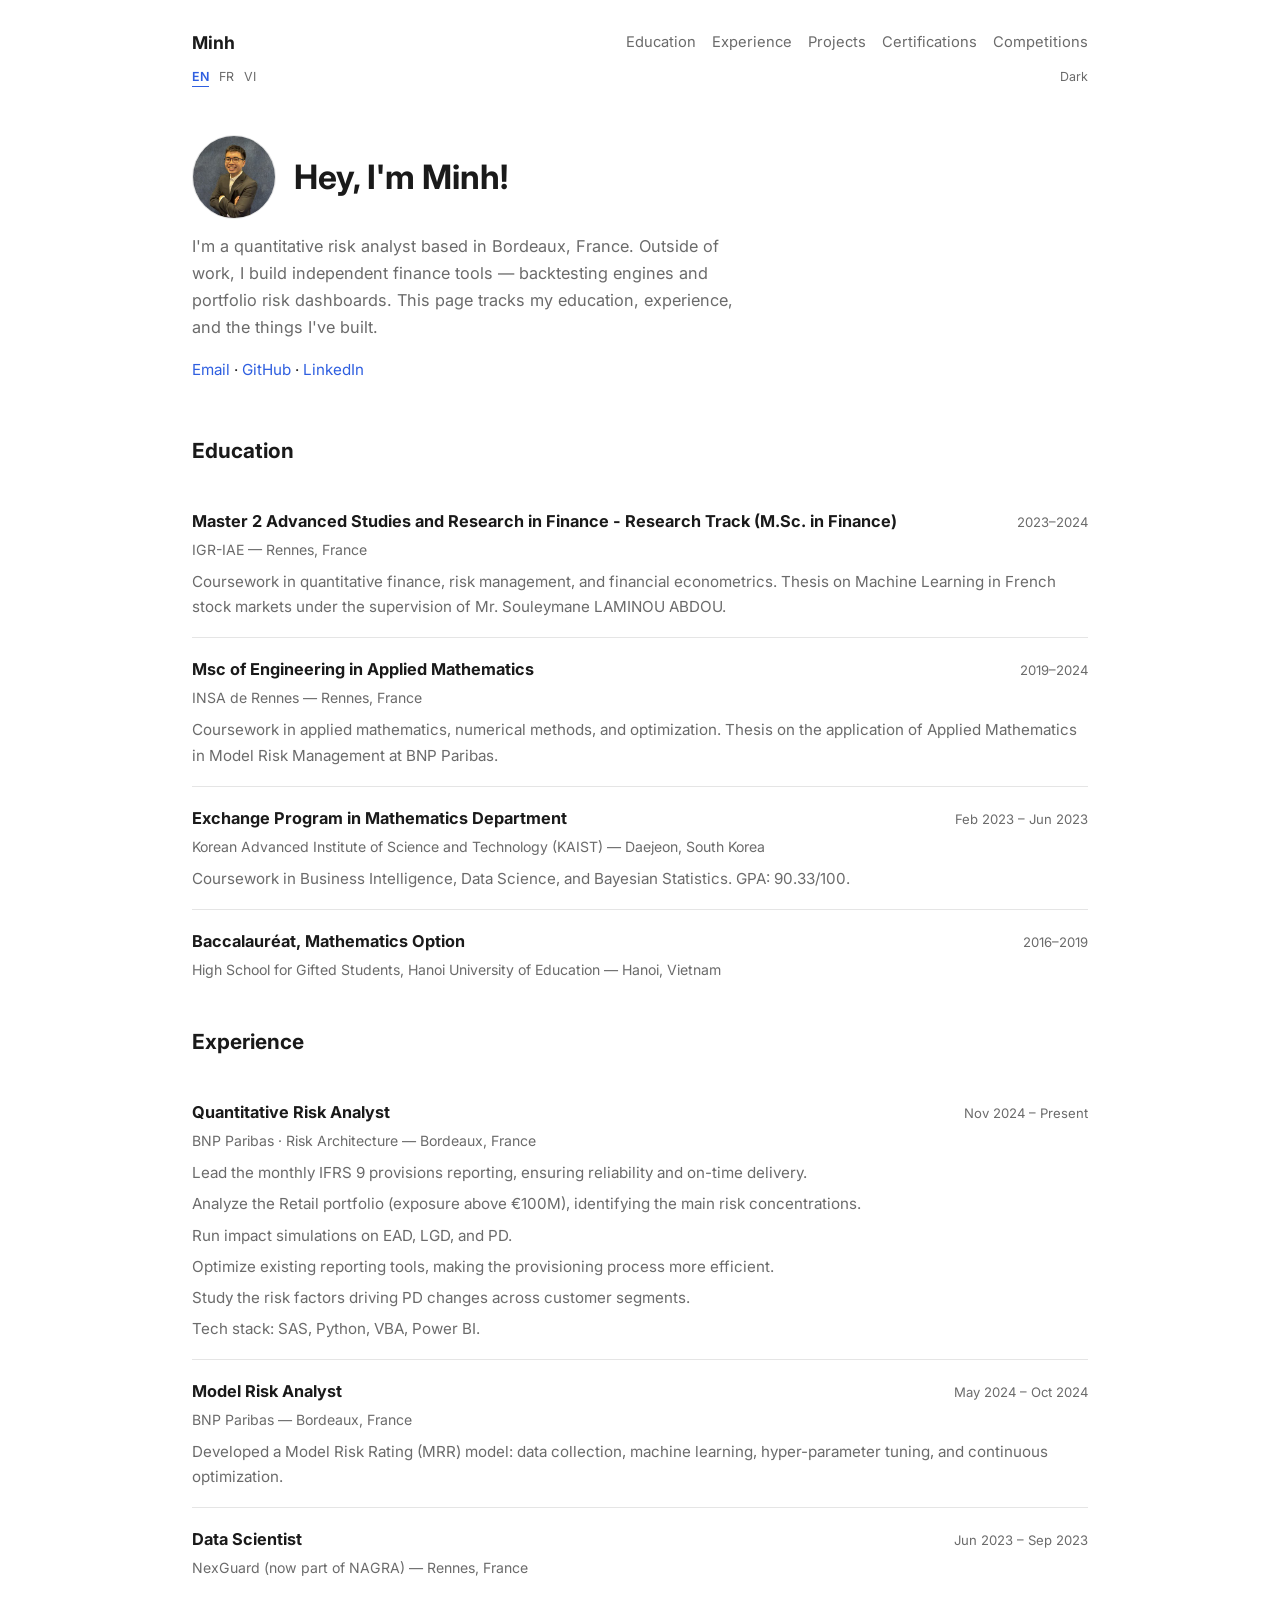
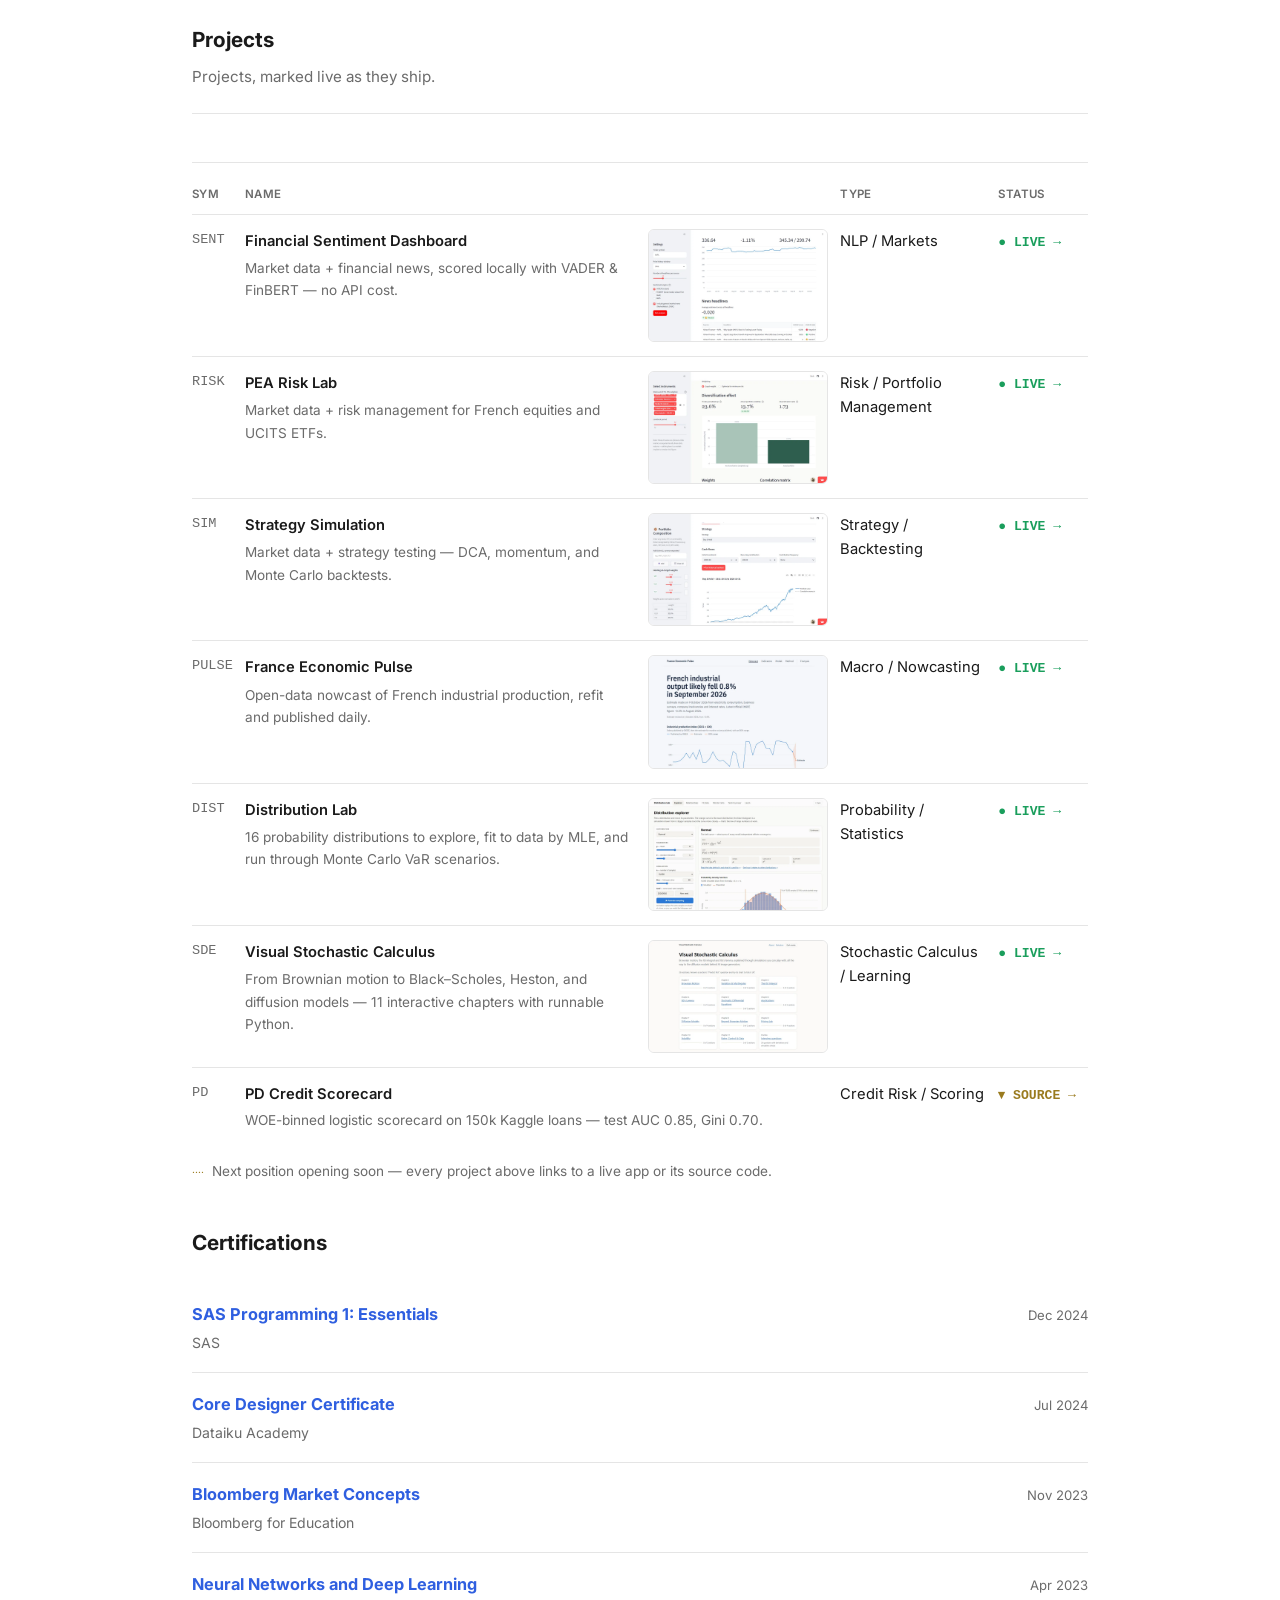
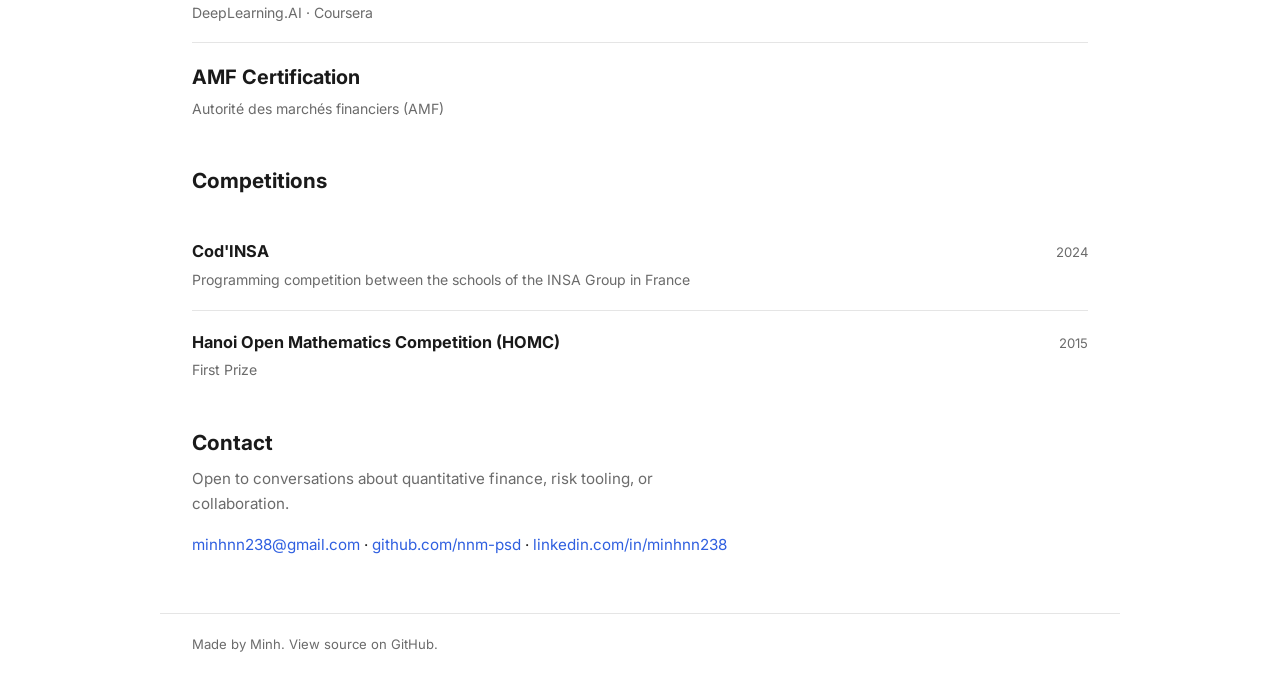
==== index.html @ e3ffcc23 "Refresh site content, projects, and layout - Fill Education, Experience, Certifications from LinkedI" ====
<!DOCTYPE html>
<html lang="en">
  <head>
    <meta charset="UTF-8" />
    <meta name="viewport" content="width=device-width, initial-scale=1.0" />

    <title data-i18n="meta.title">Minh — Quantitative Risk Analyst</title>
    <meta
      name="description"
      content="Quantitative risk analyst and independent builder of finance tools."
      data-i18n-attr="content:meta.description"
    />

    <!-- Fonts -->
    <link rel="preconnect" href="https://fonts.googleapis.com" />
    <link rel="preconnect" href="https://fonts.gstatic.com" crossorigin />
    <link
      href="https://fonts.googleapis.com/css2?family=Inter:wght@400;500;600;700&display=swap"
      rel="stylesheet"
    />

    <!-- Styles -->
    <link rel="stylesheet" href="css/styles.css" />

    <!-- Set theme before first paint to avoid a light-mode flash -->
    <script>
      try {
        var t = localStorage.getItem('preferred-theme') ||
          (matchMedia('(prefers-color-scheme: dark)').matches ? 'dark' : 'light');
        document.documentElement.setAttribute('data-theme', t);
      } catch (e) {}
    </script>
  </head>

  <body>
    <a class="skip-link" href="#main">Skip to content</a>

    <!-- ============================================================
         HEADER — name, section nav, language + theme toggles
    ============================================================= -->
    <header class="site-header">
      <div class="header-row">
        <a href="#top" class="logo">Minh</a>

        <nav class="main-nav">
          <a href="#education" data-i18n="nav.education">Education</a>
          <a href="#experience" data-i18n="nav.experience">Experience</a>
          <a href="#projects" data-i18n="nav.projects">Projects</a>
          <a href="#certifications" data-i18n="nav.certifications">Certifications</a>
          <a href="#competitions" data-i18n="nav.competitions">Competitions</a>
        </nav>
      </div>

      <div class="header-row header-controls">
        <div class="toggle-group lang-toggle" role="group" aria-label="Language">
          <button type="button" data-lang="en" class="toggle-btn is-active">EN</button>
          <button type="button" data-lang="fr" class="toggle-btn">FR</button>
          <button type="button" data-lang="vi" class="toggle-btn">VI</button>
        </div>

        <button
          type="button"
          class="toggle-btn theme-toggle"
          id="theme-toggle"
          data-i18n="nav.theme_dark"
          aria-label="Toggle light/dark theme"
        >
          Dark
        </button>
      </div>
    </header>

    <main id="main">
      <!-- ============================================================
           HERO — greeting, short bio, contact links
      ============================================================= -->
      <section id="top" class="hero">
        <div class="hero-top">
          <img src="profile-256.jpg" alt="Minh" class="avatar" width="84" height="84" />
          <h1 data-i18n="hero.greeting">Hey, I'm Minh!</h1>
        </div>

        <p class="bio" data-i18n="hero.bio">
          I'm a quantitative risk analyst based in Bordeaux, France. Outside of work, I build independent
          finance tools — backtesting engines and portfolio risk dashboards. This page tracks my education, experience, and the things I've built.
        </p>

        <p class="inline-links">
          <a href="mailto:minhnn238@gmail.com" data-i18n="hero.link_email">Email</a> ·
          <a href="https://github.com/nnm-psd" data-i18n="hero.link_github">GitHub</a> ·
          <a href="https://linkedin.com/in/minhnn238/en/" data-i18n="hero.link_linkedin">LinkedIn</a>
        </p>
      </section>

      <!-- ============================================================
           EDUCATION
      ============================================================= -->
      <section id="education" class="section" data-reveal>
        <h2 data-i18n="education.title">Education</h2>

        <div class="list">

          <!-- Education entry 1 -->
          <div class="item">
            <div class="item-head">
              <h3>Master 2 Advanced Studies and Research in Finance - Research Track (M.Sc. in Finance)</h3>
              <span class="item-date">2023–2024</span>
            </div>
            <p class="item-meta">IGR-IAE — Rennes, France</p>
            <p class="item-desc" data-i18n="education.entry1">
              Coursework in quantitative finance, risk management, and financial econometrics. Thesis on Machine Learning in French stock markets under the supervision of Mr. Souleymane LAMINOU ABDOU.
            </p>
          </div>

          <!-- Education entry 2 -->
          <div class="item">
            <div class="item-head">
              <h3>Msc of Engineering in Applied Mathematics</h3>
              <span class="item-date">2019–2024</span>
            </div>
            <p class="item-meta">INSA de Rennes — Rennes, France</p>
            <p class="item-desc" data-i18n="education.entry2">
              Coursework in applied mathematics, numerical methods, and optimization. Thesis on the application of Applied Mathematics in Model Risk Management at BNP Paribas.
            </p>
          </div>

          <!-- Education entry 3 -->
          <div class="item">
            <div class="item-head">
              <h3>Exchange Program in Mathematics Department</h3>
              <span class="item-date" data-i18n="education.date3">Feb 2023 – Jun 2023</span>
            </div>
            <p class="item-meta">Korean Advanced Institute of Science and Technology (KAIST) — Daejeon, South Korea</p>
            <p class="item-desc" data-i18n="education.entry3">
              Coursework in Business Intelligence, Data Science, and Bayesian Statistics. GPA: 90.33/100.
            </p>
          </div>

          <!-- Education entry 4 -->
          <div class="item">
            <div class="item-head">
              <h3>Baccalauréat, Mathematics Option</h3>
              <span class="item-date">2016–2019</span>
            </div>
            <p class="item-meta" data-i18n="education.school4">High School for Gifted Students, Hanoi University of Education — Hanoi, Vietnam</p>
          </div>

        </div>
      </section>

      <!-- ============================================================
           EXPERIENCE
      ============================================================= -->
      <section id="experience" class="section" data-reveal>
        <h2 data-i18n="experience.title">Experience</h2>

        <div class="list">

          <!-- Experience entry 1 -->
          <div class="item">
            <div class="item-head">
              <h3 data-i18n="experience.role1_title">Quantitative Risk Analyst</h3>
              <span class="item-date" data-i18n="experience.role1_date">Nov 2024 – Present</span>
            </div>
            <p class="item-meta">BNP Paribas · Risk Architecture — Bordeaux, France</p>
            <p class="item-desc" data-i18n="experience.role1_b1">Lead the monthly IFRS 9 provisions reporting, ensuring reliability and on-time delivery.</p>
            <p class="item-desc" data-i18n="experience.role1_b2">Analyze the Retail portfolio (exposure above €100M), identifying the main risk concentrations.</p>
            <p class="item-desc" data-i18n="experience.role1_b3">Run impact simulations on EAD, LGD, and PD.</p>
            <p class="item-desc" data-i18n="experience.role1_b4">Optimize existing reporting tools, making the provisioning process more efficient.</p>
            <p class="item-desc" data-i18n="experience.role1_b5">Study the risk factors driving PD changes across customer segments.</p>
            <p class="item-desc" data-i18n="experience.role1_stack">Tech stack: SAS, Python, VBA, Power BI.</p>
          </div>

          <!-- Experience entry 2 -->
          <div class="item">
            <div class="item-head">
              <h3 data-i18n="experience.role2_title">Model Risk Analyst</h3>
              <span class="item-date" data-i18n="experience.role2_date">May 2024 – Oct 2024</span>
            </div>
            <p class="item-meta">BNP Paribas — Bordeaux, France</p>
            <p class="item-desc" data-i18n="experience.role2">Developed a Model Risk Rating (MRR) model: data collection, machine learning, hyper-parameter tuning, and continuous optimization.</p>
          </div>

          <!-- Experience entry 3 -->
          <div class="item">
            <div class="item-head">
              <h3>Data Scientist</h3>
              <span class="item-date" data-i18n="experience.role3_date">Jun 2023 – Sep 2023</span>
            </div>
            <p class="item-meta">NexGuard (now part of NAGRA) — Rennes, France</p>
          </div>

        </div>
      </section>

      <!-- ============================================================
           PROJECTS — "positions" blotter, matching my_portfolio site
      ============================================================= -->
      <section id="projects" class="section" data-reveal>
        <h2 data-i18n="projects.title">Projects</h2>
        <p class="section-sub" data-i18n="projects.sub">
          Projects, marked live as they ship.
        </p>

        <!-- Ticker tape -->
        <div class="ticker" aria-hidden="true">
          <div class="ticker-track">
            <span class="mono"><strong>SENT</strong> Financial Sentiment Dashboard <span class="dot status-live">●</span> LIVE</span>
            <span class="mono"><strong>RISK</strong> PEA Risk Lab <span class="dot status-live">●</span> LIVE</span>
            <span class="mono"><strong>SIM</strong> Strategy Simulation <span class="dot status-live">●</span> LIVE</span>
            <span class="mono"><strong>PULSE</strong> France Economic Pulse <span class="dot status-live">●</span> LIVE</span>
            <span class="mono"><strong>DIST</strong> Distribution Lab <span class="dot status-live">●</span> LIVE</span>
            <span class="mono"><strong>SDE</strong> Visual Stochastic Calculus <span class="dot status-live">●</span> LIVE</span>
            <span class="mono"><strong>NEXT</strong> New position opening <span class="dot status-wip">▾</span> IN PROGRESS</span>
            <span class="mono"><strong>SENT</strong> Financial Sentiment Dashboard <span class="dot status-live">●</span> LIVE</span>
            <span class="mono"><strong>RISK</strong> PEA Risk Lab <span class="dot status-live">●</span> LIVE</span>
            <span class="mono"><strong>SIM</strong> Strategy Simulation <span class="dot status-live">●</span> LIVE</span>
            <span class="mono"><strong>PULSE</strong> France Economic Pulse <span class="dot status-live">●</span> LIVE</span>
            <span class="mono"><strong>DIST</strong> Distribution Lab <span class="dot status-live">●</span> LIVE</span>
            <span class="mono"><strong>SDE</strong> Visual Stochastic Calculus <span class="dot status-live">●</span> LIVE</span>
            <span class="mono"><strong>NEXT</strong> New position opening <span class="dot status-wip">▾</span> IN PROGRESS</span>
          </div>
        </div>

        <!-- Positions table -->
        <div class="table-wrap">
          <table class="positions">
            <thead>
              <tr>
                <th data-i18n="positions.sym">Sym</th>
                <th data-i18n="positions.name">Name</th>
                <th data-i18n="positions.type">Type</th>
                <th data-i18n="positions.status">Status</th>
              </tr>
            </thead>
            <tbody>

              <tr>
                <td class="mono sym">SENT</td>
                <td>
                  <div class="row-body">
                    <a href="https://huggingface.co/spaces/nnm-psd-01/sentiment_dashboard" data-i18n="proj.sentiment.title">Financial Sentiment Dashboard</a>
                    <span class="row-tagline" data-i18n="proj.sentiment.tagline">Market data + financial news, scored locally with VADER &amp; FinBERT — no API cost.</span>
                    <a href="https://huggingface.co/spaces/nnm-psd-01/sentiment_dashboard" class="row-shot" tabindex="-1" aria-hidden="true"><img src="assets/projects/sentiment.webp" alt="" width="960" height="600" loading="lazy" /></a>
                  </div>
                </td>
                <td data-i18n="proj.sentiment.type">NLP / Markets</td>
                <td class="status status-live"><a href="https://huggingface.co/spaces/nnm-psd-01/sentiment_dashboard">● <span data-i18n="positions.live">LIVE</span> →</a></td>
              </tr>

              <tr>
                <td class="mono sym">RISK</td>
                <td>
                  <div class="row-body">
                    <a href="https://pea-risk-lab-9aurszyarffstsuzfuzwse.streamlit.app/" data-i18n="proj.pea.title">PEA Risk Lab</a>
                    <span class="row-tagline" data-i18n="proj.pea.tagline">Market data + risk management for French equities and UCITS ETFs.</span>
                    <a href="https://pea-risk-lab-9aurszyarffstsuzfuzwse.streamlit.app/" class="row-shot" tabindex="-1" aria-hidden="true"><img src="assets/projects/pea.webp" alt="" width="960" height="600" loading="lazy" /></a>
                  </div>
                </td>
                <td data-i18n="proj.pea.type">Risk / Portfolio Management</td>
                <td class="status status-live"><a href="https://pea-risk-lab-9aurszyarffstsuzfuzwse.streamlit.app/">● <span data-i18n="positions.live">LIVE</span> →</a></td>
              </tr>

              <tr>
                <td class="mono sym">SIM</td>
                <td>
                  <div class="row-body">
                    <a href="https://strategysimulation-nnm-psd.streamlit.app/" data-i18n="proj.sandbox.title">Strategy Simulation</a>
                    <span class="row-tagline" data-i18n="proj.sandbox.tagline">Market data + strategy testing — DCA, momentum, and Monte Carlo backtests.</span>
                    <a href="https://strategysimulation-nnm-psd.streamlit.app/" class="row-shot" tabindex="-1" aria-hidden="true"><img src="assets/projects/sandbox.webp" alt="" width="960" height="600" loading="lazy" /></a>
                  </div>
                </td>
                <td data-i18n="proj.sandbox.type">Strategy / Backtesting</td>
                <td class="status status-live"><a href="https://strategysimulation-nnm-psd.streamlit.app/">● <span data-i18n="positions.live">LIVE</span> →</a></td>
              </tr>

              <tr>
                <td class="mono sym">PULSE</td>
                <td>
                  <div class="row-body">
                    <a href="https://nnm-psd.github.io/france_economic_pulse/" data-i18n="proj.pulse.title">France Economic Pulse</a>
                    <span class="row-tagline" data-i18n="proj.pulse.tagline">Open-data nowcast of French industrial production, refit and published daily.</span>
                    <a href="https://nnm-psd.github.io/france_economic_pulse/" class="row-shot" tabindex="-1" aria-hidden="true"><img src="assets/projects/pulse.webp" alt="" width="960" height="600" loading="lazy" /></a>
                  </div>
                </td>
                <td data-i18n="proj.pulse.type">Macro / Nowcasting</td>
                <td class="status status-live"><a href="https://nnm-psd.github.io/france_economic_pulse/">● <span data-i18n="positions.live">LIVE</span> →</a></td>
              </tr>

              <tr>
                <td class="mono sym">DIST</td>
                <td>
                  <div class="row-body">
                    <a href="https://nnm-psd.github.io/distribution_lab/" data-i18n="proj.distribution.title">Distribution Lab</a>
                    <span class="row-tagline" data-i18n="proj.distribution.tagline">16 probability distributions to explore, fit to data by MLE, and run through Monte Carlo VaR scenarios.</span>
                    <a href="https://nnm-psd.github.io/distribution_lab/" class="row-shot" tabindex="-1" aria-hidden="true"><img src="assets/projects/distribution.webp" alt="" width="960" height="600" loading="lazy" /></a>
                  </div>
                </td>
                <td data-i18n="proj.distribution.type">Probability / Statistics</td>
                <td class="status status-live"><a href="https://nnm-psd.github.io/distribution_lab/">● <span data-i18n="positions.live">LIVE</span> →</a></td>
              </tr>

              <tr>
                <td class="mono sym">SDE</td>
                <td>
                  <div class="row-body">
                    <a href="https://nnm-psd.github.io/visual_stochastic_calculus/" data-i18n="proj.stochastic.title">Visual Stochastic Calculus</a>
                    <span class="row-tagline" data-i18n="proj.stochastic.tagline">From Brownian motion to Black–Scholes, Heston, and diffusion models — 11 interactive chapters with runnable Python.</span>
                    <a href="https://nnm-psd.github.io/visual_stochastic_calculus/" class="row-shot" tabindex="-1" aria-hidden="true"><img src="assets/projects/stochastic.webp" alt="" width="960" height="600" loading="lazy" /></a>
                  </div>
                </td>
                <td data-i18n="proj.stochastic.type">Stochastic Calculus / Learning</td>
                <td class="status status-live"><a href="https://nnm-psd.github.io/visual_stochastic_calculus/">● <span data-i18n="positions.live">LIVE</span> →</a></td>
              </tr>

              <tr>
                <td class="mono sym">PD</td>
                <td>
                  <div class="row-body">
                    <a href="https://github.com/nnm-psd/give_me_some_credit" data-i18n="proj.credit.title">PD Credit Scorecard</a>
                    <span class="row-tagline" data-i18n="proj.credit.tagline">WOE-binned logistic scorecard on 150k Kaggle loans — test AUC 0.85, Gini 0.70.</span>
                  </div>
                </td>
                <td data-i18n="proj.credit.type">Credit Risk / Scoring</td>
                <td class="status status-wip"><a href="https://github.com/nnm-psd/give_me_some_credit">▾ <span data-i18n="positions.source">SOURCE</span> →</a></td>
              </tr>

            </tbody>
          </table>
        </div>

        <p class="positions-note">
          <span class="dot status-wip">····</span>
          <span data-i18n="positions.next_note">Next position opening soon — every project above links to a live app or its source code.</span>
        </p>
      </section>

      <!-- ============================================================
           CERTIFICATIONS
      ============================================================= -->
      <section id="certifications" class="section" data-reveal>
        <h2 data-i18n="certifications.title">Certifications</h2>

        <div class="list">

          <div class="item">
            <div class="item-head">
              <h3><a href="https://www.credly.com/badges/84fb1f11-d11d-49ba-b060-bc1c59823406/public_url">SAS Programming 1: Essentials</a></h3>
              <span class="item-date" data-i18n="certifications.date1">Dec 2024</span>
            </div>
            <p class="item-meta">SAS</p>
          </div>

          <div class="item">
            <div class="item-head">
              <h3><a href="https://verify.skilljar.com/c/rr9m3zkcs2ja">Core Designer Certificate</a></h3>
              <span class="item-date" data-i18n="certifications.date2">Jul 2024</span>
            </div>
            <p class="item-meta">Dataiku Academy</p>
          </div>

          <div class="item">
            <div class="item-head">
              <h3><a href="https://portal.bloombergforeducation.com/certificates/n5KnRSBd3Mmncgi5prVDf9dA">Bloomberg Market Concepts</a></h3>
              <span class="item-date" data-i18n="certifications.date3">Nov 2023</span>
            </div>
            <p class="item-meta">Bloomberg for Education</p>
          </div>

          <div class="item">
            <div class="item-head">
              <h3><a href="https://coursera.org/verify/3F2SQH65J5RW">Neural Networks and Deep Learning</a></h3>
              <span class="item-date" data-i18n="certifications.date4">Apr 2023</span>
            </div>
            <p class="item-meta">DeepLearning.AI · Coursera</p>
          </div>

          <div class="item">
            <h3 data-i18n="certifications.amf">AMF Certification</h3>
            <p class="item-meta">Autorité des marchés financiers (AMF)</p>
          </div>

        </div>
      </section>

      <!-- ============================================================
           COMPETITIONS
      ============================================================= -->
      <section id="competitions" class="section" data-reveal>
        <h2 data-i18n="competitions.title">Competitions</h2>

        <div class="list">

          <div class="item">
            <div class="item-head">
              <h3>Cod'INSA</h3>
              <span class="item-date">2024</span>
            </div>
            <p class="item-meta" data-i18n="competitions.codinsa">Programming competition between the schools of the INSA Group in France</p>
          </div>

          <div class="item">
            <div class="item-head">
              <h3 data-i18n="competitions.homc_title">Hanoi Open Mathematics Competition (HOMC)</h3>
              <span class="item-date">2015</span>
            </div>
            <p class="item-meta" data-i18n="competitions.homc_prize">First Prize</p>
          </div>

        </div>
      </section>

      <!-- ============================================================
           CONTACT
      ============================================================= -->
      <section id="contact" class="section" data-reveal>
        <h2 data-i18n="contact.title">Contact</h2>
        <p class="section-sub" data-i18n="contact.sub">
          Open to conversations about quantitative finance, risk tooling, or collaboration.
        </p>
        <p class="inline-links">
          <a href="mailto:minhnn238@gmail.com">minhnn238@gmail.com</a> ·
          <a href="https://github.com/nnm-psd">github.com/nnm-psd</a> ·
          <a href="https://linkedin.com/in/minhnn238/en/">linkedin.com/in/minhnn238</a>
        </p>
      </section>
    </main>

    <!-- ============================================================
         FOOTER
    ============================================================= -->
    <footer class="site-footer">
      <p data-i18n="footer.note">Made by Minh. View source on GitHub.</p>
    </footer>

    <!-- Scripts: i18n.js must load before main.js -->
    <script src="js/i18n.js"></script>
    <script src="js/main.js"></script>
  </body>
</html>
---- css/styles.css ----
/* ============ TOKENS ============ */
:root {
  --bg: #FFFFFF;
  --ink: #1A1A1A;
  --ink-soft: #6B6B6B;
  --line: #E5E5E5;
  --accent: #2F5FE0;
  --green: #1A9E5C;
  --amber: #9A7B1F;

  --font-body: 'Inter', system-ui, sans-serif;
  --font-mono: 'SFMono-Regular', Consolas, monospace;

  --max-w: 960px;
  --pad: clamp(20px, 6vw, 32px);
}

[data-theme="dark"] {
  --bg: #15171A;
  --ink: #E8E8E8;
  --ink-soft: #9A9A9A;
  --line: #2E3034;
  --accent: #6E93FF;
  --green: #3FCB85;
  --amber: #D9B24C;
}

* { box-sizing: border-box; }

html { scroll-behavior: smooth; }

body {
  margin: 0;
  background: var(--bg);
  color: var(--ink);
  font-family: var(--font-body);
  font-size: 17px;
  line-height: 1.65;
  transition: background 0.2s ease, color 0.2s ease;
  -webkit-font-smoothing: antialiased;
}

h1, h2, h3 {
  font-weight: 700;
  margin: 0;
  color: var(--ink);
}

p { margin: 0; }
a {
  color: var(--accent);
  text-decoration: none;
  border-bottom: 1px solid transparent;
  transition: border-color 0.15s ease;
}
a:hover { border-bottom-color: var(--accent); }

.mono { font-family: var(--font-mono); }

.skip-link { position: absolute; left: -999px; top: 0; }
.skip-link:focus {
  left: 8px; top: 8px;
  background: var(--accent);
  color: #fff;
  padding: 8px 14px;
  border-radius: 4px;
  z-index: 200;
}

:focus-visible { outline: 2px solid var(--accent); outline-offset: 2px; }

/* ============ HEADER ============ */
.site-header {
  max-width: var(--max-w);
  margin: 0 auto;
  padding: 28px var(--pad) 0;
}

.header-row {
  display: flex;
  align-items: center;
  justify-content: space-between;
  flex-wrap: wrap;
  gap: 10px;
}

.header-row + .header-row { margin-top: 10px; }

.logo {
  font-weight: 700;
  font-size: 1.1rem;
  color: var(--ink);
  border-bottom: none;
}
.logo:hover { border-bottom-color: transparent; opacity: 0.7; }

.main-nav { display: flex; gap: 16px; flex-wrap: wrap; font-size: 0.92rem; }
.main-nav a { color: var(--ink-soft); border-bottom: none; }
.main-nav a:hover { color: var(--accent); }

.header-controls { font-size: 0.8rem; }

.toggle-group { display: flex; gap: 10px; }
.toggle-btn {
  background: none;
  border: none;
  color: var(--ink-soft);
  font-size: 0.78rem;
  font-family: inherit;
  cursor: pointer;
  padding: 2px 0;
  border-bottom: 1px solid transparent;
}
.toggle-btn:hover { color: var(--accent); }
.toggle-btn.is-active { color: var(--accent); border-bottom-color: var(--accent); font-weight: 600; }

.theme-toggle { color: var(--ink-soft); }
.theme-toggle:hover { color: var(--accent); }

/* ============ HERO ============ */
.hero {
  max-width: var(--max-w);
  margin: 0 auto;
  padding: 48px var(--pad) 8px;
}
.hero h1 { font-size: clamp(1.7rem, 5vw, 2.1rem); }

.hero-top {
  display: flex;
  align-items: center;
  gap: 18px;
  flex-wrap: wrap;
}

.avatar {
  width: 84px;
  height: 84px;
  border-radius: 50%;
  object-fit: cover;
  border: 1px solid var(--line);
  flex-shrink: 0;
  background: var(--bg-secondary, #f0f0f0);
}

.bio { margin-top: 14px; color: var(--ink-soft); font-size: 1.02rem; max-width: 56ch; }
.inline-links { margin-top: 16px; font-size: 0.95rem; }

/* ============ SECTIONS ============ */
.section {
  max-width: var(--max-w);
  margin: 0 auto;
  padding: 44px var(--pad) 0;
  scroll-margin-top: 24px;
}
.section h2 { font-size: 1.3rem; }
.section-sub { color: var(--ink-soft); margin-top: 6px; font-size: 0.95rem; max-width: 56ch; }

/* ============ LISTS ============ */
.list { margin-top: 22px; display: flex; flex-direction: column; }

.item {
  padding: 18px 0;
  border-bottom: 1px solid var(--line);
}
.list .item:last-child { border-bottom: none; padding-bottom: 0; }

.item-head {
  display: flex;
  align-items: baseline;
  justify-content: space-between;
  gap: 12px;
  flex-wrap: wrap;
}
.item-head h3 { font-size: 1.02rem; }
.item-date { font-size: 0.82rem; color: var(--ink-soft); white-space: nowrap; }

.item-meta { font-size: 0.88rem; color: var(--ink-soft); margin-top: 3px; }
.item-desc { font-size: 0.95rem; color: var(--ink-soft); margin-top: 8px; }
.item-desc + .item-desc { margin-top: 6px; }
.item-desc strong { color: var(--ink); }
.item-links { margin-top: 8px; font-size: 0.88rem; }

/* ============ TICKER TAPE ============ */
.ticker {
  margin-top: 24px;
  overflow: hidden;
  border-top: 1px solid var(--line);
  border-bottom: 1px solid var(--line);
  padding: 10px 0;
}
.ticker-track {
  display: inline-flex;
  white-space: nowrap;
  gap: 28px;
  font-size: 0.78rem;
  color: var(--ink-soft);
  animation: ticker-scroll 26s linear infinite;
  padding-left: 100%;
}
.ticker-track strong { color: var(--ink); }
@keyframes ticker-scroll {
  from { transform: translateX(0); }
  to { transform: translateX(-100%); }
}
@media (prefers-reduced-motion: reduce) {
  .ticker-track { animation: none; padding-left: 0; flex-wrap: wrap; white-space: normal; }
}

.dot { font-size: 0.75em; }
.status-live, .status-live .dot { color: var(--green); }
.status-wip, .status-wip .dot { color: var(--amber); }

/* ============ POSITIONS TABLE ============ */
.table-wrap { margin-top: 22px; overflow-x: auto; }

.positions {
  width: 100%;
  border-collapse: collapse;
  font-size: 0.92rem;
}
.positions th {
  text-align: left;
  font-size: 0.72rem;
  letter-spacing: 0.04em;
  text-transform: uppercase;
  color: var(--ink-soft);
  font-weight: 600;
  padding: 0 12px 10px 0;
  border-bottom: 1px solid var(--line);
  white-space: nowrap;
}
.positions td {
  padding: 14px 12px 14px 0;
  border-bottom: 1px solid var(--line);
  vertical-align: top;
}
.positions tr:last-child td { border-bottom: none; }

.positions .sym { font-size: 0.85rem; color: var(--ink-soft); white-space: nowrap; }
.positions td a { color: var(--ink); border-bottom: 1px solid transparent; font-weight: 600; }
.positions td a:hover { color: var(--accent); border-bottom-color: var(--accent); }

.row-tagline {
  display: block;
  font-weight: 400;
  font-size: 0.85rem;
  color: var(--ink-soft);
  margin-top: 3px;
}

.row-body:has(.row-shot) {
  display: grid;
  grid-template-columns: 1fr 180px;
  grid-template-rows: auto 1fr;
  column-gap: 18px;
  align-items: start;
}
.row-shot { grid-column: 2; grid-row: 1 / span 2; }
.positions td a.row-shot,
.positions td a.row-shot:hover { border-bottom: none; }
.row-shot img {
  display: block;
  width: 100%;
  height: auto;
  border: 1px solid var(--line);
  border-radius: 6px;
  transition: opacity 0.15s ease;
}
.row-shot:hover img { opacity: 0.85; }

.positions .status a,
.positions .status span {
  font-family: var(--font-mono);
  font-size: 0.82rem;
  white-space: nowrap;
}
.positions .status a { color: inherit; border-bottom: none; }
.positions .status a:hover { opacity: 0.75; border-bottom: none; }

.positions-note {
  margin-top: 14px;
  font-size: 0.85rem;
  color: var(--ink-soft);
}
.positions-note .dot { margin-right: 4px; }

/* ============ FOOTER ============ */
.site-footer {
  max-width: var(--max-w);
  margin: 56px auto 0;
  padding: 20px var(--pad) 40px;
  border-top: 1px solid var(--line);
  color: var(--ink-soft);
  font-size: 0.82rem;
}

/* ============ SCROLL REVEAL (subtle) ============ */
[data-reveal] {
  opacity: 0;
  transform: translateY(8px);
  transition: opacity 0.5s ease, transform 0.5s ease;
}
[data-reveal].is-visible { opacity: 1; transform: translateY(0); }

@media (prefers-reduced-motion: reduce) {
  [data-reveal] { opacity: 1; transform: none; transition: none; }
  html { scroll-behavior: auto; }
  body { transition: none; }
}

/* ============ RESPONSIVE ============ */
@media (max-width: 540px) {
  .header-row { align-items: flex-start; }
  .main-nav { gap: 12px; font-size: 0.88rem; }
  .positions th:nth-child(3),
  .positions td:nth-child(3) { display: none; }
  .row-body:has(.row-shot) { grid-template-columns: 1fr; }
  .row-shot { grid-column: 1; grid-row: auto; width: 160px; margin-top: 10px; }
}
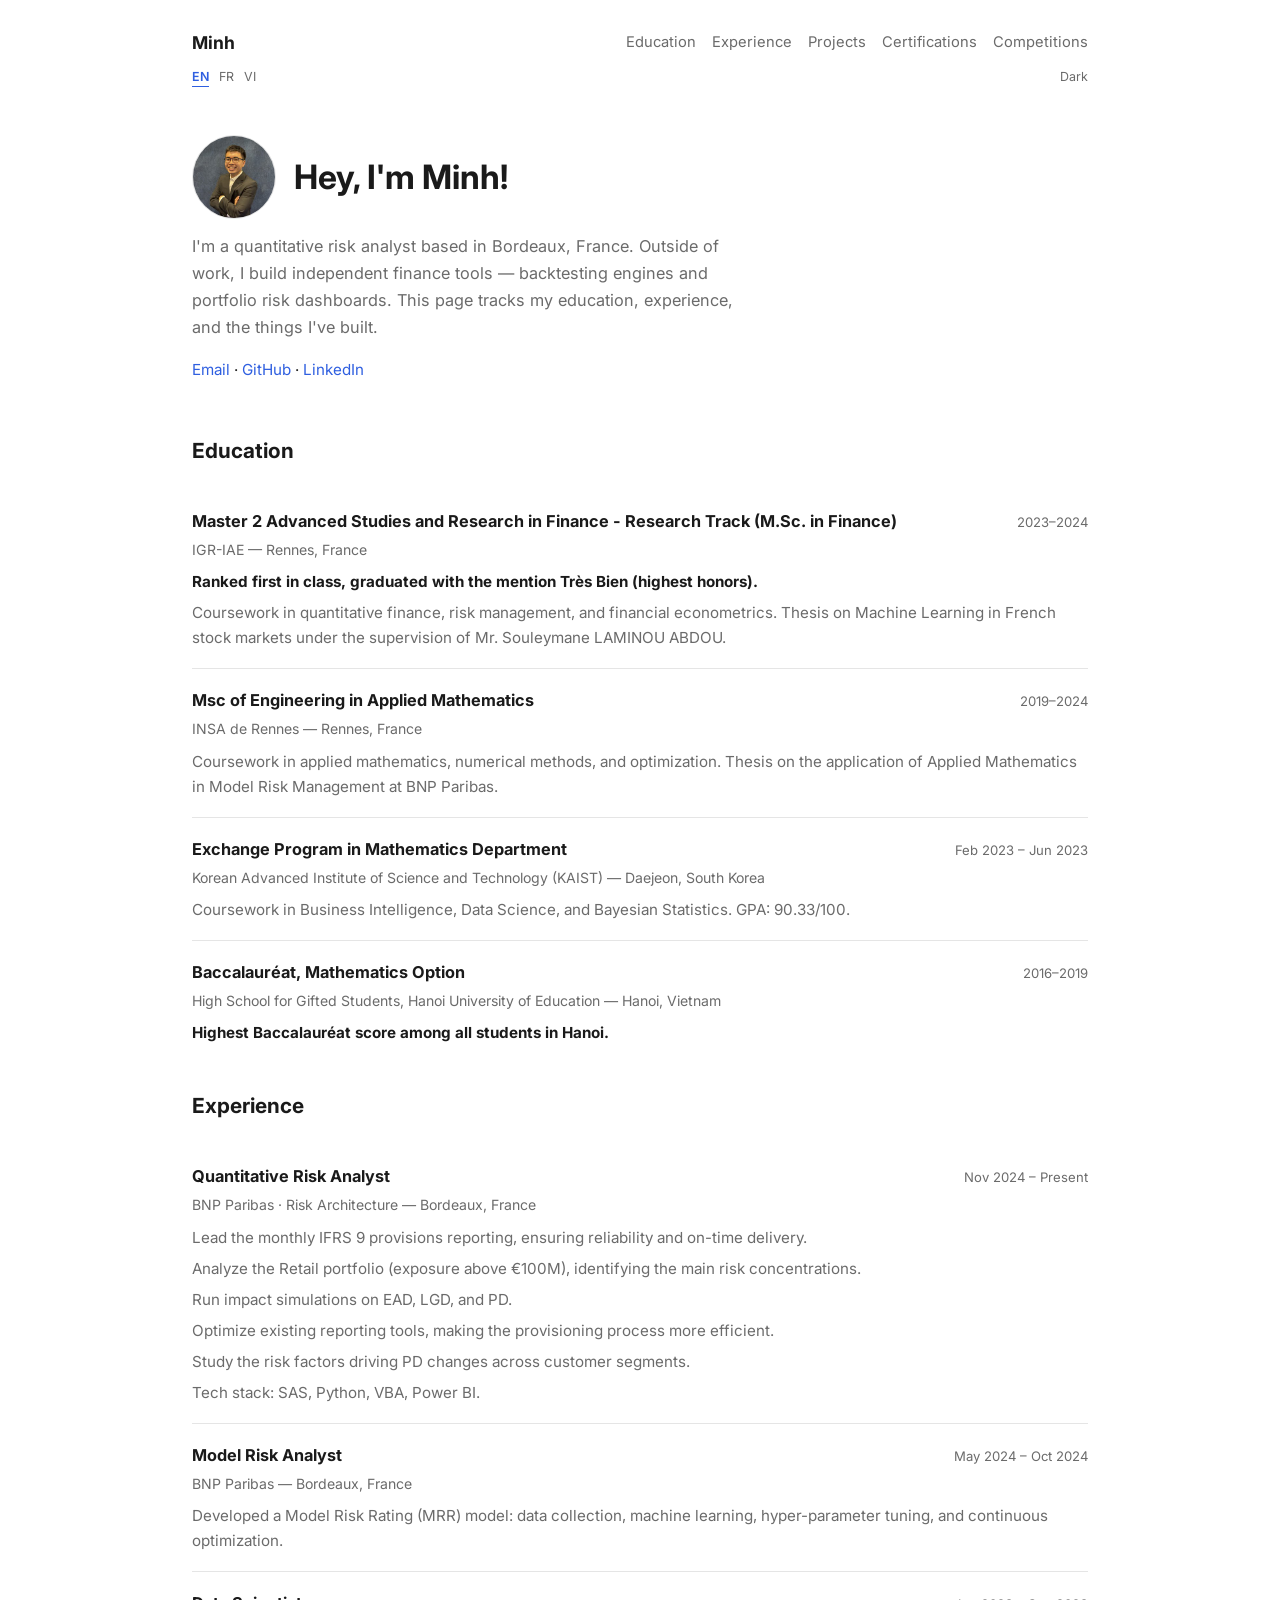
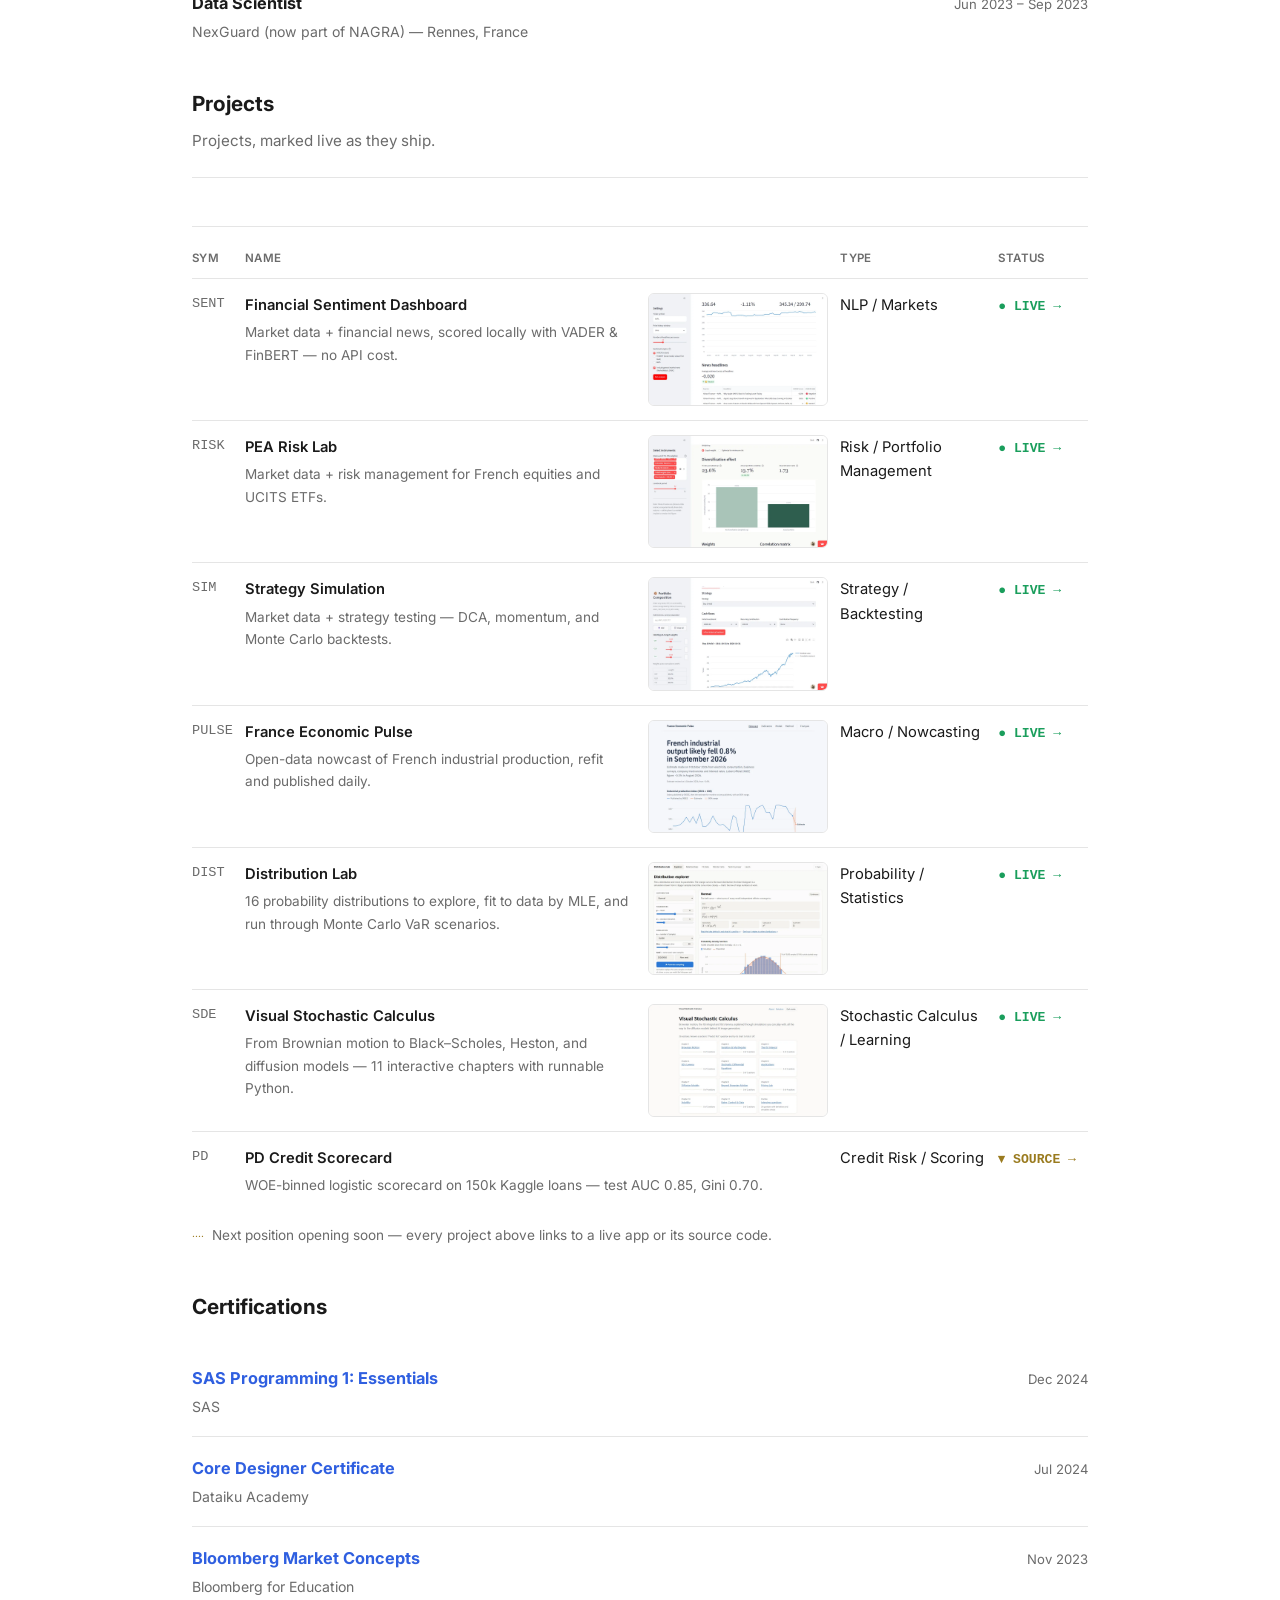
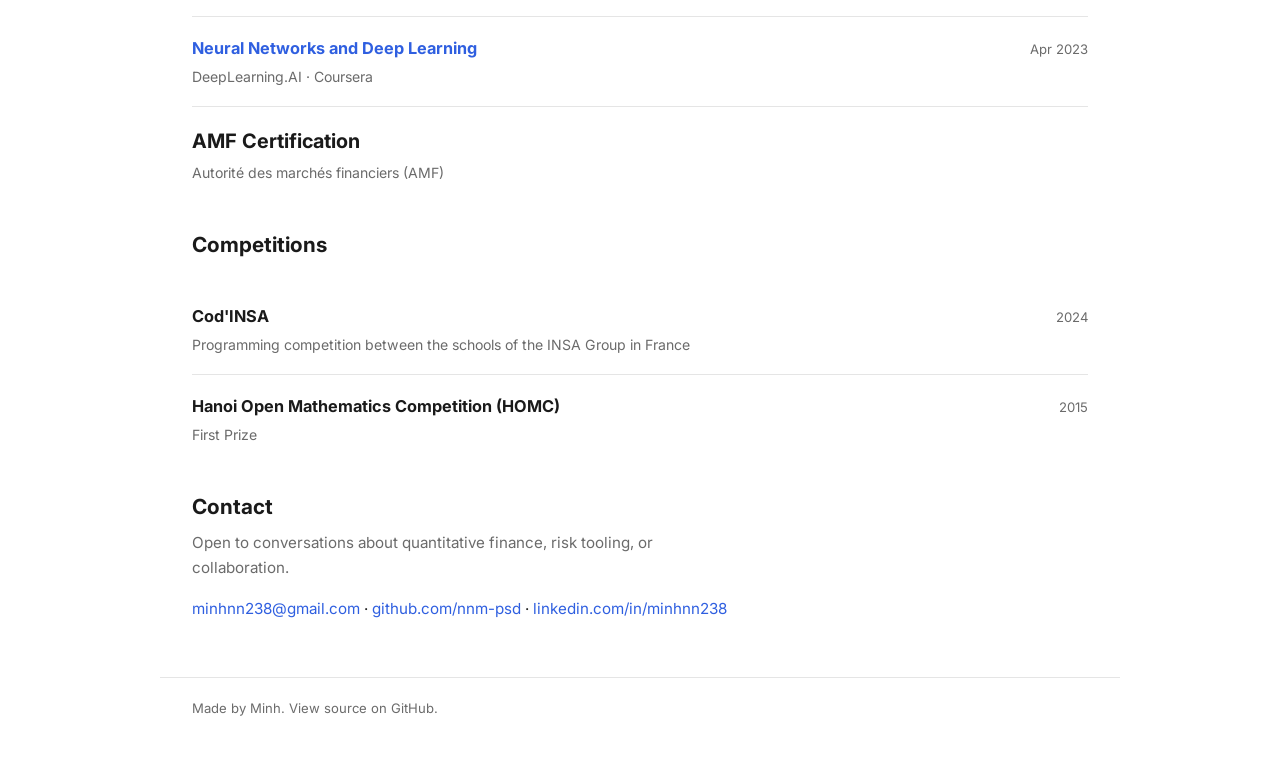
==== commit d0a3fe71: "Add class ranking and Baccalauréat honors to Education Co-Authored-By: Claude Opus 5.5 <noreply@anth" ====
--- a/index.html
+++ b/index.html
@@ -107,6 +107,7 @@
               <span class="item-date">2023–2024</span>
             </div>
             <p class="item-meta">IGR-IAE — Rennes, France</p>
+            <p class="item-desc"><strong data-i18n="education.honors1">Ranked first in class, graduated with the mention Très Bien (highest honors).</strong></p>
             <p class="item-desc" data-i18n="education.entry1">
               Coursework in quantitative finance, risk management, and financial econometrics. Thesis on Machine Learning in French stock markets under the supervision of Mr. Souleymane LAMINOU ABDOU.
             </p>
@@ -143,6 +144,7 @@
               <span class="item-date">2016–2019</span>
             </div>
             <p class="item-meta" data-i18n="education.school4">High School for Gifted Students, Hanoi University of Education — Hanoi, Vietnam</p>
+            <p class="item-desc"><strong data-i18n="education.honors4">Highest Baccalauréat score among all students in Hanoi.</strong></p>
           </div>
 
         </div>
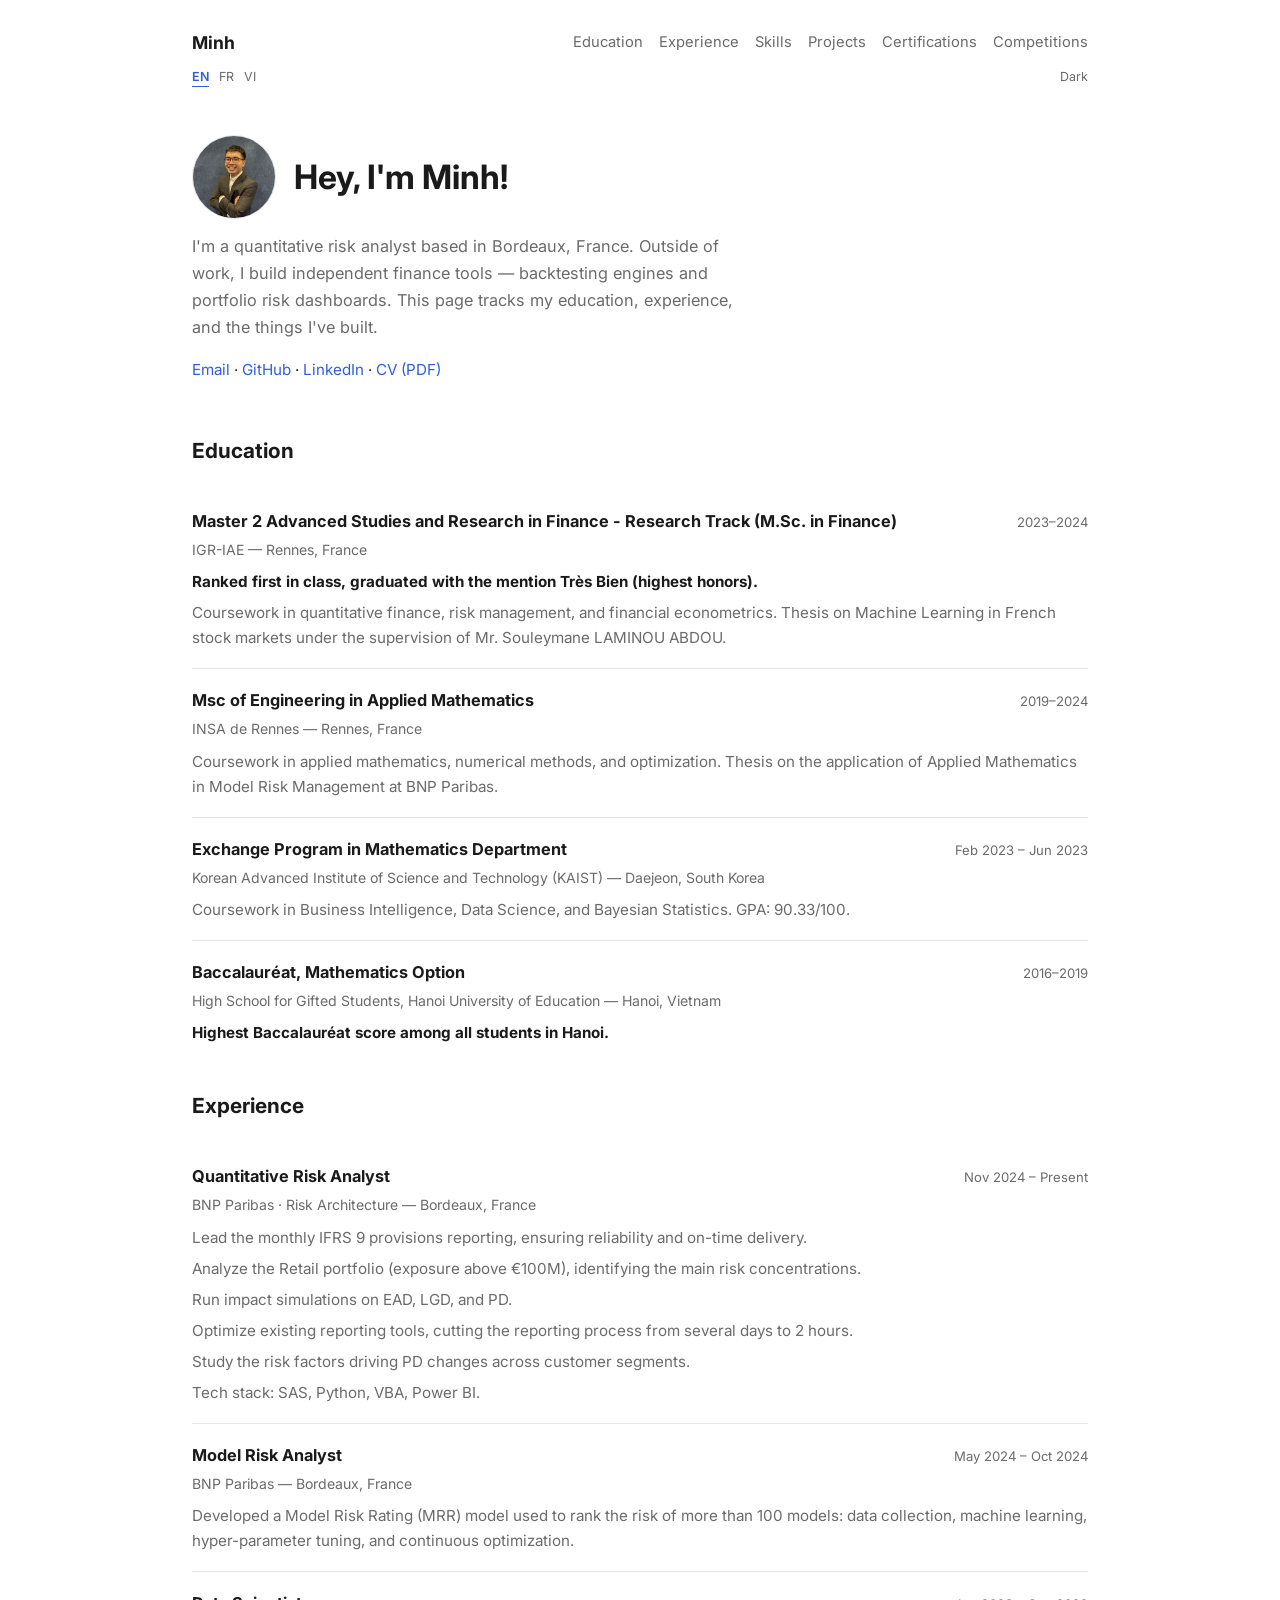
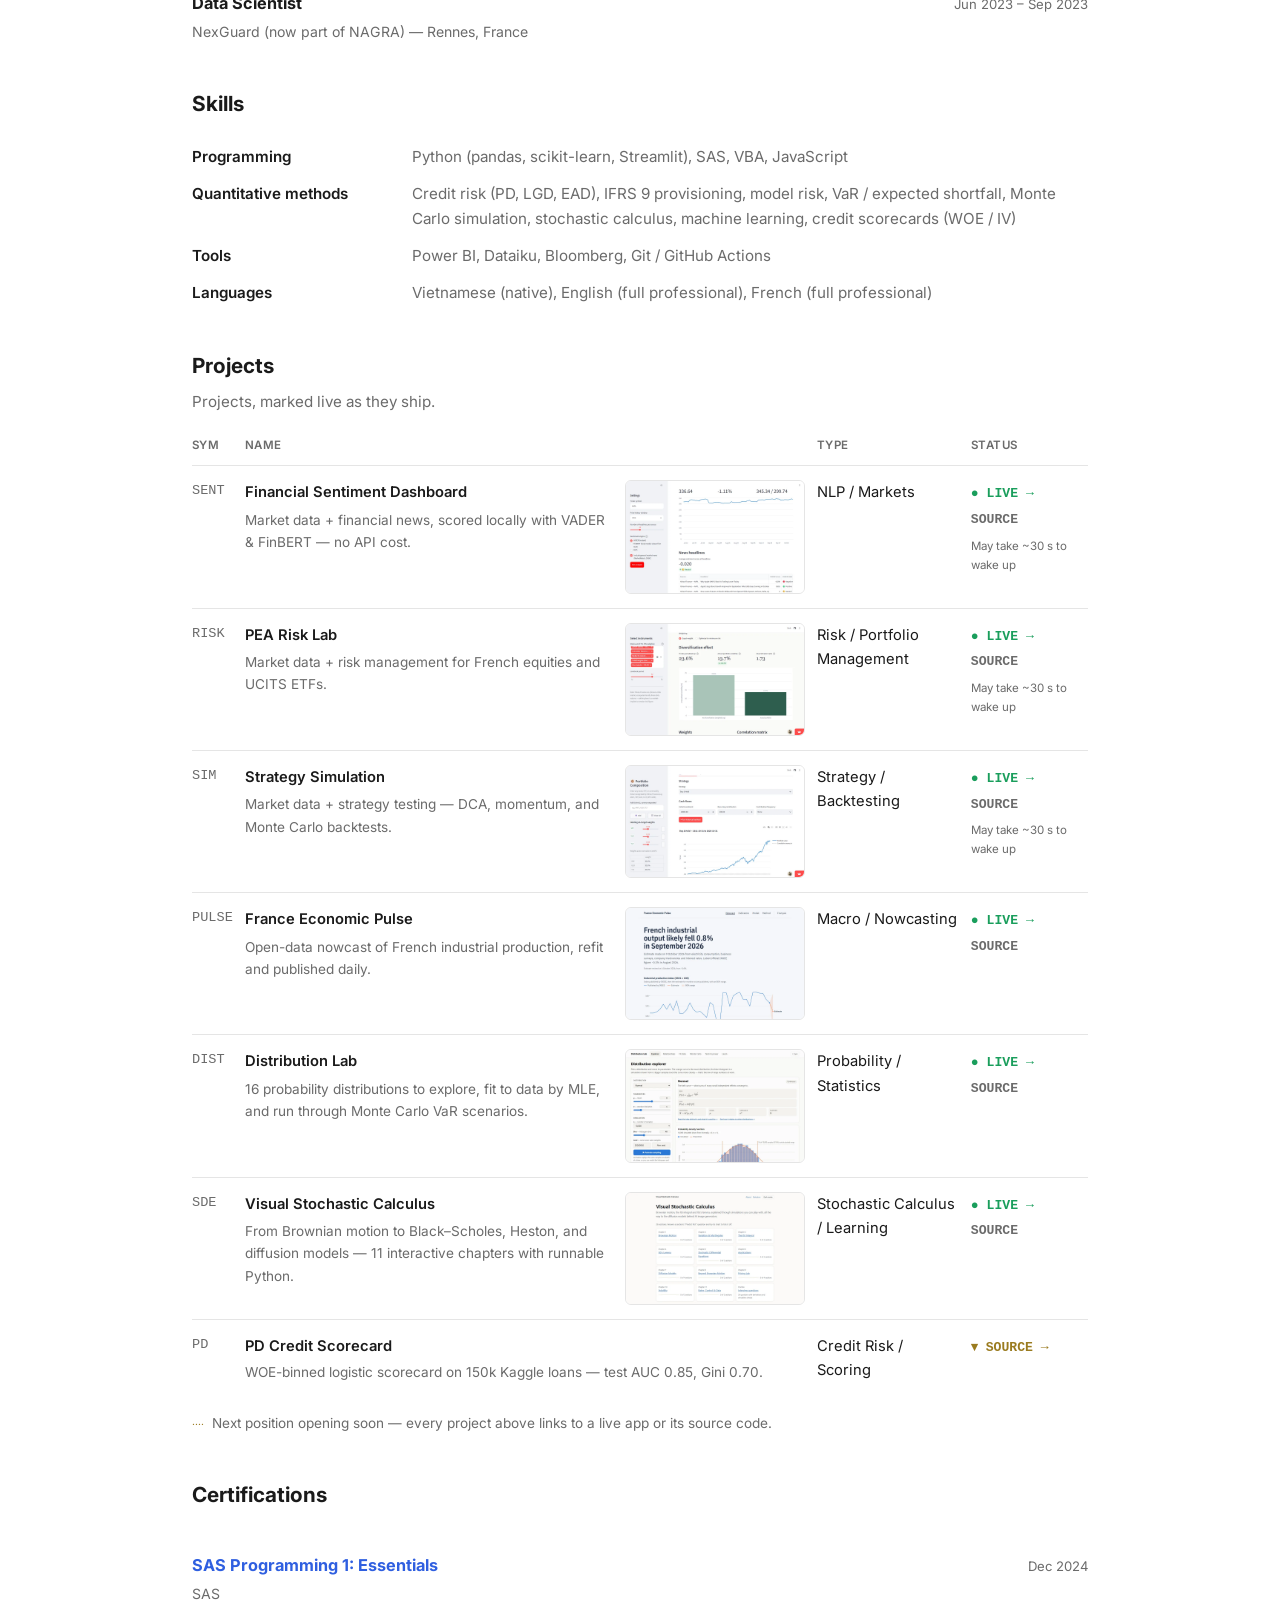
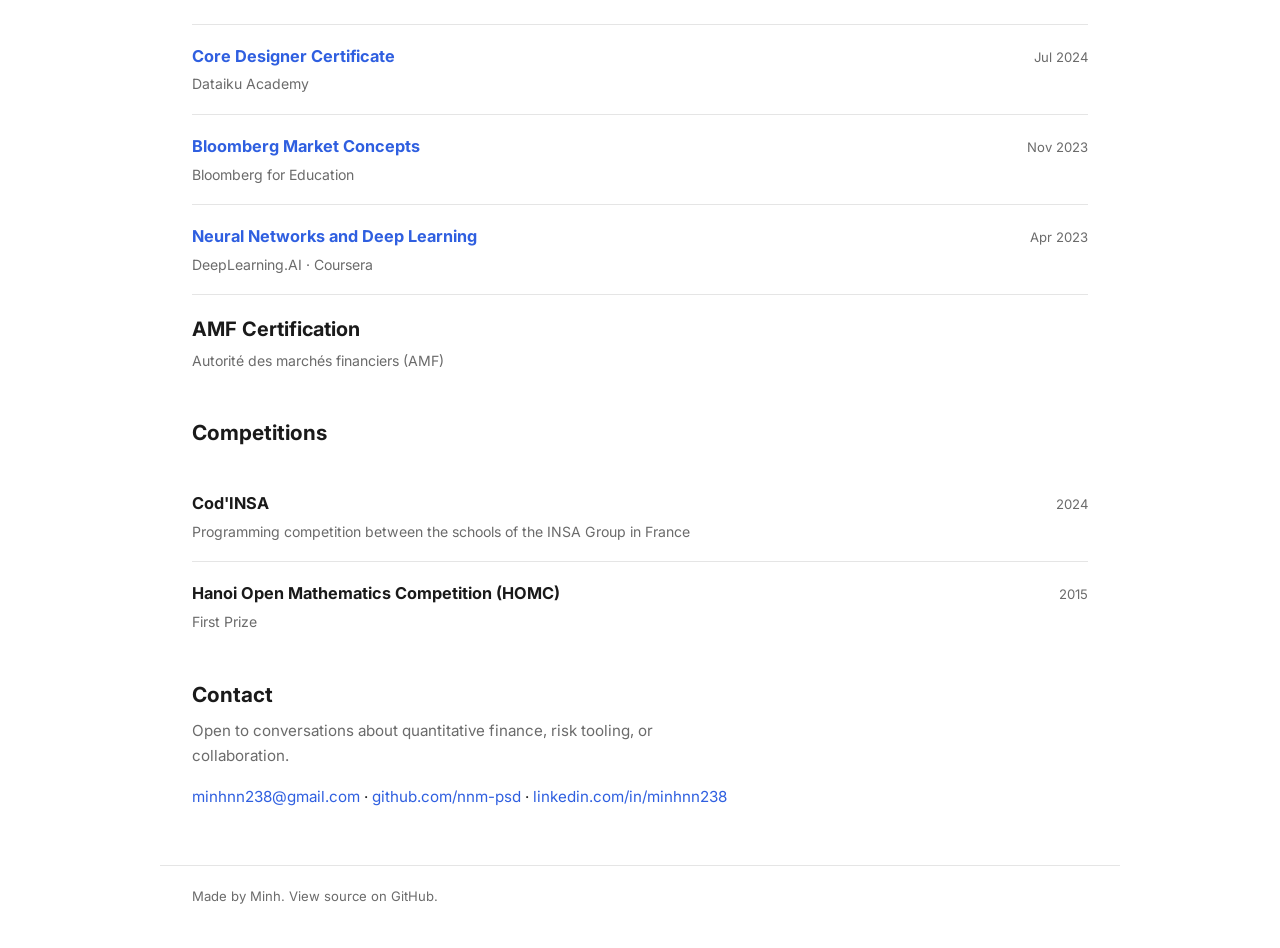
==== commit 95c75506: "Add CV download, skills, source links, and UX fixes - Downloadable CV (EN/FR/VI) generated from the " ====
--- a/index.html
+++ b/index.html
@@ -10,6 +10,19 @@
       content="Quantitative risk analyst and independent builder of finance tools."
       data-i18n-attr="content:meta.description"
     />
+
+    <link rel="icon" href="favicon.svg" type="image/svg+xml" />
+    <link rel="canonical" href="https://nnm-psd.github.io/" />
+
+    <!-- Link previews (LinkedIn, Slack, X...) -->
+    <meta property="og:type" content="website" />
+    <meta property="og:url" content="https://nnm-psd.github.io/" />
+    <meta property="og:title" content="Ngoc Minh NGUYEN — Quantitative Risk Analyst" />
+    <meta property="og:description" content="Quantitative risk analyst at BNP Paribas: credit risk, model risk, and independent quant projects." />
+    <meta property="og:image" content="https://nnm-psd.github.io/assets/og-image.png" />
+    <meta property="og:image:width" content="1200" />
+    <meta property="og:image:height" content="630" />
+    <meta name="twitter:card" content="summary_large_image" />
 
     <!-- Fonts -->
     <link rel="preconnect" href="https://fonts.googleapis.com" />
@@ -35,6 +48,18 @@
   <body>
     <a class="skip-link" href="#main">Skip to content</a>
 
+    <!-- CV header: print / PDF only (see tools/build_cv.py) -->
+    <div class="cv-head print-only">
+      <p class="cv-name">Ngoc Minh NGUYEN</p>
+      <p class="cv-role"><span data-i18n="experience.role1_title">Quantitative Risk Analyst</span> · Bordeaux, France</p>
+      <p class="cv-contact">
+        <a href="mailto:minhnn238@gmail.com">minhnn238@gmail.com</a> ·
+        <a href="https://nnm-psd.github.io/">nnm-psd.github.io</a> ·
+        <a href="https://linkedin.com/in/minhnn238/en/">linkedin.com/in/minhnn238</a> ·
+        <a href="https://github.com/nnm-psd">github.com/nnm-psd</a>
+      </p>
+    </div>
+
     <!-- ============================================================
          HEADER — name, section nav, language + theme toggles
     ============================================================= -->
@@ -45,6 +70,7 @@
         <nav class="main-nav">
           <a href="#education" data-i18n="nav.education">Education</a>
           <a href="#experience" data-i18n="nav.experience">Experience</a>
+          <a href="#skills" data-i18n="nav.skills">Skills</a>
           <a href="#projects" data-i18n="nav.projects">Projects</a>
           <a href="#certifications" data-i18n="nav.certifications">Certifications</a>
           <a href="#competitions" data-i18n="nav.competitions">Competitions</a>
@@ -88,7 +114,8 @@
         <p class="inline-links">
           <a href="mailto:minhnn238@gmail.com" data-i18n="hero.link_email">Email</a> ·
           <a href="https://github.com/nnm-psd" data-i18n="hero.link_github">GitHub</a> ·
-          <a href="https://linkedin.com/in/minhnn238/en/" data-i18n="hero.link_linkedin">LinkedIn</a>
+          <a href="https://linkedin.com/in/minhnn238/en/" data-i18n="hero.link_linkedin">LinkedIn</a> ·
+          <a href="cv/Ngoc_Minh_NGUYEN_CV_EN.pdf" data-i18n="hero.link_cv" data-i18n-attr="href:hero.cv_file" download>CV (PDF)</a>
         </p>
       </section>
 
@@ -168,7 +195,7 @@
             <p class="item-desc" data-i18n="experience.role1_b1">Lead the monthly IFRS 9 provisions reporting, ensuring reliability and on-time delivery.</p>
             <p class="item-desc" data-i18n="experience.role1_b2">Analyze the Retail portfolio (exposure above €100M), identifying the main risk concentrations.</p>
             <p class="item-desc" data-i18n="experience.role1_b3">Run impact simulations on EAD, LGD, and PD.</p>
-            <p class="item-desc" data-i18n="experience.role1_b4">Optimize existing reporting tools, making the provisioning process more efficient.</p>
+            <p class="item-desc" data-i18n="experience.role1_b4">Optimize existing reporting tools, cutting the reporting process from several days to 2 hours.</p>
             <p class="item-desc" data-i18n="experience.role1_b5">Study the risk factors driving PD changes across customer segments.</p>
             <p class="item-desc" data-i18n="experience.role1_stack">Tech stack: SAS, Python, VBA, Power BI.</p>
           </div>
@@ -180,7 +207,7 @@
               <span class="item-date" data-i18n="experience.role2_date">May 2024 – Oct 2024</span>
             </div>
             <p class="item-meta">BNP Paribas — Bordeaux, France</p>
-            <p class="item-desc" data-i18n="experience.role2">Developed a Model Risk Rating (MRR) model: data collection, machine learning, hyper-parameter tuning, and continuous optimization.</p>
+            <p class="item-desc" data-i18n="experience.role2">Developed a Model Risk Rating (MRR) model used to rank the risk of more than 100 models: data collection, machine learning, hyper-parameter tuning, and continuous optimization.</p>
           </div>
 
           <!-- Experience entry 3 -->
@@ -193,6 +220,24 @@
           </div>
 
         </div>
+      </section>
+
+      <!-- ============================================================
+           SKILLS
+      ============================================================= -->
+      <section id="skills" class="section" data-reveal>
+        <h2 data-i18n="skills.title">Skills</h2>
+
+        <dl class="skills">
+          <dt data-i18n="skills.label_prog">Programming</dt>
+          <dd>Python (pandas, scikit-learn, Streamlit), SAS, VBA, JavaScript</dd>
+          <dt data-i18n="skills.label_quant">Quantitative methods</dt>
+          <dd data-i18n="skills.quant">Credit risk (PD, LGD, EAD), IFRS 9 provisioning, model risk, VaR / expected shortfall, Monte Carlo simulation, stochastic calculus, machine learning, credit scorecards (WOE / IV)</dd>
+          <dt data-i18n="skills.label_tools">Tools</dt>
+          <dd>Power BI, Dataiku, Bloomberg, Git / GitHub Actions</dd>
+          <dt data-i18n="skills.label_lang">Languages</dt>
+          <dd data-i18n="skills.lang">Vietnamese (native), English (full professional), French (full professional)</dd>
+        </dl>
       </section>
 
       <!-- ============================================================
@@ -204,26 +249,6 @@
           Projects, marked live as they ship.
         </p>
 
-        <!-- Ticker tape -->
-        <div class="ticker" aria-hidden="true">
-          <div class="ticker-track">
-            <span class="mono"><strong>SENT</strong> Financial Sentiment Dashboard <span class="dot status-live">●</span> LIVE</span>
-            <span class="mono"><strong>RISK</strong> PEA Risk Lab <span class="dot status-live">●</span> LIVE</span>
-            <span class="mono"><strong>SIM</strong> Strategy Simulation <span class="dot status-live">●</span> LIVE</span>
-            <span class="mono"><strong>PULSE</strong> France Economic Pulse <span class="dot status-live">●</span> LIVE</span>
-            <span class="mono"><strong>DIST</strong> Distribution Lab <span class="dot status-live">●</span> LIVE</span>
-            <span class="mono"><strong>SDE</strong> Visual Stochastic Calculus <span class="dot status-live">●</span> LIVE</span>
-            <span class="mono"><strong>NEXT</strong> New position opening <span class="dot status-wip">▾</span> IN PROGRESS</span>
-            <span class="mono"><strong>SENT</strong> Financial Sentiment Dashboard <span class="dot status-live">●</span> LIVE</span>
-            <span class="mono"><strong>RISK</strong> PEA Risk Lab <span class="dot status-live">●</span> LIVE</span>
-            <span class="mono"><strong>SIM</strong> Strategy Simulation <span class="dot status-live">●</span> LIVE</span>
-            <span class="mono"><strong>PULSE</strong> France Economic Pulse <span class="dot status-live">●</span> LIVE</span>
-            <span class="mono"><strong>DIST</strong> Distribution Lab <span class="dot status-live">●</span> LIVE</span>
-            <span class="mono"><strong>SDE</strong> Visual Stochastic Calculus <span class="dot status-live">●</span> LIVE</span>
-            <span class="mono"><strong>NEXT</strong> New position opening <span class="dot status-wip">▾</span> IN PROGRESS</span>
-          </div>
-        </div>
-
         <!-- Positions table -->
         <div class="table-wrap">
           <table class="positions">
@@ -247,7 +272,11 @@
                   </div>
                 </td>
                 <td data-i18n="proj.sentiment.type">NLP / Markets</td>
-                <td class="status status-live"><a href="https://huggingface.co/spaces/nnm-psd-01/sentiment_dashboard">● <span data-i18n="positions.live">LIVE</span> →</a></td>
+                <td class="status status-live">
+                  <a href="https://huggingface.co/spaces/nnm-psd-01/sentiment_dashboard">● <span data-i18n="positions.live">LIVE</span> →</a>
+                  <a href="https://huggingface.co/spaces/nnm-psd-01/sentiment_dashboard/tree/main" class="src-link" data-i18n="positions.source">SOURCE</a>
+                  <span class="wake-note" data-i18n="positions.wake">May take ~30 s to wake up</span>
+                </td>
               </tr>
 
               <tr>
@@ -260,7 +289,11 @@
                   </div>
                 </td>
                 <td data-i18n="proj.pea.type">Risk / Portfolio Management</td>
-                <td class="status status-live"><a href="https://pea-risk-lab-9aurszyarffstsuzfuzwse.streamlit.app/">● <span data-i18n="positions.live">LIVE</span> →</a></td>
+                <td class="status status-live">
+                  <a href="https://pea-risk-lab-9aurszyarffstsuzfuzwse.streamlit.app/">● <span data-i18n="positions.live">LIVE</span> →</a>
+                  <a href="https://github.com/nnm-psd/pea-risk-lab" class="src-link" data-i18n="positions.source">SOURCE</a>
+                  <span class="wake-note" data-i18n="positions.wake">May take ~30 s to wake up</span>
+                </td>
               </tr>
 
               <tr>
@@ -273,7 +306,11 @@
                   </div>
                 </td>
                 <td data-i18n="proj.sandbox.type">Strategy / Backtesting</td>
-                <td class="status status-live"><a href="https://strategysimulation-nnm-psd.streamlit.app/">● <span data-i18n="positions.live">LIVE</span> →</a></td>
+                <td class="status status-live">
+                  <a href="https://strategysimulation-nnm-psd.streamlit.app/">● <span data-i18n="positions.live">LIVE</span> →</a>
+                  <a href="https://github.com/nnm-psd/strategy_simulation" class="src-link" data-i18n="positions.source">SOURCE</a>
+                  <span class="wake-note" data-i18n="positions.wake">May take ~30 s to wake up</span>
+                </td>
               </tr>
 
               <tr>
@@ -286,7 +323,10 @@
                   </div>
                 </td>
                 <td data-i18n="proj.pulse.type">Macro / Nowcasting</td>
-                <td class="status status-live"><a href="https://nnm-psd.github.io/france_economic_pulse/">● <span data-i18n="positions.live">LIVE</span> →</a></td>
+                <td class="status status-live">
+                  <a href="https://nnm-psd.github.io/france_economic_pulse/">● <span data-i18n="positions.live">LIVE</span> →</a>
+                  <a href="https://github.com/nnm-psd/france_economic_pulse" class="src-link" data-i18n="positions.source">SOURCE</a>
+                </td>
               </tr>
 
               <tr>
@@ -299,7 +339,10 @@
                   </div>
                 </td>
                 <td data-i18n="proj.distribution.type">Probability / Statistics</td>
-                <td class="status status-live"><a href="https://nnm-psd.github.io/distribution_lab/">● <span data-i18n="positions.live">LIVE</span> →</a></td>
+                <td class="status status-live">
+                  <a href="https://nnm-psd.github.io/distribution_lab/">● <span data-i18n="positions.live">LIVE</span> →</a>
+                  <a href="https://github.com/nnm-psd/distribution_lab" class="src-link" data-i18n="positions.source">SOURCE</a>
+                </td>
               </tr>
 
               <tr>
@@ -312,7 +355,10 @@
                   </div>
                 </td>
                 <td data-i18n="proj.stochastic.type">Stochastic Calculus / Learning</td>
-                <td class="status status-live"><a href="https://nnm-psd.github.io/visual_stochastic_calculus/">● <span data-i18n="positions.live">LIVE</span> →</a></td>
+                <td class="status status-live">
+                  <a href="https://nnm-psd.github.io/visual_stochastic_calculus/">● <span data-i18n="positions.live">LIVE</span> →</a>
+                  <a href="https://github.com/nnm-psd/visual_stochastic_calculus" class="src-link" data-i18n="positions.source">SOURCE</a>
+                </td>
               </tr>
 
               <tr>
--- a/css/styles.css
+++ b/css/styles.css
@@ -179,32 +179,6 @@
 .item-desc + .item-desc { margin-top: 6px; }
 .item-desc strong { color: var(--ink); }
 .item-links { margin-top: 8px; font-size: 0.88rem; }
-
-/* ============ TICKER TAPE ============ */
-.ticker {
-  margin-top: 24px;
-  overflow: hidden;
-  border-top: 1px solid var(--line);
-  border-bottom: 1px solid var(--line);
-  padding: 10px 0;
-}
-.ticker-track {
-  display: inline-flex;
-  white-space: nowrap;
-  gap: 28px;
-  font-size: 0.78rem;
-  color: var(--ink-soft);
-  animation: ticker-scroll 26s linear infinite;
-  padding-left: 100%;
-}
-.ticker-track strong { color: var(--ink); }
-@keyframes ticker-scroll {
-  from { transform: translateX(0); }
-  to { transform: translateX(-100%); }
-}
-@media (prefers-reduced-motion: reduce) {
-  .ticker-track { animation: none; padding-left: 0; flex-wrap: wrap; white-space: normal; }
-}
 
 .dot { font-size: 0.75em; }
 .status-live, .status-live .dot { color: var(--green); }
@@ -275,6 +249,15 @@
   white-space: nowrap;
 }
 .positions .status a { color: inherit; border-bottom: none; }
+.positions .status a.src-link { display: block; margin-top: 4px; color: var(--ink-soft); }
+.positions .status .wake-note {
+  display: block;
+  margin-top: 6px;
+  font-family: var(--font-body);
+  font-size: 0.72rem;
+  color: var(--ink-soft);
+  white-space: normal;
+}
 .positions .status a:hover { opacity: 0.75; border-bottom: none; }
 
 .positions-note {
@@ -283,6 +266,17 @@
   color: var(--ink-soft);
 }
 .positions-note .dot { margin-right: 4px; }
+
+/* ============ SKILLS ============ */
+.skills {
+  display: grid;
+  grid-template-columns: 200px 1fr;
+  gap: 12px 20px;
+  margin: 22px 0 0;
+  font-size: 0.95rem;
+}
+.skills dt { font-weight: 600; }
+.skills dd { margin: 0; color: var(--ink-soft); }
 
 /* ============ FOOTER ============ */
 .site-footer {
@@ -315,5 +309,51 @@
   .positions th:nth-child(3),
   .positions td:nth-child(3) { display: none; }
   .row-body:has(.row-shot) { grid-template-columns: 1fr; }
+  .skills { grid-template-columns: 1fr; gap: 2px; }
+  .skills dd { margin-bottom: 10px; }
   .row-shot { grid-column: 1; grid-row: auto; width: 160px; margin-top: 10px; }
-}+}
+/* ============ PRINT / CV PDF ============ */
+.print-only { display: none; }
+
+@media print {
+  @page { size: A4; margin: 14mm; }
+  :root, [data-theme="dark"] {
+    --bg: #FFFFFF; --ink: #1A1A1A; --ink-soft: #444444; --line: #DDDDDD;
+    --accent: #2F5FE0; --green: #1A9E5C; --amber: #9A7B1F;
+  }
+  body { font-size: 10pt; line-height: 1.45; }
+  a { color: var(--ink); }
+
+  .site-header, .hero, .skip-link, #contact, .site-footer, .section-sub,
+  .row-shot, .positions-note, .positions th:nth-child(4), .positions td:nth-child(4) {
+    display: none !important;
+  }
+  .print-only { display: block; }
+  [data-reveal] { opacity: 1 !important; transform: none !important; }
+
+  .cv-name { font-size: 20pt; font-weight: 700; }
+  .cv-role, .cv-contact { color: var(--ink-soft); }
+  .cv-contact a { color: var(--ink-soft); }
+
+  .section { max-width: none; padding: 12pt 0 0; }
+  .section h2 { font-size: 12.5pt; padding-bottom: 3pt; border-bottom: 1px solid var(--line); }
+  .list { margin-top: 4pt; }
+  .section h2 { break-after: avoid; }
+  .item { padding: 4pt 0; border-bottom: none; break-inside: avoid; }
+  .item-head { flex-wrap: nowrap; }
+  .item-head h3, .item h3 { font-size: 10.5pt; }
+  .item-meta { font-size: 9.5pt; margin-top: 1pt; }
+  .item-date { font-size: 9pt; }
+  .item-desc { margin-top: 2pt; font-size: 9.5pt; }
+  .item-desc + .item-desc { margin-top: 1pt; }
+
+  .skills { margin-top: 6pt; grid-template-columns: 150px 1fr; gap: 3pt 14pt; font-size: 9.5pt; }
+
+  .table-wrap { margin-top: 4pt; overflow: visible; }
+  .positions { font-size: 9.5pt; }
+  .positions td { padding: 4pt 10pt 4pt 0; }
+  .positions tr { break-inside: avoid; }
+  .row-body:has(.row-shot) { display: block; }
+  .row-tagline { font-size: 9pt; }
+}
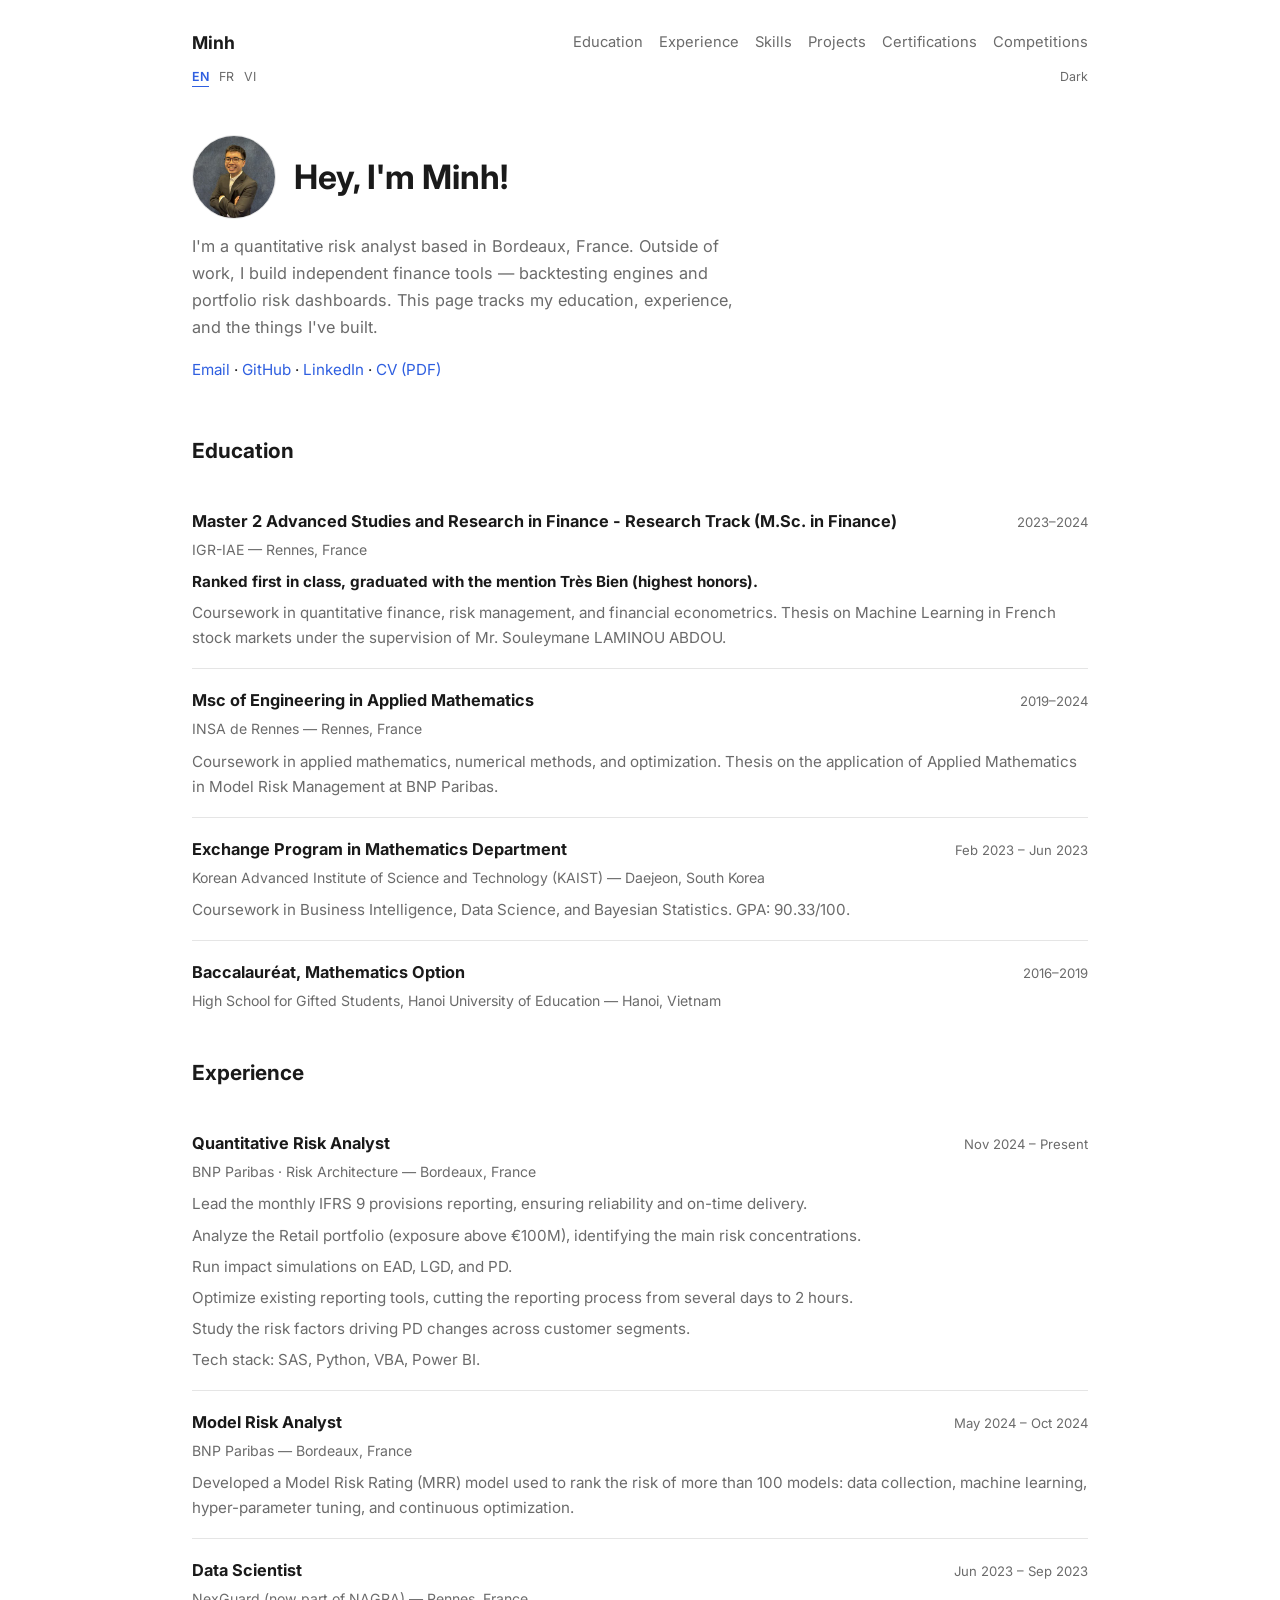
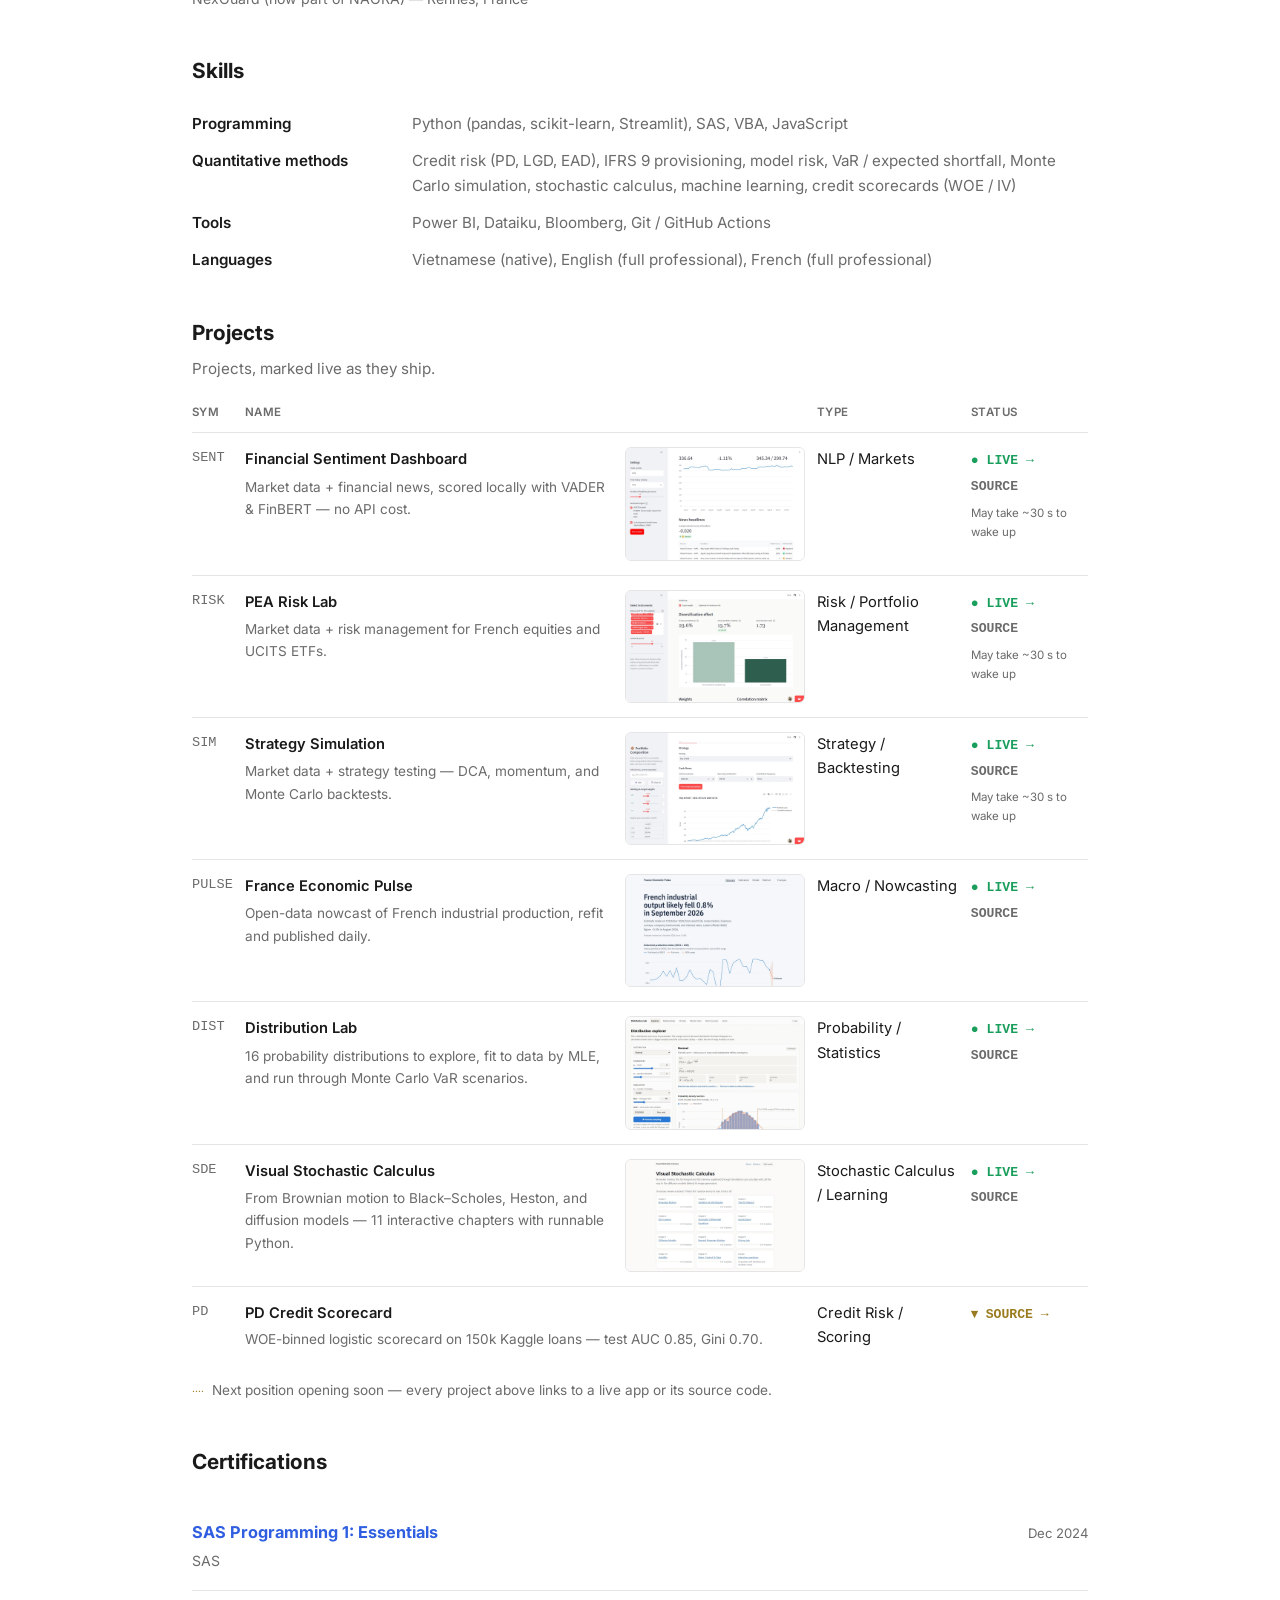
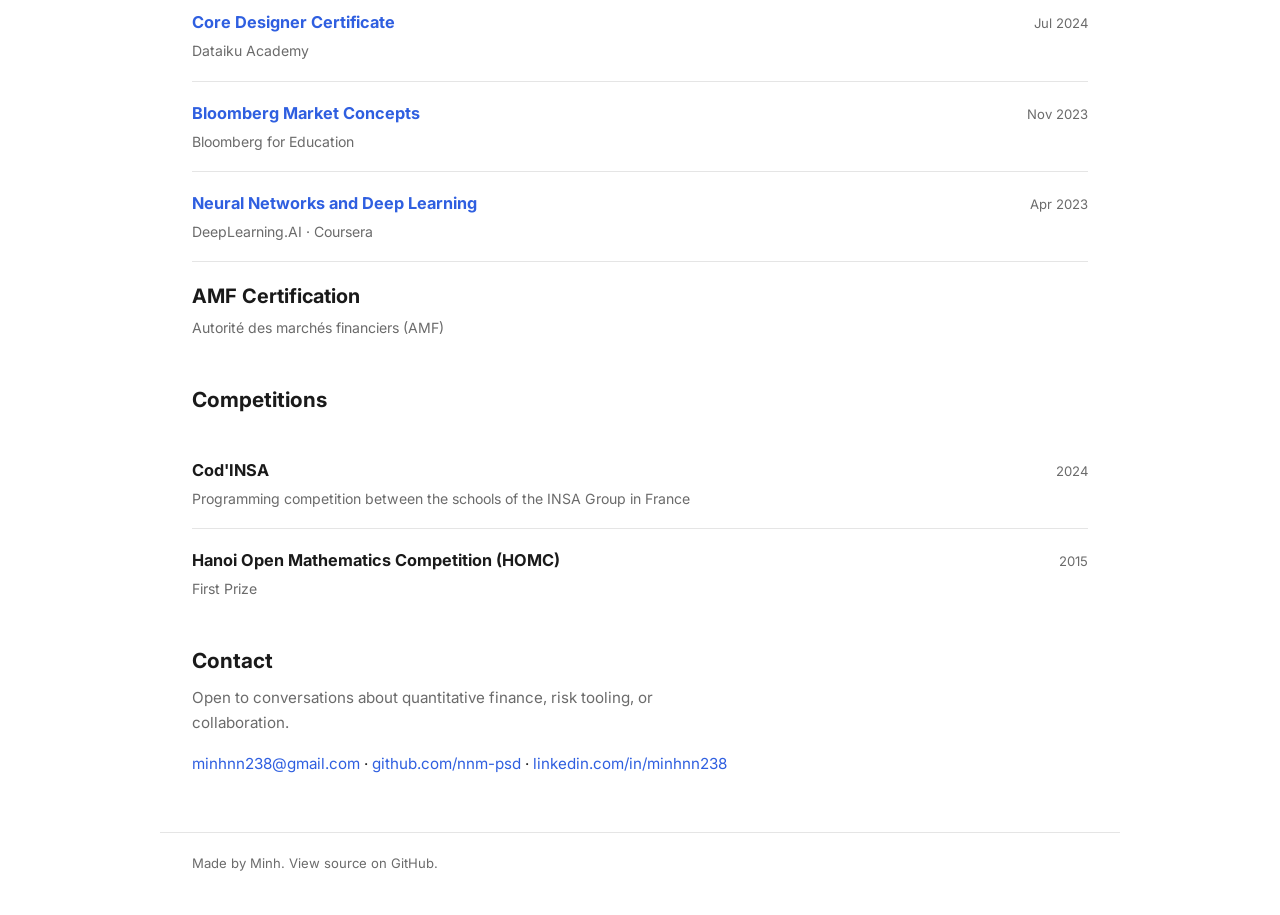
==== commit fd991bc4: "Remove Baccalauréat score line from Education Co-Authored-By: Claude Opus 5.5 <noreply@anthropic.com" ====
--- a/index.html
+++ b/index.html
@@ -171,7 +171,6 @@
               <span class="item-date">2016–2019</span>
             </div>
             <p class="item-meta" data-i18n="education.school4">High School for Gifted Students, Hanoi University of Education — Hanoi, Vietnam</p>
-            <p class="item-desc"><strong data-i18n="education.honors4">Highest Baccalauréat score among all students in Hanoi.</strong></p>
           </div>
 
         </div>
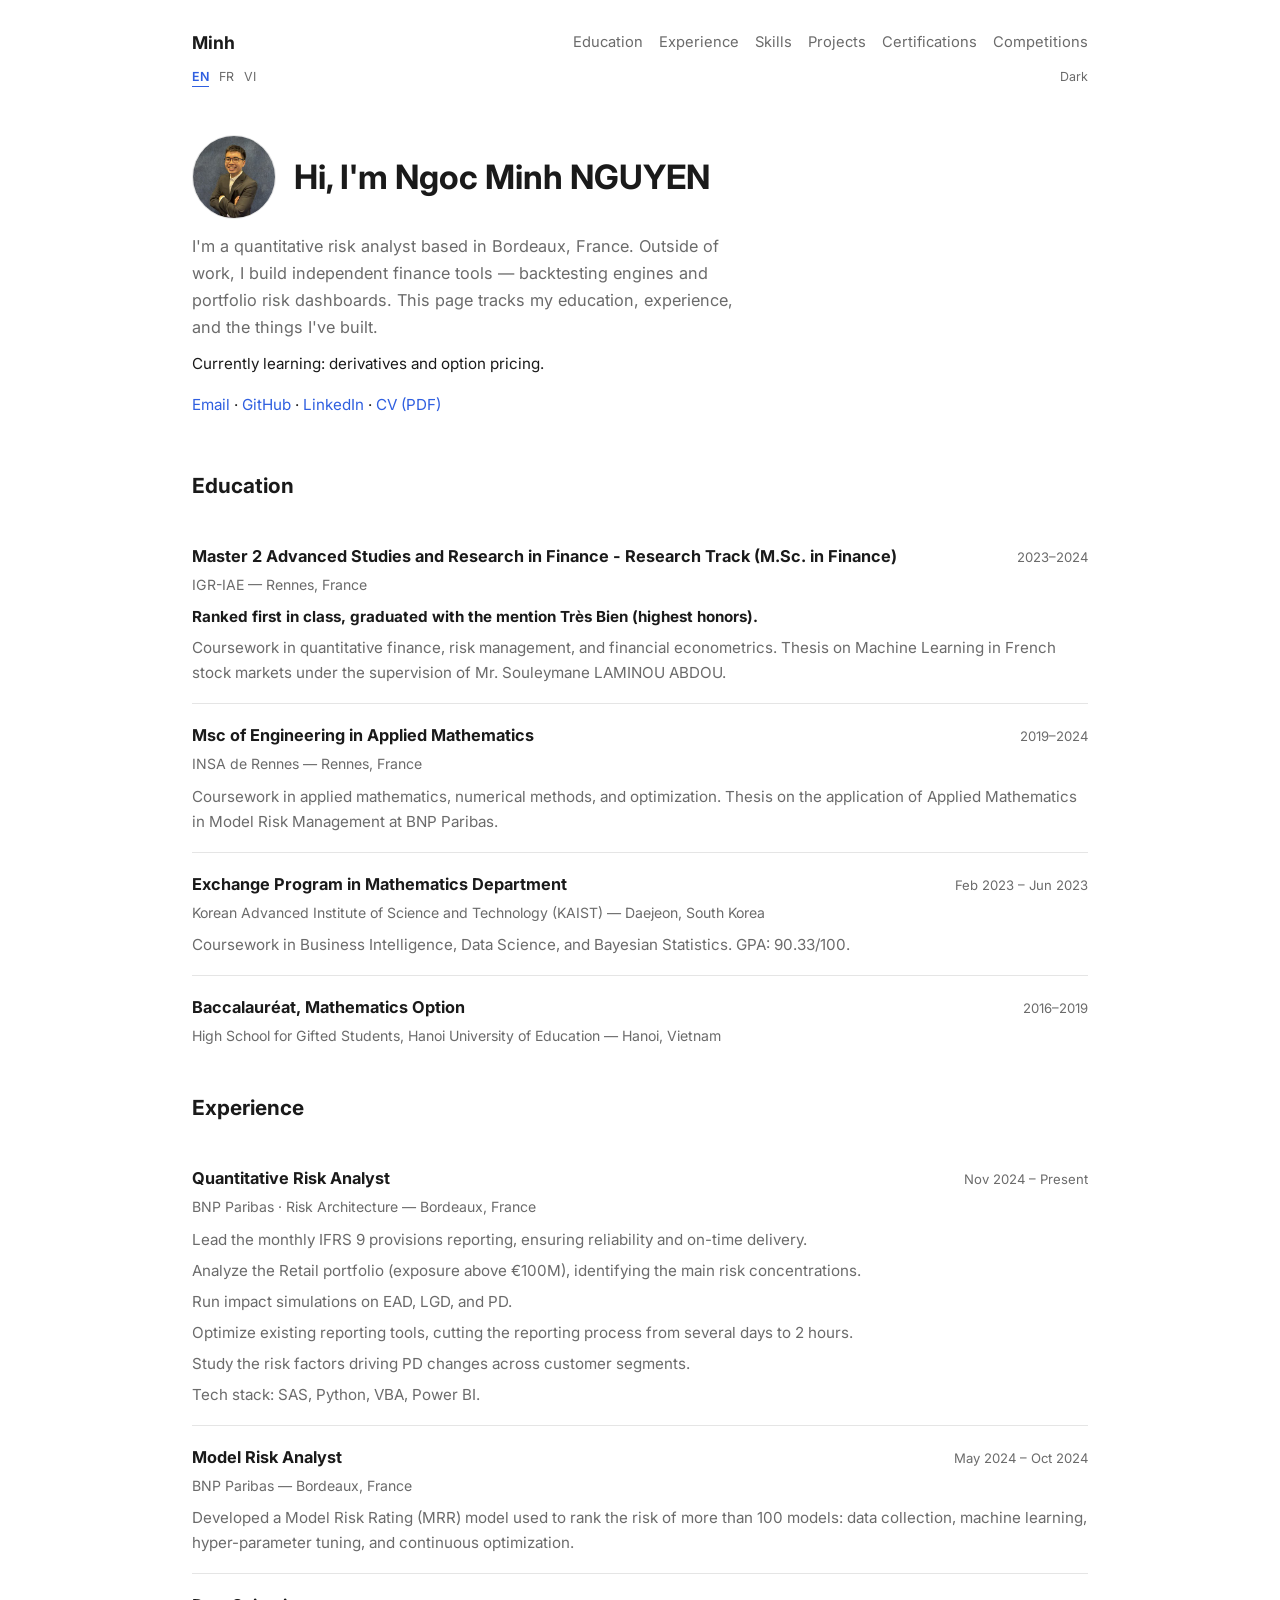
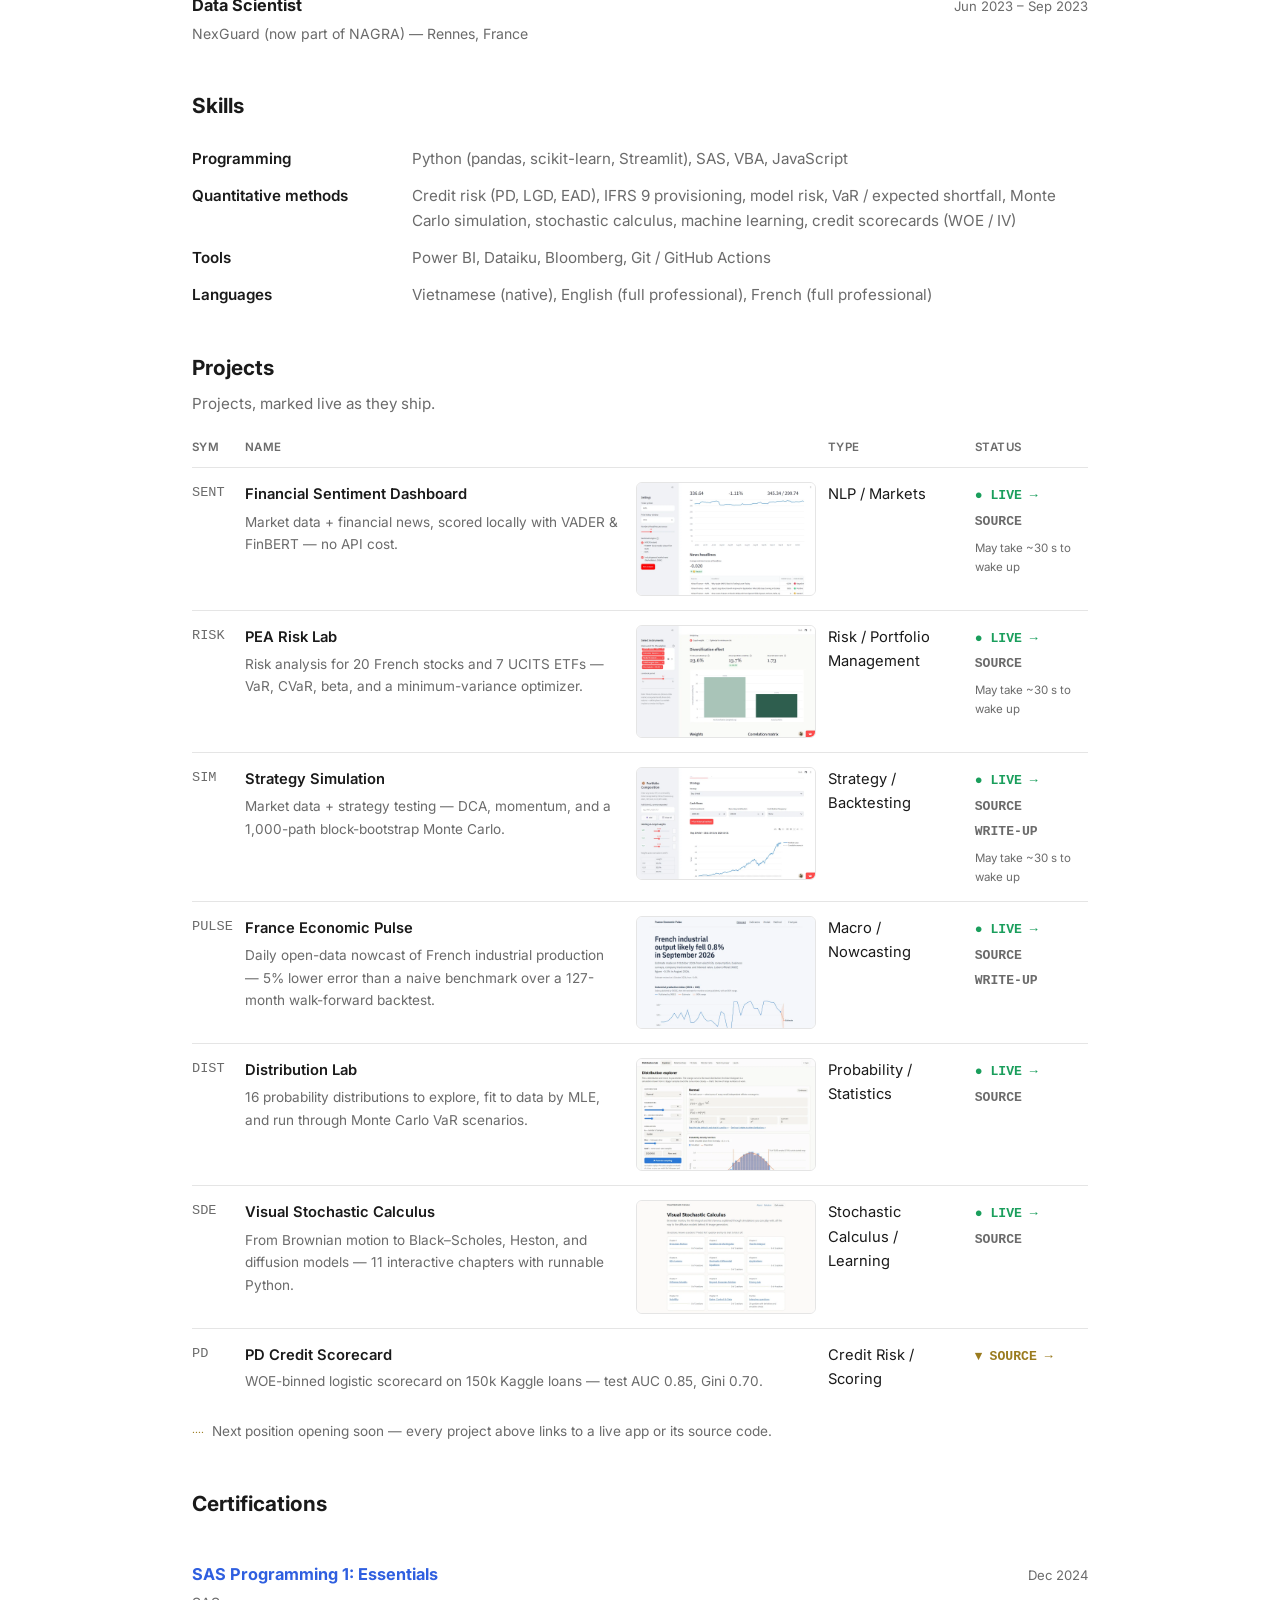
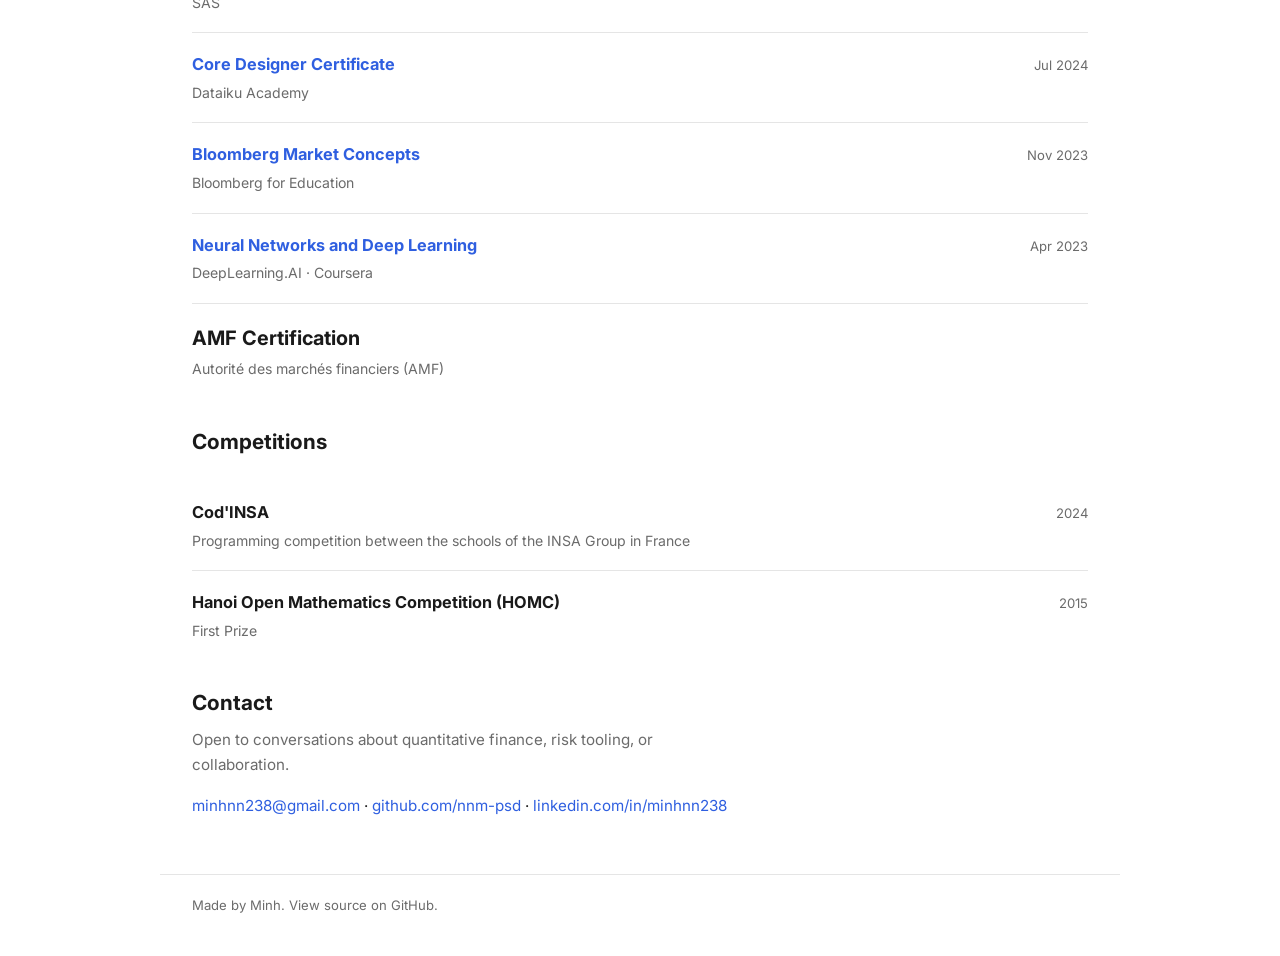
==== commit 89ad5de3: "Add project write-ups, full name, SEO, analytics, headline numbers - Write-ups for France Economic P" ====
--- a/index.html
+++ b/index.html
@@ -4,7 +4,7 @@
     <meta charset="UTF-8" />
     <meta name="viewport" content="width=device-width, initial-scale=1.0" />
 
-    <title data-i18n="meta.title">Minh — Quantitative Risk Analyst</title>
+    <title data-i18n="meta.title">Ngoc Minh NGUYEN — Quantitative Risk Analyst</title>
     <meta
       name="description"
       content="Quantitative risk analyst and independent builder of finance tools."
@@ -13,6 +13,34 @@
 
     <link rel="icon" href="favicon.svg" type="image/svg+xml" />
     <link rel="canonical" href="https://nnm-psd.github.io/" />
+
+    <link rel="alternate" hreflang="en" href="https://nnm-psd.github.io/" />
+    <link rel="alternate" hreflang="fr" href="https://nnm-psd.github.io/?lang=fr" />
+    <link rel="alternate" hreflang="vi" href="https://nnm-psd.github.io/?lang=vi" />
+    <link rel="alternate" hreflang="x-default" href="https://nnm-psd.github.io/" />
+
+    <!-- Structured data: tells search engines this page is a person's profile -->
+    <script type="application/ld+json">
+      {
+        "@context": "https://schema.org",
+        "@type": "Person",
+        "name": "Ngoc Minh NGUYEN",
+        "jobTitle": "Quantitative Risk Analyst",
+        "worksFor": { "@type": "Organization", "name": "BNP Paribas" },
+        "address": { "@type": "PostalAddress", "addressLocality": "Bordeaux", "addressCountry": "FR" },
+        "url": "https://nnm-psd.github.io/",
+        "image": "https://nnm-psd.github.io/profile-256.jpg",
+        "email": "mailto:minhnn238@gmail.com",
+        "sameAs": ["https://www.linkedin.com/in/minhnn238/", "https://github.com/nnm-psd"],
+        "alumniOf": [
+          { "@type": "CollegeOrUniversity", "name": "IGR-IAE Rennes" },
+          { "@type": "CollegeOrUniversity", "name": "INSA Rennes" },
+          { "@type": "CollegeOrUniversity", "name": "KAIST" }
+        ],
+        "knowsAbout": ["Credit risk", "Model risk", "IFRS 9", "Monte Carlo simulation", "Stochastic calculus", "Machine learning", "Derivatives pricing"],
+        "knowsLanguage": ["vi", "en", "fr"]
+      }
+    </script>
 
     <!-- Link previews (LinkedIn, Slack, X...) -->
     <meta property="og:type" content="website" />
@@ -43,6 +71,8 @@
         document.documentElement.setAttribute('data-theme', t);
       } catch (e) {}
     </script>
+    <!-- Privacy-friendly analytics (GoatCounter, no cookies) -->
+    <script data-goatcounter="https://nnm-psd.goatcounter.com/count" async src="https://gc.zgo.at/count.js"></script>
   </head>
 
   <body>
@@ -102,8 +132,8 @@
       ============================================================= -->
       <section id="top" class="hero">
         <div class="hero-top">
-          <img src="profile-256.jpg" alt="Minh" class="avatar" width="84" height="84" />
-          <h1 data-i18n="hero.greeting">Hey, I'm Minh!</h1>
+          <img src="profile-256.jpg" alt="Ngoc Minh NGUYEN" class="avatar" width="84" height="84" />
+          <h1 data-i18n="hero.greeting">Hi, I'm Ngoc Minh NGUYEN</h1>
         </div>
 
         <p class="bio" data-i18n="hero.bio">
@@ -111,11 +141,13 @@
           finance tools — backtesting engines and portfolio risk dashboards. This page tracks my education, experience, and the things I've built.
         </p>
 
+        <p class="now" data-i18n="hero.now">Currently learning: derivatives and option pricing.</p>
+
         <p class="inline-links">
           <a href="mailto:minhnn238@gmail.com" data-i18n="hero.link_email">Email</a> ·
           <a href="https://github.com/nnm-psd" data-i18n="hero.link_github">GitHub</a> ·
           <a href="https://linkedin.com/in/minhnn238/en/" data-i18n="hero.link_linkedin">LinkedIn</a> ·
-          <a href="cv/Ngoc_Minh_NGUYEN_CV_EN.pdf" data-i18n="hero.link_cv" data-i18n-attr="href:hero.cv_file" download>CV (PDF)</a>
+          <a href="cv/Ngoc_Minh_NGUYEN_CV_EN.pdf" data-i18n="hero.link_cv" data-i18n-attr="href:hero.cv_file" data-goatcounter-click="cv-download" data-goatcounter-title="CV download" download>CV (PDF)</a>
         </p>
       </section>
 
@@ -283,7 +315,7 @@
                 <td>
                   <div class="row-body">
                     <a href="https://pea-risk-lab-9aurszyarffstsuzfuzwse.streamlit.app/" data-i18n="proj.pea.title">PEA Risk Lab</a>
-                    <span class="row-tagline" data-i18n="proj.pea.tagline">Market data + risk management for French equities and UCITS ETFs.</span>
+                    <span class="row-tagline" data-i18n="proj.pea.tagline">Risk analysis for 20 French stocks and 7 UCITS ETFs — VaR, CVaR, beta, and a minimum-variance optimizer.</span>
                     <a href="https://pea-risk-lab-9aurszyarffstsuzfuzwse.streamlit.app/" class="row-shot" tabindex="-1" aria-hidden="true"><img src="assets/projects/pea.webp" alt="" width="960" height="600" loading="lazy" /></a>
                   </div>
                 </td>
@@ -300,7 +332,7 @@
                 <td>
                   <div class="row-body">
                     <a href="https://strategysimulation-nnm-psd.streamlit.app/" data-i18n="proj.sandbox.title">Strategy Simulation</a>
-                    <span class="row-tagline" data-i18n="proj.sandbox.tagline">Market data + strategy testing — DCA, momentum, and Monte Carlo backtests.</span>
+                    <span class="row-tagline" data-i18n="proj.sandbox.tagline">Market data + strategy testing — DCA, momentum, and a 1,000-path block-bootstrap Monte Carlo.</span>
                     <a href="https://strategysimulation-nnm-psd.streamlit.app/" class="row-shot" tabindex="-1" aria-hidden="true"><img src="assets/projects/sandbox.webp" alt="" width="960" height="600" loading="lazy" /></a>
                   </div>
                 </td>
@@ -308,6 +340,7 @@
                 <td class="status status-live">
                   <a href="https://strategysimulation-nnm-psd.streamlit.app/">● <span data-i18n="positions.live">LIVE</span> →</a>
                   <a href="https://github.com/nnm-psd/strategy_simulation" class="src-link" data-i18n="positions.source">SOURCE</a>
+                  <a href="notes/strategy-simulation.html" class="src-link" data-i18n="positions.writeup">WRITE-UP</a>
                   <span class="wake-note" data-i18n="positions.wake">May take ~30 s to wake up</span>
                 </td>
               </tr>
@@ -317,7 +350,7 @@
                 <td>
                   <div class="row-body">
                     <a href="https://nnm-psd.github.io/france_economic_pulse/" data-i18n="proj.pulse.title">France Economic Pulse</a>
-                    <span class="row-tagline" data-i18n="proj.pulse.tagline">Open-data nowcast of French industrial production, refit and published daily.</span>
+                    <span class="row-tagline" data-i18n="proj.pulse.tagline">Daily open-data nowcast of French industrial production — 5% lower error than a naive benchmark over a 127-month walk-forward backtest.</span>
                     <a href="https://nnm-psd.github.io/france_economic_pulse/" class="row-shot" tabindex="-1" aria-hidden="true"><img src="assets/projects/pulse.webp" alt="" width="960" height="600" loading="lazy" /></a>
                   </div>
                 </td>
@@ -325,6 +358,7 @@
                 <td class="status status-live">
                   <a href="https://nnm-psd.github.io/france_economic_pulse/">● <span data-i18n="positions.live">LIVE</span> →</a>
                   <a href="https://github.com/nnm-psd/france_economic_pulse" class="src-link" data-i18n="positions.source">SOURCE</a>
+                  <a href="notes/france-economic-pulse.html" class="src-link" data-i18n="positions.writeup">WRITE-UP</a>
                 </td>
               </tr>
 
--- a/css/styles.css
+++ b/css/styles.css
@@ -143,6 +143,7 @@
 }
 
 .bio { margin-top: 14px; color: var(--ink-soft); font-size: 1.02rem; max-width: 56ch; }
+.now { margin-top: 10px; font-size: 0.95rem; color: var(--ink); }
 .inline-links { margin-top: 16px; font-size: 0.95rem; }
 
 /* ============ SECTIONS ============ */
@@ -277,6 +278,31 @@
 }
 .skills dt { font-weight: 600; }
 .skills dd { margin: 0; color: var(--ink-soft); }
+
+/* ============ PROJECT WRITE-UPS (notes/) ============ */
+.note { max-width: 720px; margin: 0 auto; padding: 40px var(--pad) 0; }
+.note-kicker { font-size: 0.82rem; color: var(--ink-soft); text-transform: uppercase; letter-spacing: 0.04em; }
+.note h1 { font-size: clamp(1.6rem, 4.5vw, 2.05rem); line-height: 1.25; margin-top: 8px; }
+.note-meta { margin-top: 10px; font-size: 0.92rem; color: var(--ink-soft); }
+.note h2 { font-size: 1.2rem; margin-top: 36px; }
+.note p, .note li { margin-top: 12px; }
+.note ul { padding-left: 1.2em; margin: 0; }
+.note li { margin-top: 8px; }
+.note pre {
+  margin: 16px 0 0;
+  padding: 14px 16px;
+  overflow-x: auto;
+  border: 1px solid var(--line);
+  border-radius: 6px;
+  font-size: 0.8rem;
+  line-height: 1.5;
+}
+.note code { font-family: var(--font-mono); }
+.table-scroll { overflow-x: auto; margin-top: 16px; }
+.note table { width: 100%; border-collapse: collapse; font-size: 0.9rem; font-variant-numeric: tabular-nums; }
+.note th { text-align: left; font-size: 0.75rem; text-transform: uppercase; letter-spacing: 0.04em; color: var(--ink-soft); font-weight: 600; }
+.note th, .note td { padding: 8px 12px 8px 0; border-bottom: 1px solid var(--line); white-space: nowrap; }
+.note-back { margin: 40px 0 56px; }
 
 /* ============ FOOTER ============ */
 .site-footer {
@@ -357,3 +383,34 @@
   .row-body:has(.row-shot) { display: block; }
   .row-tagline { font-size: 9pt; }
 }
+
+/* 1-page CV: tools/build_cv.py adds .cv-compact to <html> before printing */
+@page compact { size: A4; margin: 8mm 11mm; }
+@media print {
+  .cv-compact body { page: compact; font-size: 8.6pt; line-height: 1.27; }
+  .cv-compact .cv-name { font-size: 15pt; }
+  .cv-compact .cv-role, .cv-compact .cv-contact { font-size: 8.6pt; }
+  .cv-compact .section { padding-top: 4pt; }
+  .cv-compact .section h2 { font-size: 10pt; padding-bottom: 1.5pt; }
+  .cv-compact .list { margin-top: 1pt; }
+  .cv-compact .item { padding: 1.5pt 0; }
+  .cv-compact .item-head h3, .cv-compact .item h3 { font-size: 9pt; }
+  .cv-compact .item-meta, .cv-compact .item-desc { font-size: 8.4pt; margin-top: 0; }
+  .cv-compact .item-date { font-size: 8pt; }
+
+  .cv-compact .skills { margin-top: 3pt; grid-template-columns: 120px 1fr; gap: 1pt 10pt; font-size: 8.4pt; }
+
+  /* projects: one line each, no header or type column */
+  .cv-compact .positions thead, .cv-compact .positions td:nth-child(3) { display: none; }
+  .cv-compact .positions { font-size: 8.4pt; }
+  .cv-compact .positions td { padding: 0.5pt 8pt 0.5pt 0; border-bottom: none; }
+  .cv-compact .row-tagline { display: inline; font-size: 8.4pt; }
+  .cv-compact .row-tagline::before { content: " — "; }
+
+  /* certifications and competitions side by side in two columns */
+  .cv-compact #certifications .list, .cv-compact #competitions .list {
+    display: grid; grid-template-columns: 1fr 1fr; column-gap: 18pt;
+  }
+  .cv-compact #certifications .list { grid-template-columns: 1fr 1fr 1fr; column-gap: 14pt; }
+  .cv-compact .positions .sym { font-size: 7.6pt; }
+}
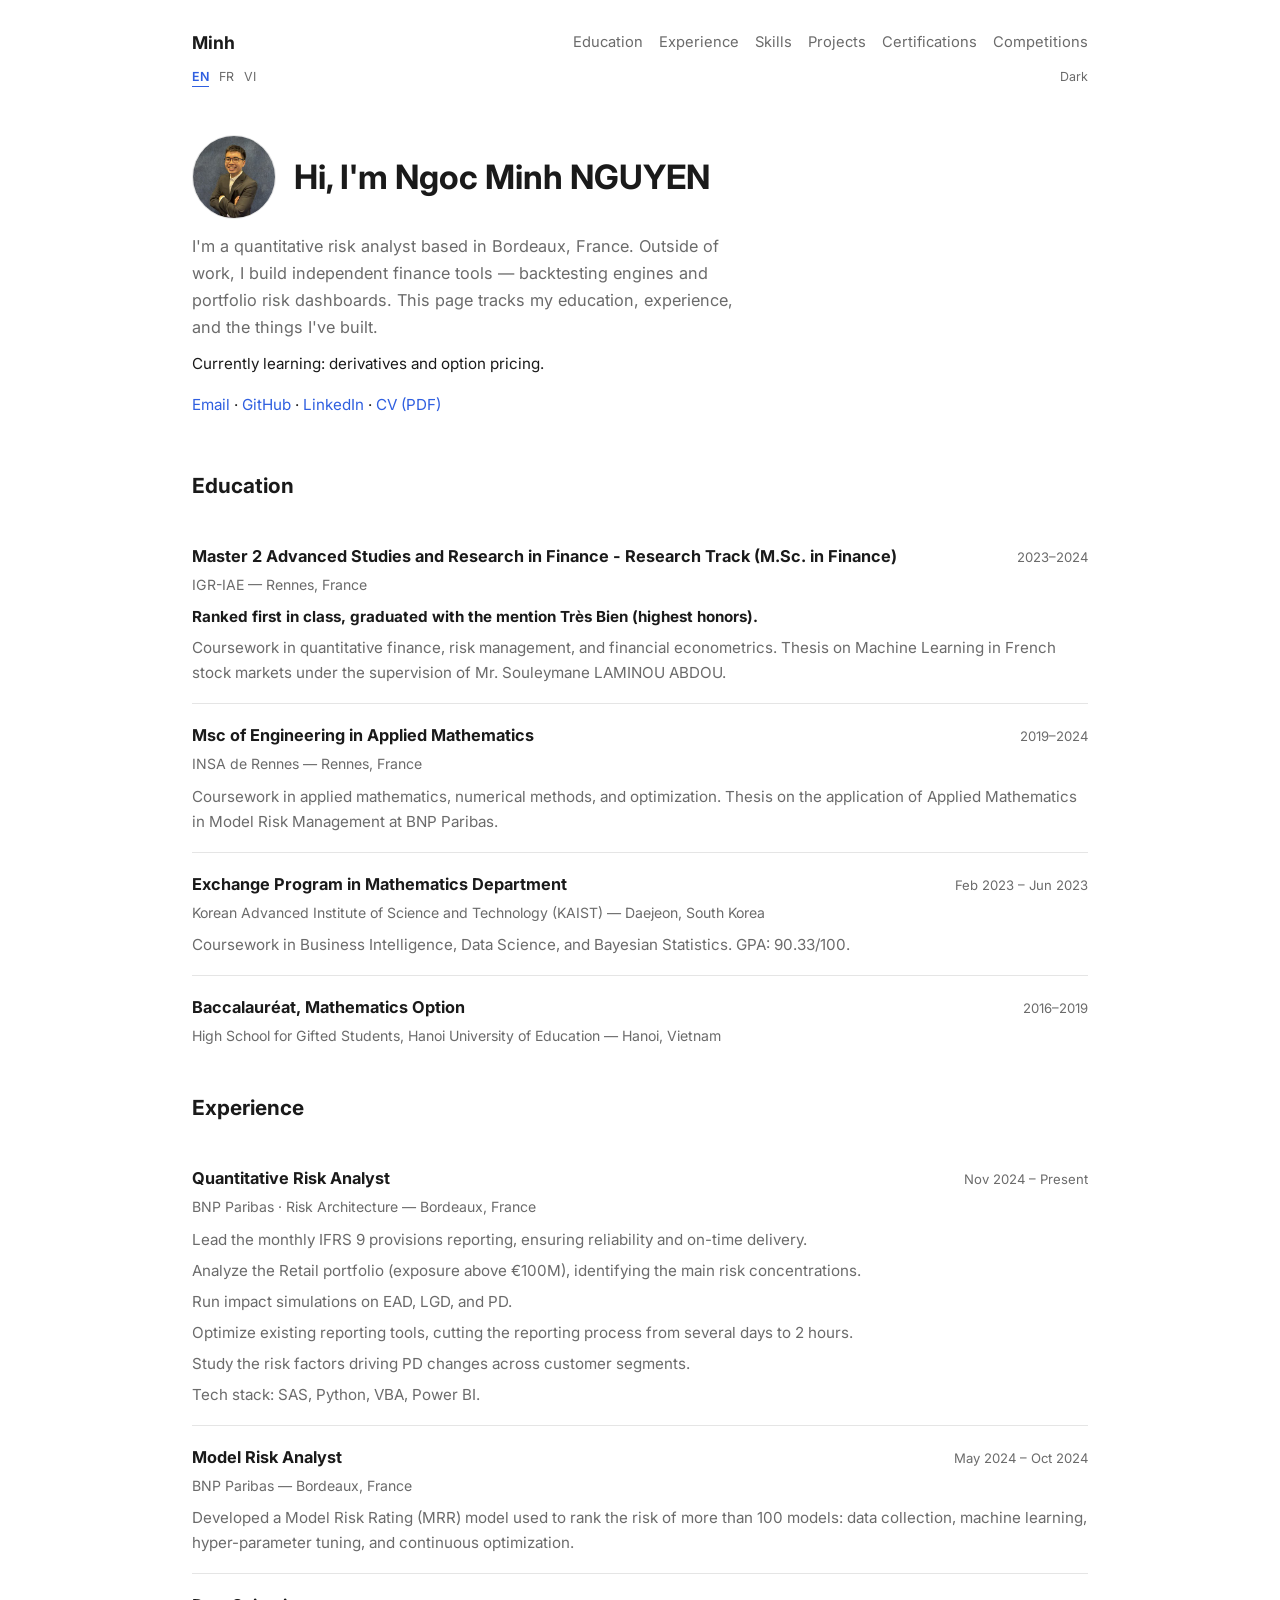
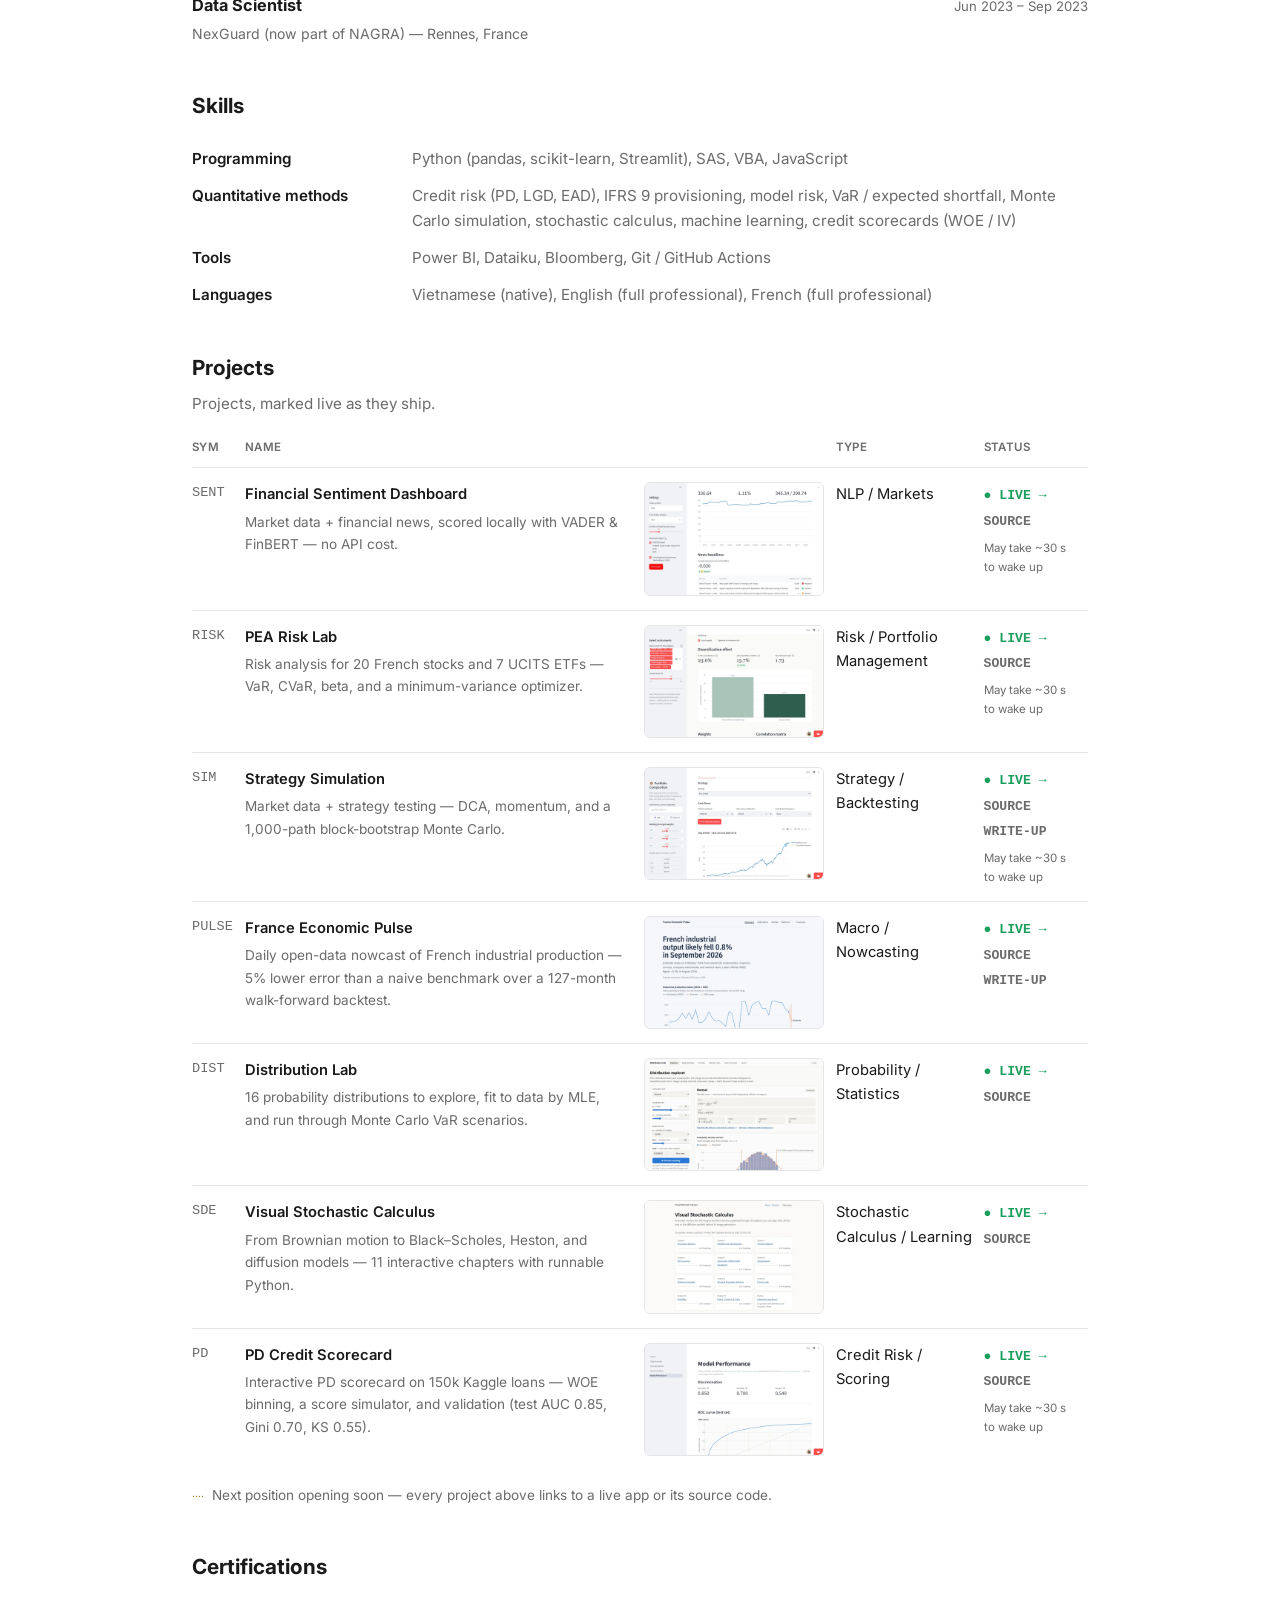
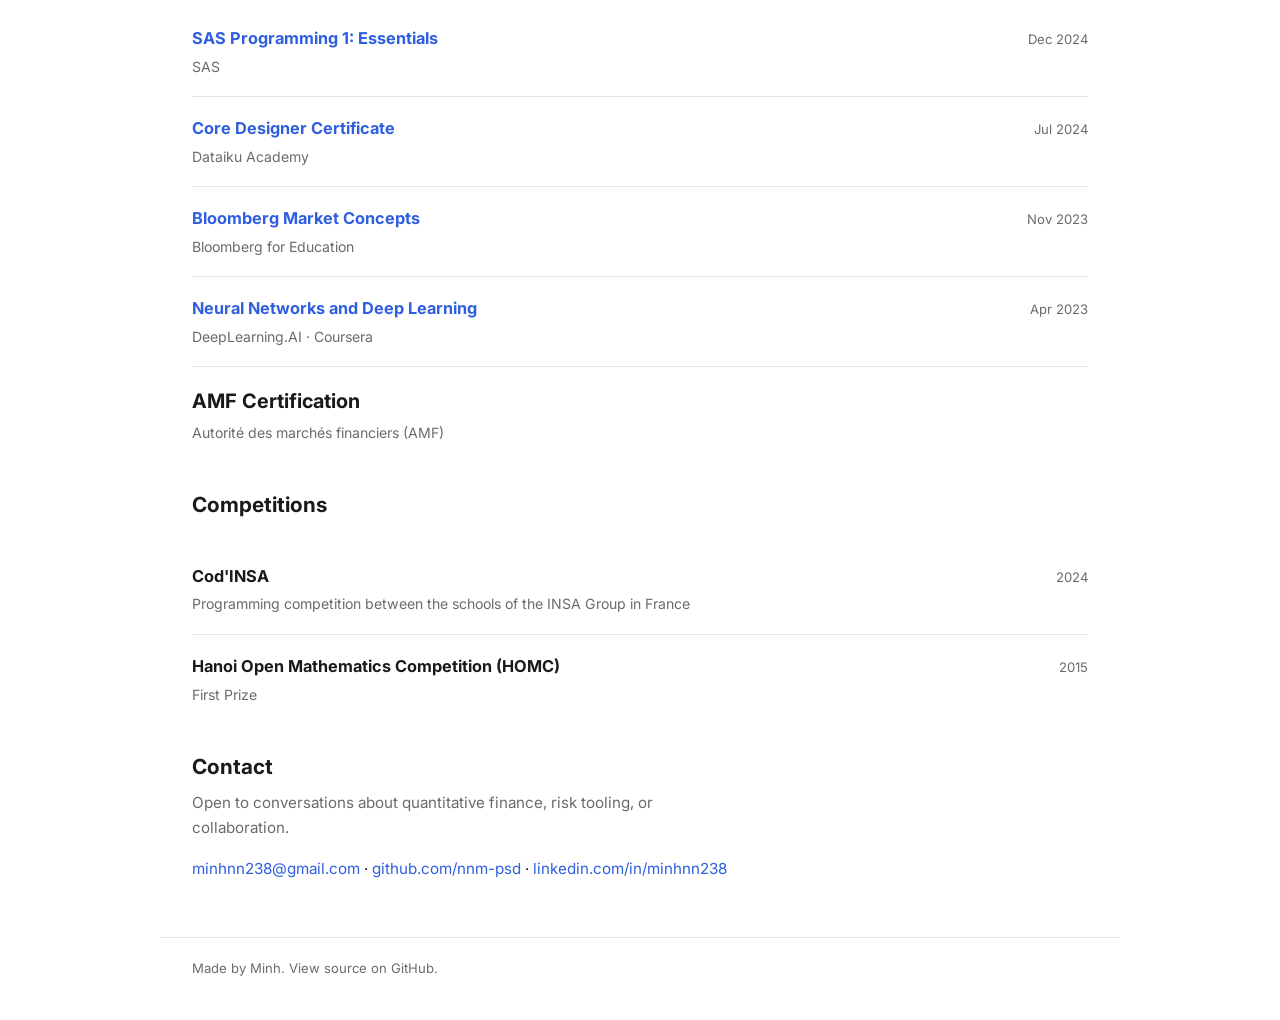
==== commit 1bdf4869: "Make PD Credit Scorecard live with app link, thumbnail, new description Co-Authored-By: Claude Opus " ====
--- a/index.html
+++ b/index.html
@@ -398,12 +398,17 @@
                 <td class="mono sym">PD</td>
                 <td>
                   <div class="row-body">
-                    <a href="https://github.com/nnm-psd/give_me_some_credit" data-i18n="proj.credit.title">PD Credit Scorecard</a>
-                    <span class="row-tagline" data-i18n="proj.credit.tagline">WOE-binned logistic scorecard on 150k Kaggle loans — test AUC 0.85, Gini 0.70.</span>
+                    <a href="https://givemesomecredit-nnmpsd.streamlit.app/" data-i18n="proj.credit.title">PD Credit Scorecard</a>
+                    <span class="row-tagline" data-i18n="proj.credit.tagline">Interactive PD scorecard on 150k Kaggle loans — WOE binning, a score simulator, and validation (test AUC 0.85, Gini 0.70, KS 0.55).</span>
+                    <a href="https://givemesomecredit-nnmpsd.streamlit.app/" class="row-shot" tabindex="-1" aria-hidden="true"><img src="assets/projects/credit.webp" alt="" width="960" height="600" loading="lazy" /></a>
                   </div>
                 </td>
                 <td data-i18n="proj.credit.type">Credit Risk / Scoring</td>
-                <td class="status status-wip"><a href="https://github.com/nnm-psd/give_me_some_credit">▾ <span data-i18n="positions.source">SOURCE</span> →</a></td>
+                <td class="status status-live">
+                  <a href="https://givemesomecredit-nnmpsd.streamlit.app/">● <span data-i18n="positions.live">LIVE</span> →</a>
+                  <a href="https://github.com/nnm-psd/give_me_some_credit" class="src-link" data-i18n="positions.source">SOURCE</a>
+                  <span class="wake-note" data-i18n="positions.wake">May take ~30 s to wake up</span>
+                </td>
               </tr>
 
             </tbody>
--- a/css/styles.css
+++ b/css/styles.css
@@ -387,7 +387,7 @@
 /* 1-page CV: tools/build_cv.py adds .cv-compact to <html> before printing */
 @page compact { size: A4; margin: 8mm 11mm; }
 @media print {
-  .cv-compact body { page: compact; font-size: 8.6pt; line-height: 1.27; }
+  .cv-compact body { page: compact; font-size: 8.6pt; line-height: 1.24; }
   .cv-compact .cv-name { font-size: 15pt; }
   .cv-compact .cv-role, .cv-compact .cv-contact { font-size: 8.6pt; }
   .cv-compact .section { padding-top: 4pt; }
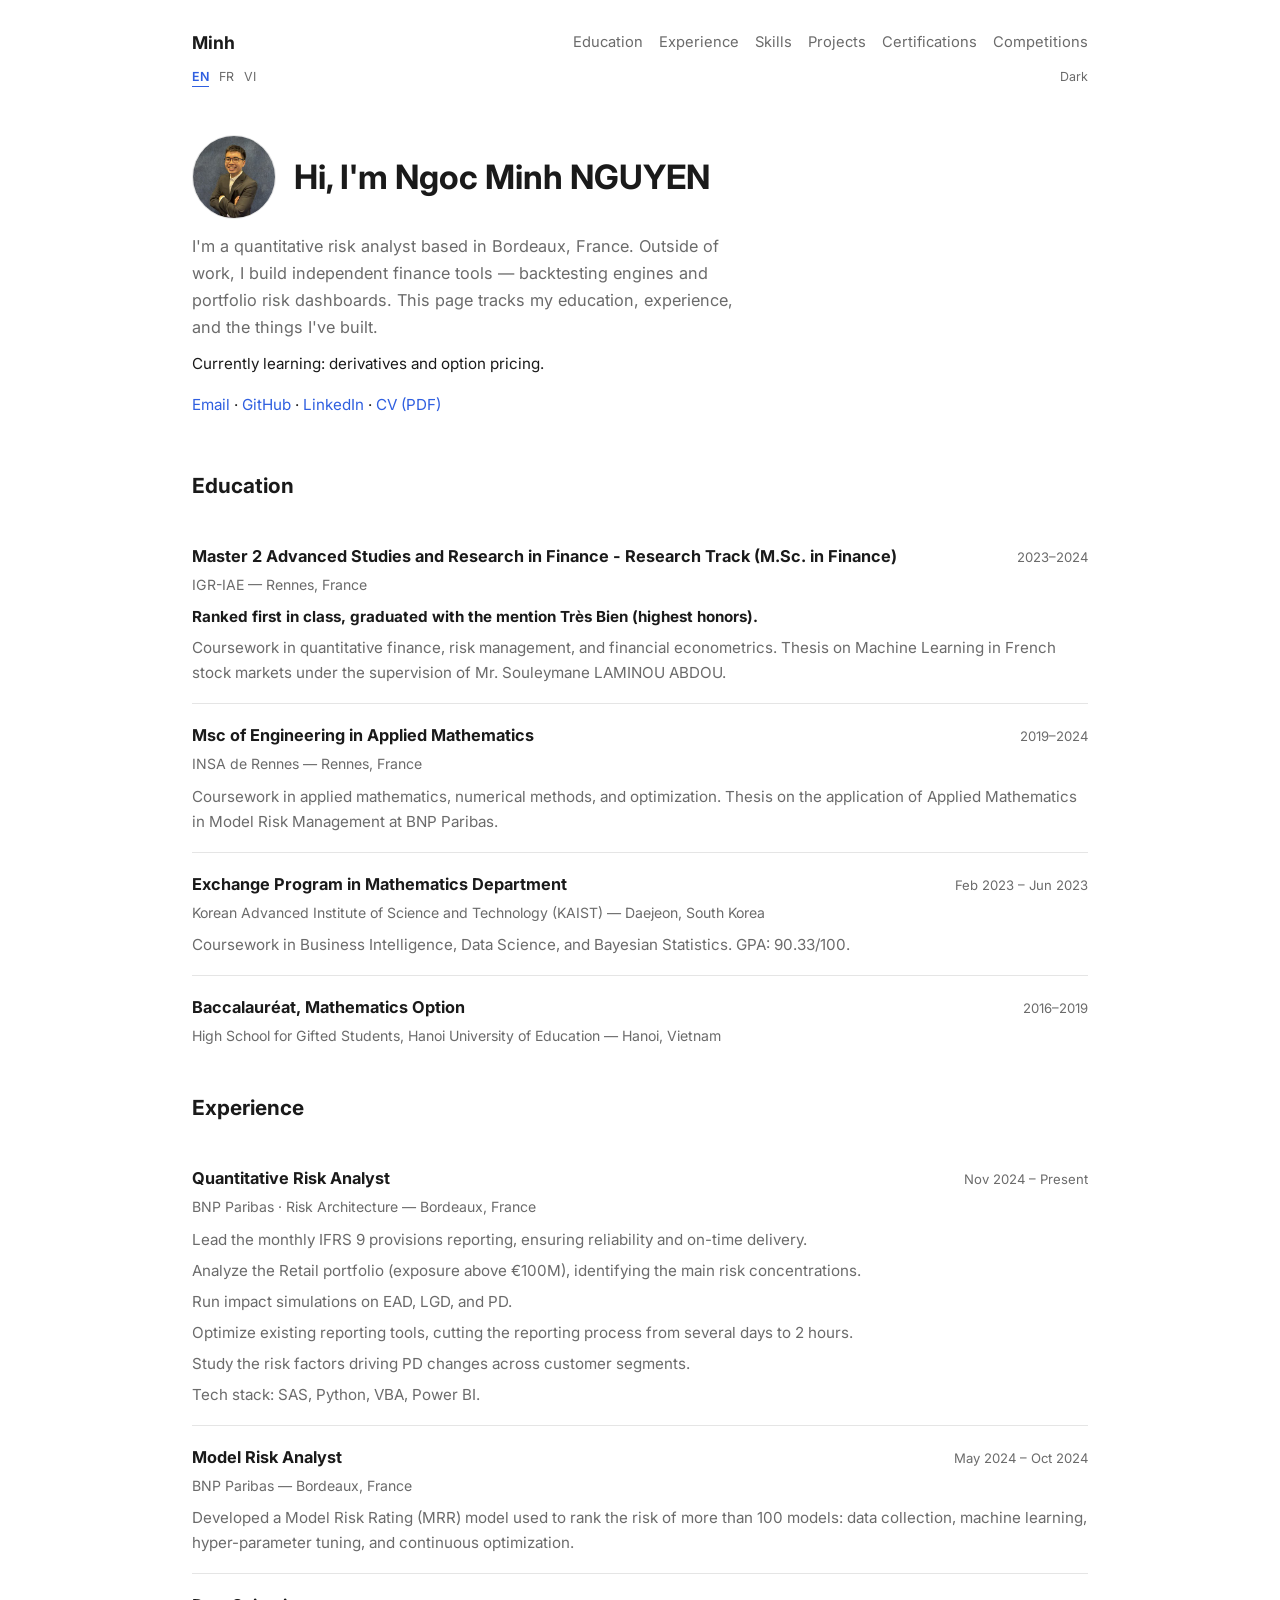
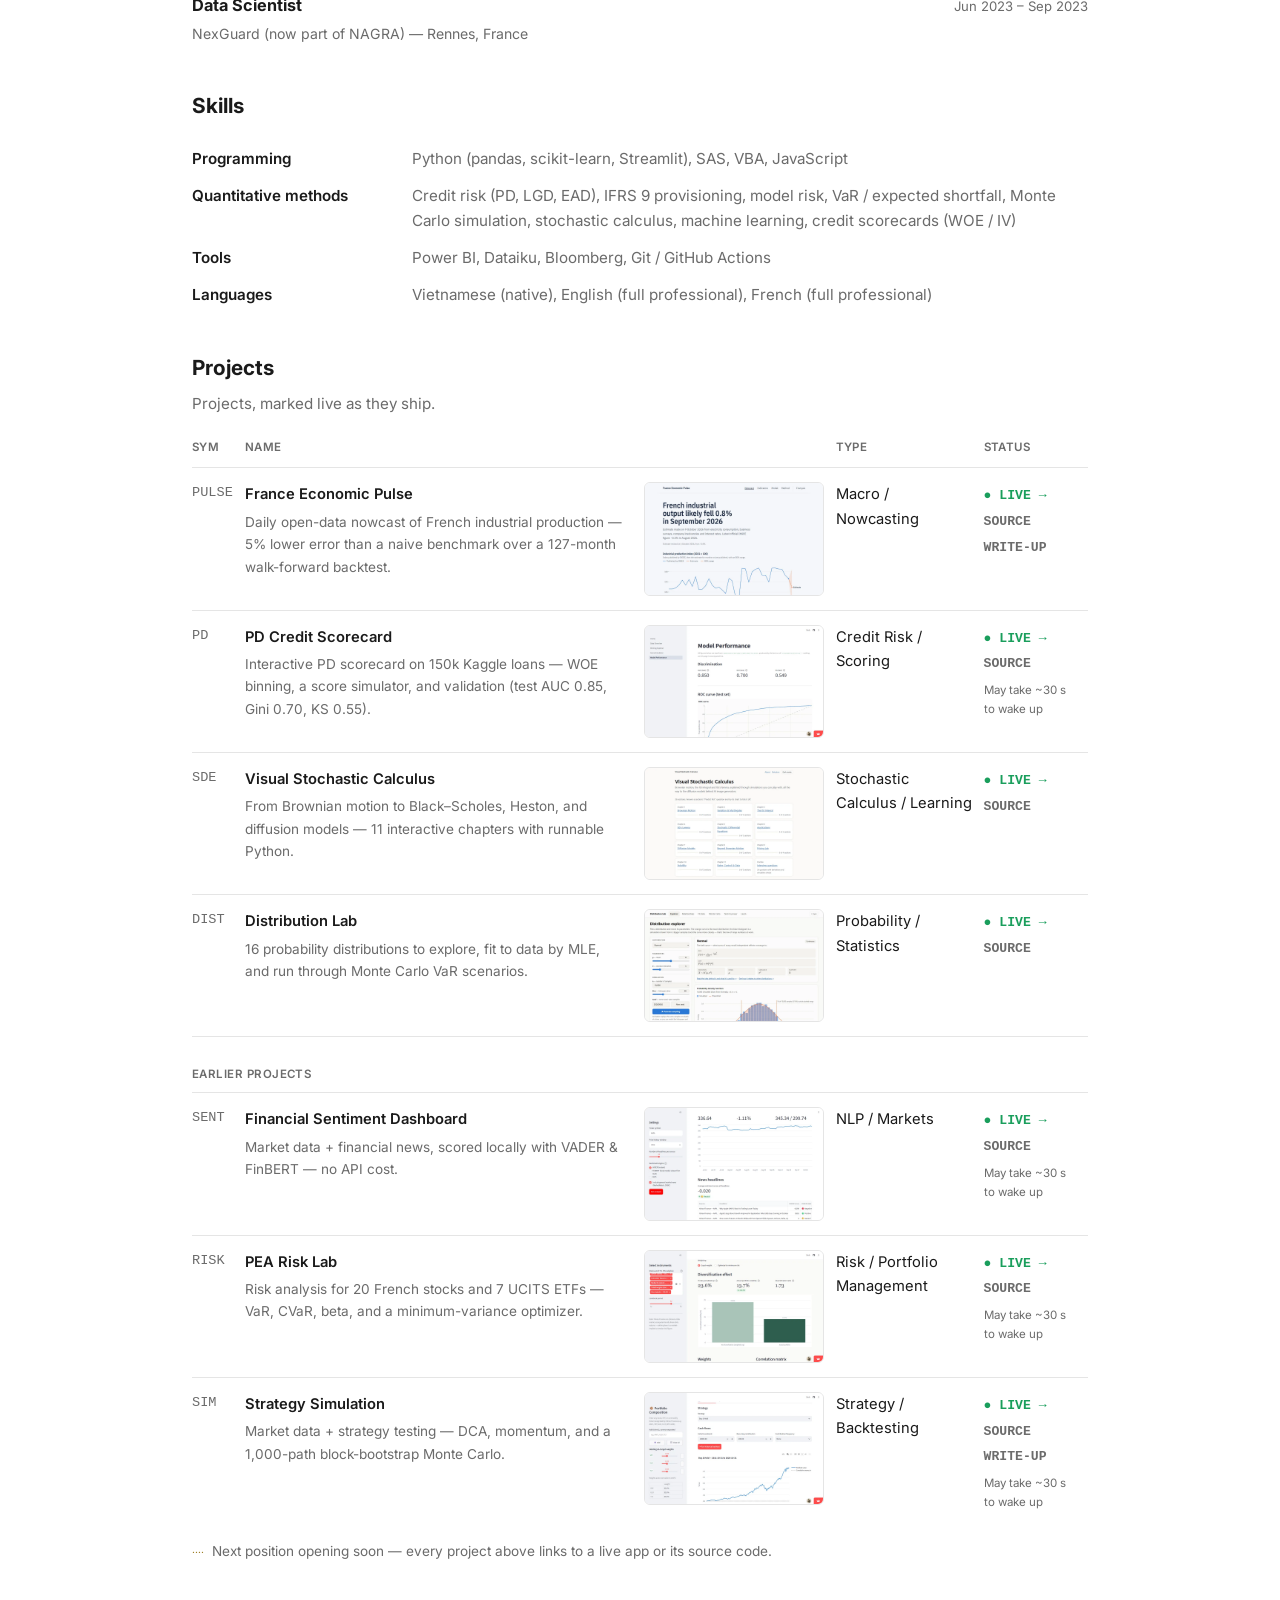
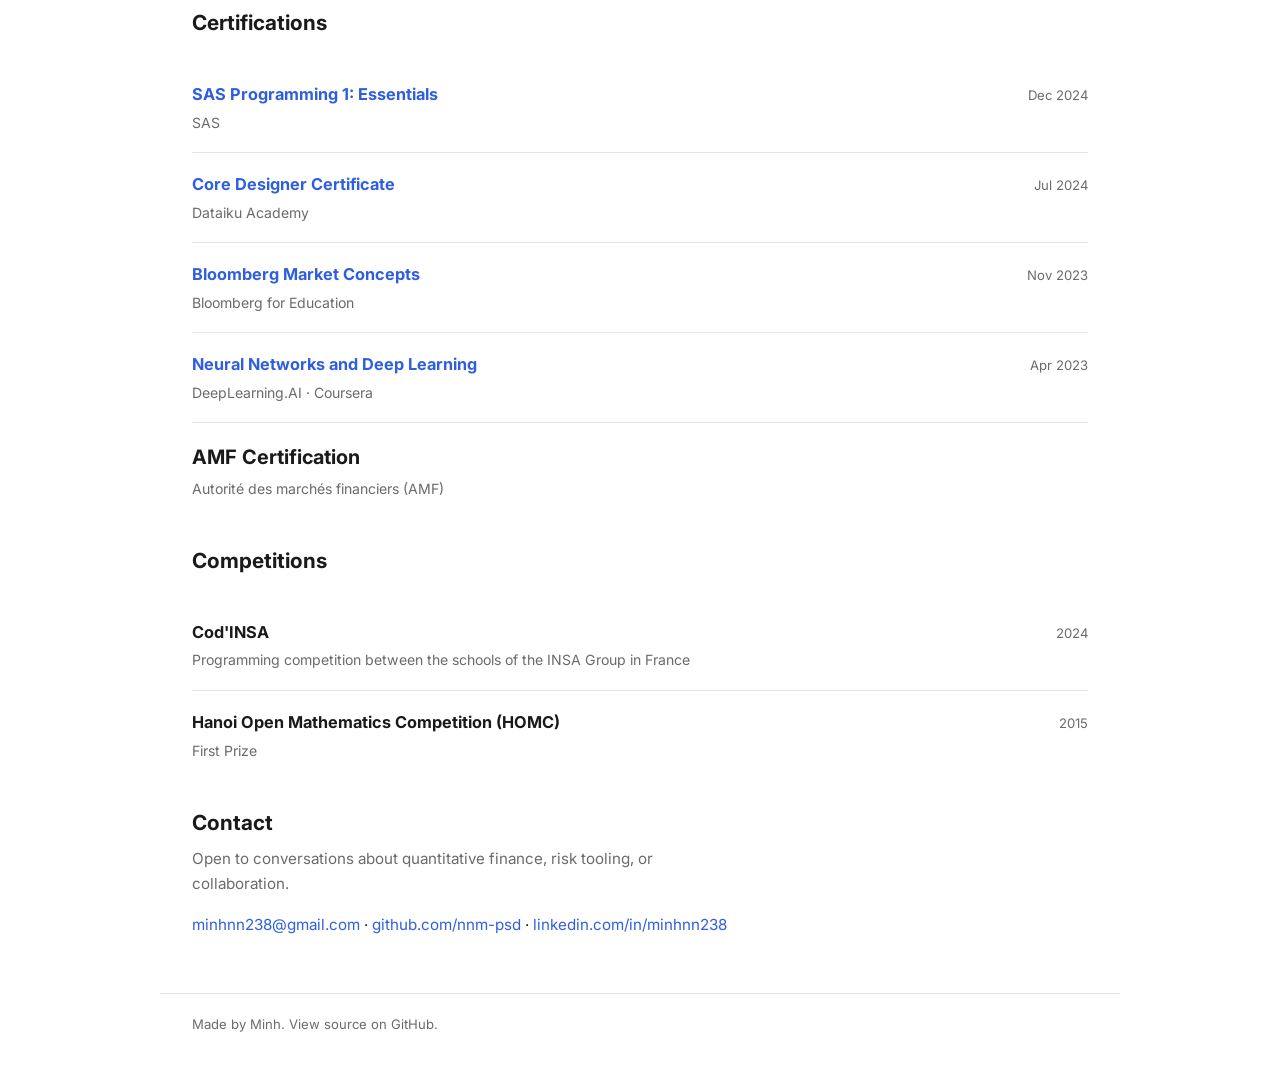
==== commit eabad684: "Lead with flagship projects; group earlier projects - Order: France Economic Pulse, PD Credit Scorec" ====
--- a/index.html
+++ b/index.html
@@ -294,6 +294,76 @@
             <tbody>
 
               <tr>
+                <td class="mono sym">PULSE</td>
+                <td>
+                  <div class="row-body">
+                    <a href="https://nnm-psd.github.io/france_economic_pulse/" data-i18n="proj.pulse.title">France Economic Pulse</a>
+                    <span class="row-tagline" data-i18n="proj.pulse.tagline">Daily open-data nowcast of French industrial production — 5% lower error than a naive benchmark over a 127-month walk-forward backtest.</span>
+                    <a href="https://nnm-psd.github.io/france_economic_pulse/" class="row-shot" tabindex="-1" aria-hidden="true"><img src="assets/projects/pulse.webp" alt="" width="960" height="600" loading="lazy" /></a>
+                  </div>
+                </td>
+                <td data-i18n="proj.pulse.type">Macro / Nowcasting</td>
+                <td class="status status-live">
+                  <a href="https://nnm-psd.github.io/france_economic_pulse/">● <span data-i18n="positions.live">LIVE</span> →</a>
+                  <a href="https://github.com/nnm-psd/france_economic_pulse" class="src-link" data-i18n="positions.source">SOURCE</a>
+                  <a href="notes/france-economic-pulse.html" class="src-link" data-i18n="positions.writeup">WRITE-UP</a>
+                </td>
+              </tr>
+
+              <tr>
+                <td class="mono sym">PD</td>
+                <td>
+                  <div class="row-body">
+                    <a href="https://givemesomecredit-nnmpsd.streamlit.app/" data-i18n="proj.credit.title">PD Credit Scorecard</a>
+                    <span class="row-tagline" data-i18n="proj.credit.tagline">Interactive PD scorecard on 150k Kaggle loans — WOE binning, a score simulator, and validation (test AUC 0.85, Gini 0.70, KS 0.55).</span>
+                    <a href="https://givemesomecredit-nnmpsd.streamlit.app/" class="row-shot" tabindex="-1" aria-hidden="true"><img src="assets/projects/credit.webp" alt="" width="960" height="600" loading="lazy" /></a>
+                  </div>
+                </td>
+                <td data-i18n="proj.credit.type">Credit Risk / Scoring</td>
+                <td class="status status-live">
+                  <a href="https://givemesomecredit-nnmpsd.streamlit.app/">● <span data-i18n="positions.live">LIVE</span> →</a>
+                  <a href="https://github.com/nnm-psd/give_me_some_credit" class="src-link" data-i18n="positions.source">SOURCE</a>
+                  <span class="wake-note" data-i18n="positions.wake">May take ~30 s to wake up</span>
+                </td>
+              </tr>
+
+              <tr>
+                <td class="mono sym">SDE</td>
+                <td>
+                  <div class="row-body">
+                    <a href="https://nnm-psd.github.io/visual_stochastic_calculus/" data-i18n="proj.stochastic.title">Visual Stochastic Calculus</a>
+                    <span class="row-tagline" data-i18n="proj.stochastic.tagline">From Brownian motion to Black–Scholes, Heston, and diffusion models — 11 interactive chapters with runnable Python.</span>
+                    <a href="https://nnm-psd.github.io/visual_stochastic_calculus/" class="row-shot" tabindex="-1" aria-hidden="true"><img src="assets/projects/stochastic.webp" alt="" width="960" height="600" loading="lazy" /></a>
+                  </div>
+                </td>
+                <td data-i18n="proj.stochastic.type">Stochastic Calculus / Learning</td>
+                <td class="status status-live">
+                  <a href="https://nnm-psd.github.io/visual_stochastic_calculus/">● <span data-i18n="positions.live">LIVE</span> →</a>
+                  <a href="https://github.com/nnm-psd/visual_stochastic_calculus" class="src-link" data-i18n="positions.source">SOURCE</a>
+                </td>
+              </tr>
+
+              <tr>
+                <td class="mono sym">DIST</td>
+                <td>
+                  <div class="row-body">
+                    <a href="https://nnm-psd.github.io/distribution_lab/" data-i18n="proj.distribution.title">Distribution Lab</a>
+                    <span class="row-tagline" data-i18n="proj.distribution.tagline">16 probability distributions to explore, fit to data by MLE, and run through Monte Carlo VaR scenarios.</span>
+                    <a href="https://nnm-psd.github.io/distribution_lab/" class="row-shot" tabindex="-1" aria-hidden="true"><img src="assets/projects/distribution.webp" alt="" width="960" height="600" loading="lazy" /></a>
+                  </div>
+                </td>
+                <td data-i18n="proj.distribution.type">Probability / Statistics</td>
+                <td class="status status-live">
+                  <a href="https://nnm-psd.github.io/distribution_lab/">● <span data-i18n="positions.live">LIVE</span> →</a>
+                  <a href="https://github.com/nnm-psd/distribution_lab" class="src-link" data-i18n="positions.source">SOURCE</a>
+                </td>
+              </tr>
+
+              <tr class="group-row">
+                <th colspan="4" scope="colgroup" data-i18n="positions.earlier">Earlier projects</th>
+              </tr>
+
+              <tr>
                 <td class="mono sym">SENT</td>
                 <td>
                   <div class="row-body">
@@ -341,72 +411,6 @@
                   <a href="https://strategysimulation-nnm-psd.streamlit.app/">● <span data-i18n="positions.live">LIVE</span> →</a>
                   <a href="https://github.com/nnm-psd/strategy_simulation" class="src-link" data-i18n="positions.source">SOURCE</a>
                   <a href="notes/strategy-simulation.html" class="src-link" data-i18n="positions.writeup">WRITE-UP</a>
-                  <span class="wake-note" data-i18n="positions.wake">May take ~30 s to wake up</span>
-                </td>
-              </tr>
-
-              <tr>
-                <td class="mono sym">PULSE</td>
-                <td>
-                  <div class="row-body">
-                    <a href="https://nnm-psd.github.io/france_economic_pulse/" data-i18n="proj.pulse.title">France Economic Pulse</a>
-                    <span class="row-tagline" data-i18n="proj.pulse.tagline">Daily open-data nowcast of French industrial production — 5% lower error than a naive benchmark over a 127-month walk-forward backtest.</span>
-                    <a href="https://nnm-psd.github.io/france_economic_pulse/" class="row-shot" tabindex="-1" aria-hidden="true"><img src="assets/projects/pulse.webp" alt="" width="960" height="600" loading="lazy" /></a>
-                  </div>
-                </td>
-                <td data-i18n="proj.pulse.type">Macro / Nowcasting</td>
-                <td class="status status-live">
-                  <a href="https://nnm-psd.github.io/france_economic_pulse/">● <span data-i18n="positions.live">LIVE</span> →</a>
-                  <a href="https://github.com/nnm-psd/france_economic_pulse" class="src-link" data-i18n="positions.source">SOURCE</a>
-                  <a href="notes/france-economic-pulse.html" class="src-link" data-i18n="positions.writeup">WRITE-UP</a>
-                </td>
-              </tr>
-
-              <tr>
-                <td class="mono sym">DIST</td>
-                <td>
-                  <div class="row-body">
-                    <a href="https://nnm-psd.github.io/distribution_lab/" data-i18n="proj.distribution.title">Distribution Lab</a>
-                    <span class="row-tagline" data-i18n="proj.distribution.tagline">16 probability distributions to explore, fit to data by MLE, and run through Monte Carlo VaR scenarios.</span>
-                    <a href="https://nnm-psd.github.io/distribution_lab/" class="row-shot" tabindex="-1" aria-hidden="true"><img src="assets/projects/distribution.webp" alt="" width="960" height="600" loading="lazy" /></a>
-                  </div>
-                </td>
-                <td data-i18n="proj.distribution.type">Probability / Statistics</td>
-                <td class="status status-live">
-                  <a href="https://nnm-psd.github.io/distribution_lab/">● <span data-i18n="positions.live">LIVE</span> →</a>
-                  <a href="https://github.com/nnm-psd/distribution_lab" class="src-link" data-i18n="positions.source">SOURCE</a>
-                </td>
-              </tr>
-
-              <tr>
-                <td class="mono sym">SDE</td>
-                <td>
-                  <div class="row-body">
-                    <a href="https://nnm-psd.github.io/visual_stochastic_calculus/" data-i18n="proj.stochastic.title">Visual Stochastic Calculus</a>
-                    <span class="row-tagline" data-i18n="proj.stochastic.tagline">From Brownian motion to Black–Scholes, Heston, and diffusion models — 11 interactive chapters with runnable Python.</span>
-                    <a href="https://nnm-psd.github.io/visual_stochastic_calculus/" class="row-shot" tabindex="-1" aria-hidden="true"><img src="assets/projects/stochastic.webp" alt="" width="960" height="600" loading="lazy" /></a>
-                  </div>
-                </td>
-                <td data-i18n="proj.stochastic.type">Stochastic Calculus / Learning</td>
-                <td class="status status-live">
-                  <a href="https://nnm-psd.github.io/visual_stochastic_calculus/">● <span data-i18n="positions.live">LIVE</span> →</a>
-                  <a href="https://github.com/nnm-psd/visual_stochastic_calculus" class="src-link" data-i18n="positions.source">SOURCE</a>
-                </td>
-              </tr>
-
-              <tr>
-                <td class="mono sym">PD</td>
-                <td>
-                  <div class="row-body">
-                    <a href="https://givemesomecredit-nnmpsd.streamlit.app/" data-i18n="proj.credit.title">PD Credit Scorecard</a>
-                    <span class="row-tagline" data-i18n="proj.credit.tagline">Interactive PD scorecard on 150k Kaggle loans — WOE binning, a score simulator, and validation (test AUC 0.85, Gini 0.70, KS 0.55).</span>
-                    <a href="https://givemesomecredit-nnmpsd.streamlit.app/" class="row-shot" tabindex="-1" aria-hidden="true"><img src="assets/projects/credit.webp" alt="" width="960" height="600" loading="lazy" /></a>
-                  </div>
-                </td>
-                <td data-i18n="proj.credit.type">Credit Risk / Scoring</td>
-                <td class="status status-live">
-                  <a href="https://givemesomecredit-nnmpsd.streamlit.app/">● <span data-i18n="positions.live">LIVE</span> →</a>
-                  <a href="https://github.com/nnm-psd/give_me_some_credit" class="src-link" data-i18n="positions.source">SOURCE</a>
                   <span class="wake-note" data-i18n="positions.wake">May take ~30 s to wake up</span>
                 </td>
               </tr>
--- a/css/styles.css
+++ b/css/styles.css
@@ -214,6 +214,11 @@
 .positions .sym { font-size: 0.85rem; color: var(--ink-soft); white-space: nowrap; }
 .positions td a { color: var(--ink); border-bottom: 1px solid transparent; font-weight: 600; }
 .positions td a:hover { color: var(--accent); border-bottom-color: var(--accent); }
+
+.positions .group-row th {
+  padding: 28px 0 8px;
+  border-bottom: 1px solid var(--line);
+}
 
 .row-tagline {
   display: block;
@@ -380,6 +385,8 @@
   .positions { font-size: 9.5pt; }
   .positions td { padding: 4pt 10pt 4pt 0; }
   .positions tr { break-inside: avoid; }
+  .positions .group-row th { padding: 8pt 0 3pt; }
+  #certifications .list { display: grid; grid-template-columns: 1fr 1fr; column-gap: 24pt; }
   .row-body:has(.row-shot) { display: block; }
   .row-tagline { font-size: 9pt; }
 }
@@ -406,6 +413,7 @@
   .cv-compact .positions td { padding: 0.5pt 8pt 0.5pt 0; border-bottom: none; }
   .cv-compact .row-tagline { display: inline; font-size: 8.4pt; }
   .cv-compact .row-tagline::before { content: " — "; }
+  .cv-compact .positions .group-row th { padding: 3pt 0 1pt; border-bottom: none; }
 
   /* certifications and competitions side by side in two columns */
   .cv-compact #certifications .list, .cv-compact #competitions .list {
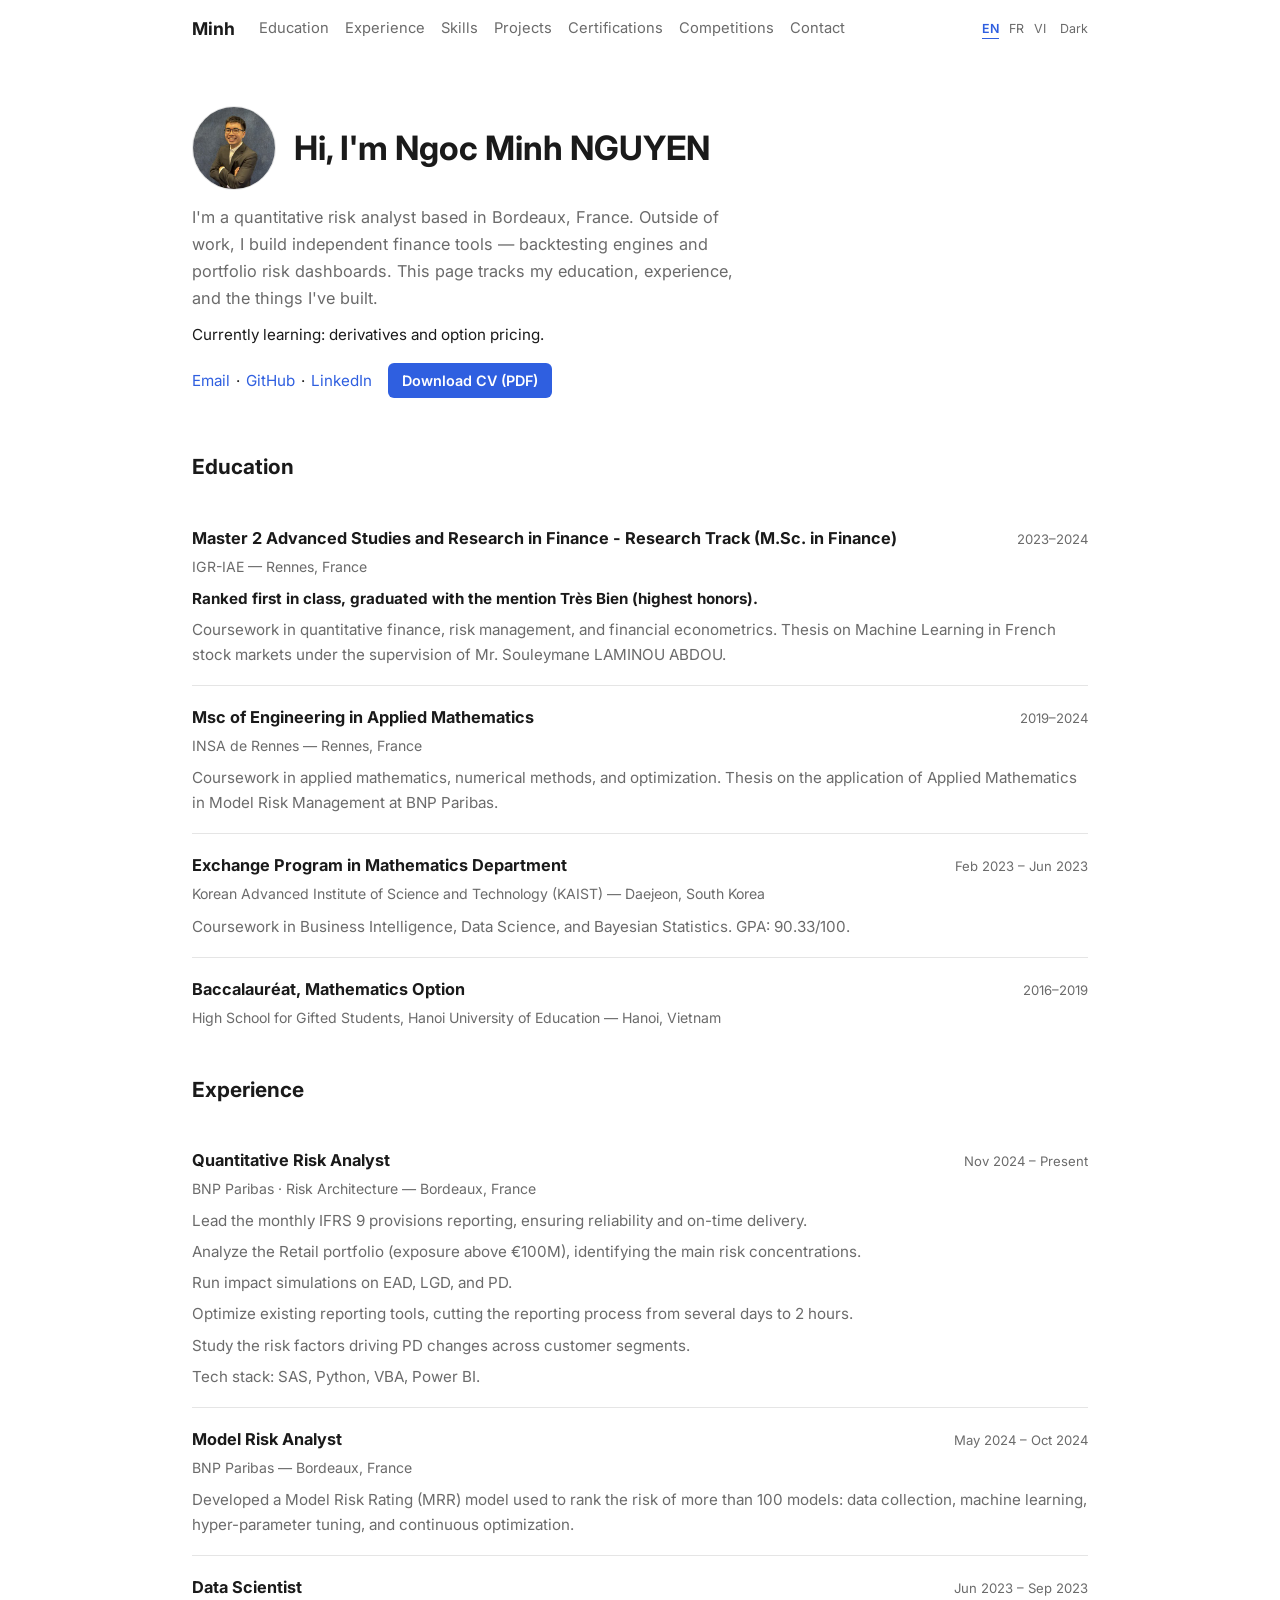
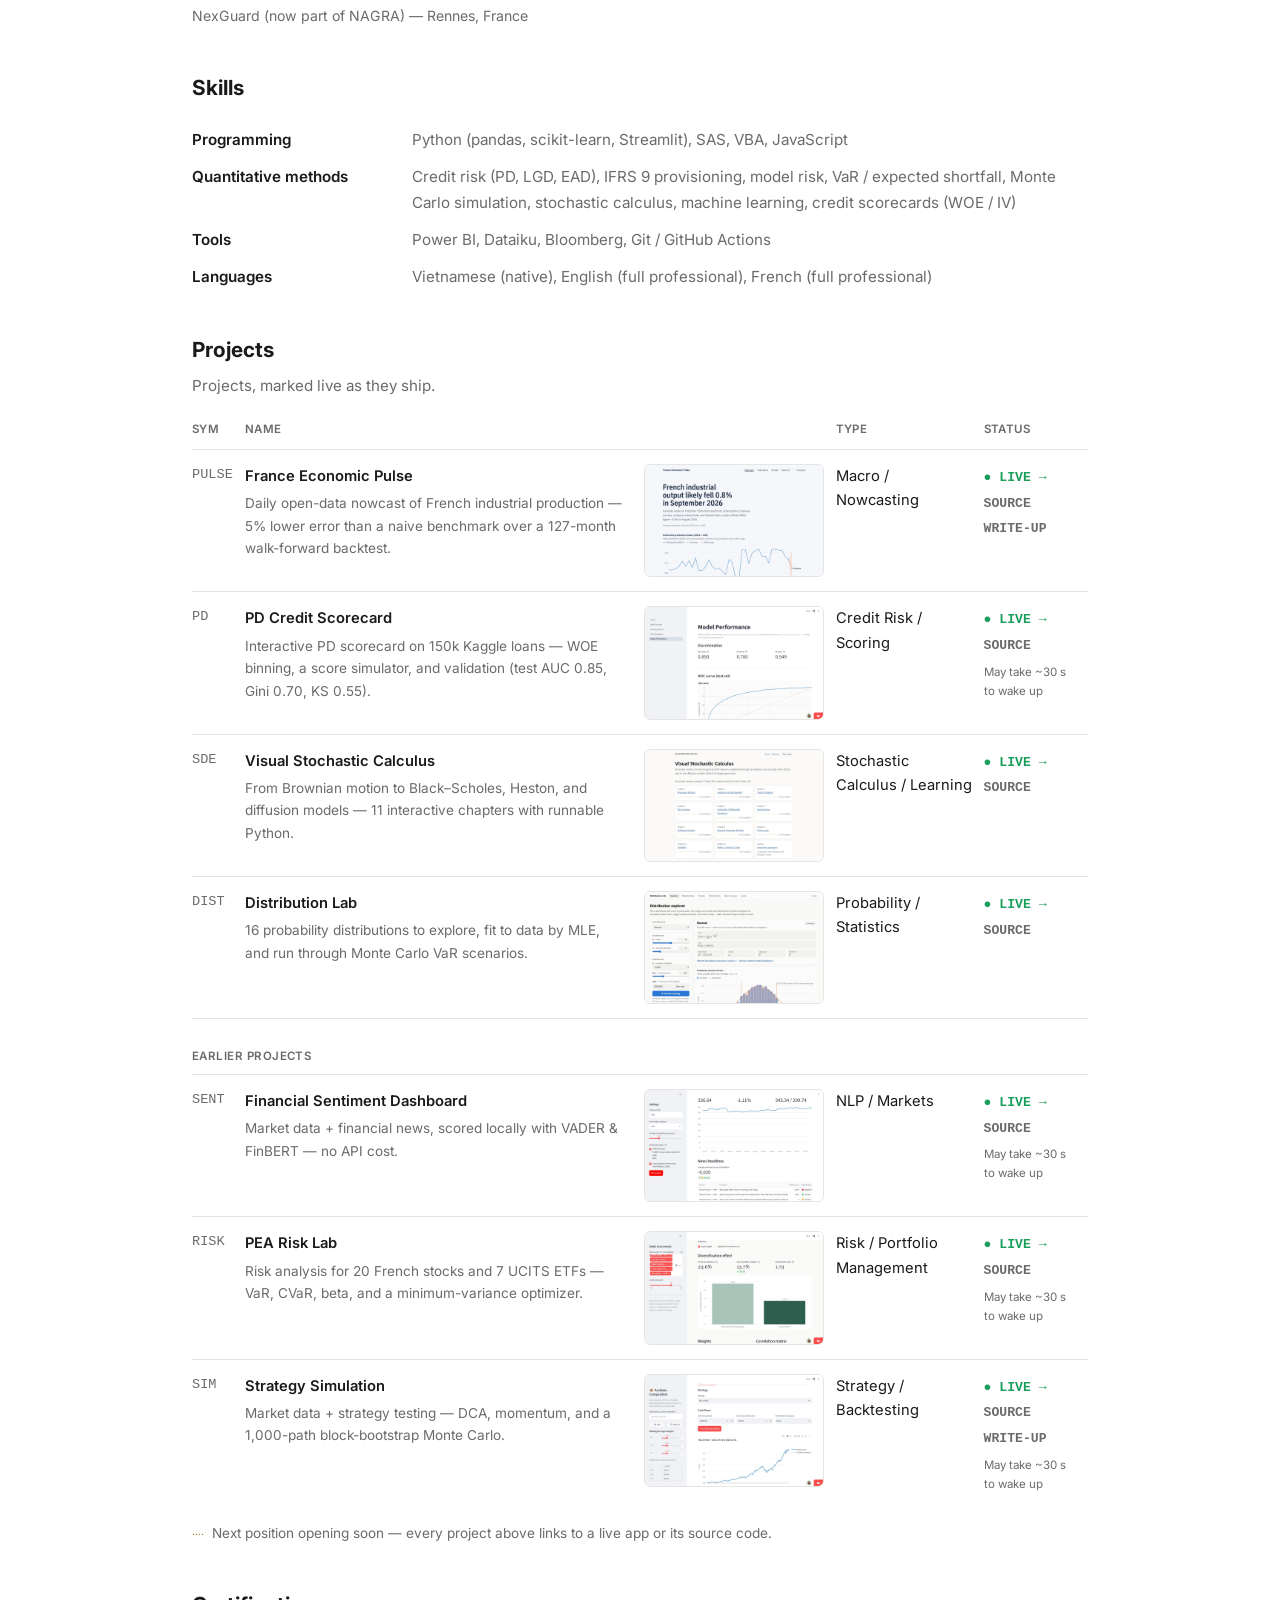
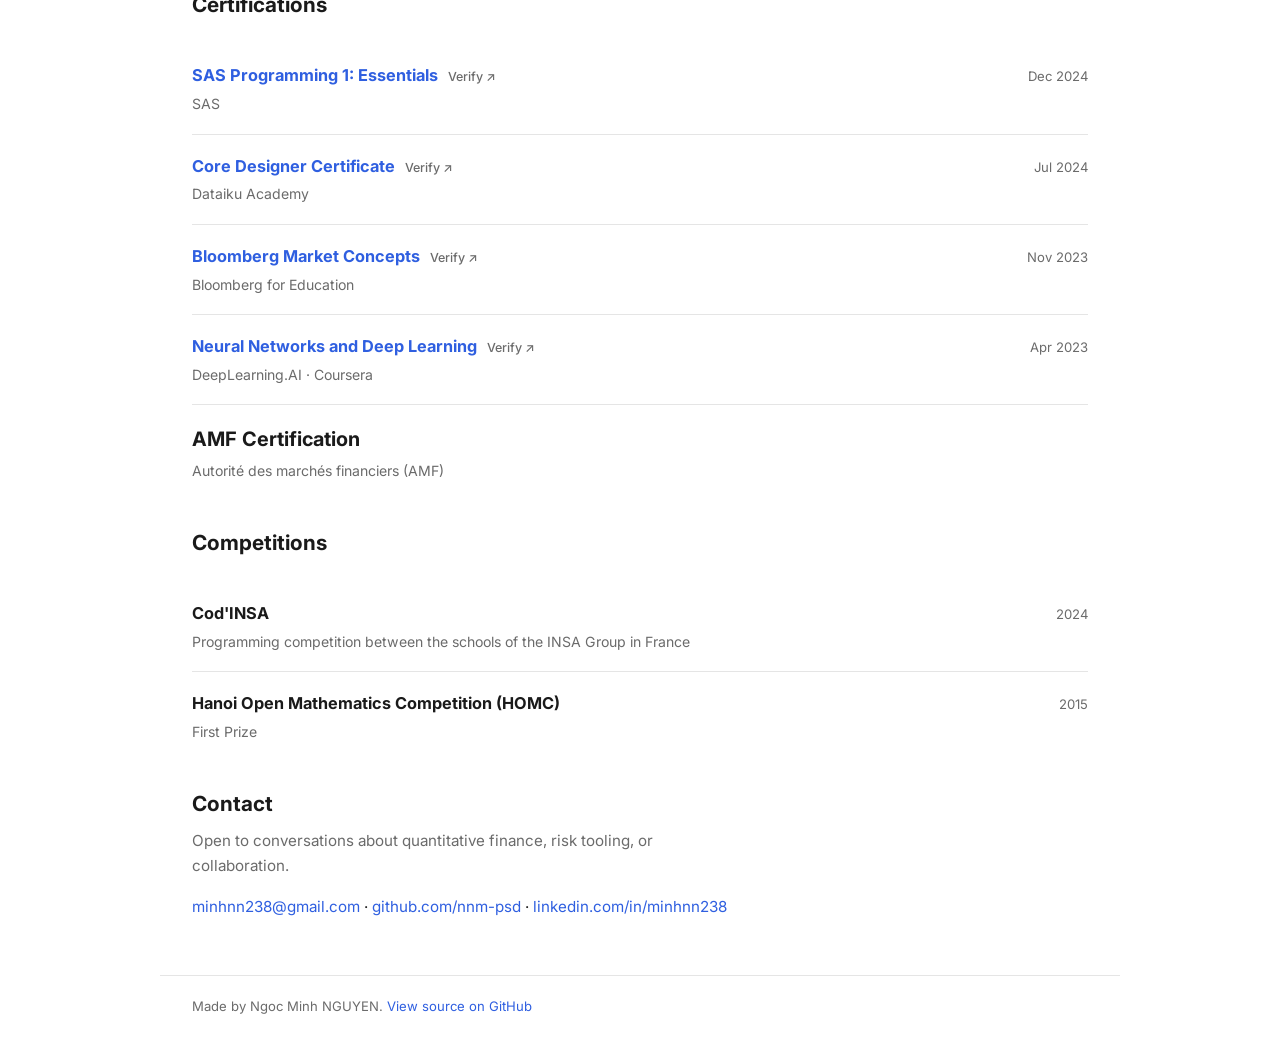
==== commit 1ce03d52: "UX/UI: sticky nav, CV button, phone cards, accessibility fixes - Sticky one-row header with Contact " ====
--- a/index.html
+++ b/index.html
@@ -65,6 +65,7 @@
 
     <!-- Set theme before first paint to avoid a light-mode flash -->
     <script>
+      document.documentElement.classList.add('js');
       try {
         var t = localStorage.getItem('preferred-theme') ||
           (matchMedia('(prefers-color-scheme: dark)').matches ? 'dark' : 'light');
@@ -97,32 +98,32 @@
       <div class="header-row">
         <a href="#top" class="logo">Minh</a>
 
-        <nav class="main-nav">
+        <nav class="main-nav" aria-label="Sections">
           <a href="#education" data-i18n="nav.education">Education</a>
           <a href="#experience" data-i18n="nav.experience">Experience</a>
           <a href="#skills" data-i18n="nav.skills">Skills</a>
           <a href="#projects" data-i18n="nav.projects">Projects</a>
           <a href="#certifications" data-i18n="nav.certifications">Certifications</a>
           <a href="#competitions" data-i18n="nav.competitions">Competitions</a>
+          <a href="#contact" data-i18n="nav.contact">Contact</a>
         </nav>
-      </div>
-
-      <div class="header-row header-controls">
-        <div class="toggle-group lang-toggle" role="group" aria-label="Language">
-          <button type="button" data-lang="en" class="toggle-btn is-active">EN</button>
-          <button type="button" data-lang="fr" class="toggle-btn">FR</button>
-          <button type="button" data-lang="vi" class="toggle-btn">VI</button>
-        </div>
-
-        <button
-          type="button"
-          class="toggle-btn theme-toggle"
-          id="theme-toggle"
-          data-i18n="nav.theme_dark"
-          aria-label="Toggle light/dark theme"
-        >
-          Dark
-        </button>
+
+        <div class="header-controls">
+          <div class="toggle-group lang-toggle" role="group" aria-label="Language">
+            <button type="button" data-lang="en" class="toggle-btn is-active" aria-pressed="true">EN</button>
+            <button type="button" data-lang="fr" class="toggle-btn" aria-pressed="false">FR</button>
+            <button type="button" data-lang="vi" class="toggle-btn" aria-pressed="false">VI</button>
+          </div>
+
+          <button
+            type="button"
+            class="toggle-btn theme-toggle"
+            id="theme-toggle"
+            data-i18n="nav.theme_dark"
+          >
+            Dark
+          </button>
+        </div>
       </div>
     </header>
 
@@ -146,8 +147,8 @@
         <p class="inline-links">
           <a href="mailto:minhnn238@gmail.com" data-i18n="hero.link_email">Email</a> ·
           <a href="https://github.com/nnm-psd" data-i18n="hero.link_github">GitHub</a> ·
-          <a href="https://linkedin.com/in/minhnn238/en/" data-i18n="hero.link_linkedin">LinkedIn</a> ·
-          <a href="cv/Ngoc_Minh_NGUYEN_CV_EN.pdf" data-i18n="hero.link_cv" data-i18n-attr="href:hero.cv_file" data-goatcounter-click="cv-download" data-goatcounter-title="CV download" download>CV (PDF)</a>
+          <a href="https://linkedin.com/in/minhnn238/en/" data-i18n="hero.link_linkedin">LinkedIn</a>
+          <a href="cv/Ngoc_Minh_NGUYEN_CV_EN.pdf" class="btn-cv" data-i18n="hero.link_cv" data-i18n-attr="href:hero.cv_file" data-goatcounter-click="cv-download" data-goatcounter-title="CV download" download>Download CV (PDF)</a>
         </p>
       </section>
 
@@ -435,7 +436,7 @@
 
           <div class="item">
             <div class="item-head">
-              <h3><a href="https://www.credly.com/badges/84fb1f11-d11d-49ba-b060-bc1c59823406/public_url">SAS Programming 1: Essentials</a></h3>
+              <h3><a href="https://www.credly.com/badges/84fb1f11-d11d-49ba-b060-bc1c59823406/public_url">SAS Programming 1: Essentials <span class="verify" data-i18n="certifications.verify">Verify ↗</span></a></h3>
               <span class="item-date" data-i18n="certifications.date1">Dec 2024</span>
             </div>
             <p class="item-meta">SAS</p>
@@ -443,7 +444,7 @@
 
           <div class="item">
             <div class="item-head">
-              <h3><a href="https://verify.skilljar.com/c/rr9m3zkcs2ja">Core Designer Certificate</a></h3>
+              <h3><a href="https://verify.skilljar.com/c/rr9m3zkcs2ja">Core Designer Certificate <span class="verify" data-i18n="certifications.verify">Verify ↗</span></a></h3>
               <span class="item-date" data-i18n="certifications.date2">Jul 2024</span>
             </div>
             <p class="item-meta">Dataiku Academy</p>
@@ -451,7 +452,7 @@
 
           <div class="item">
             <div class="item-head">
-              <h3><a href="https://portal.bloombergforeducation.com/certificates/n5KnRSBd3Mmncgi5prVDf9dA">Bloomberg Market Concepts</a></h3>
+              <h3><a href="https://portal.bloombergforeducation.com/certificates/n5KnRSBd3Mmncgi5prVDf9dA">Bloomberg Market Concepts <span class="verify" data-i18n="certifications.verify">Verify ↗</span></a></h3>
               <span class="item-date" data-i18n="certifications.date3">Nov 2023</span>
             </div>
             <p class="item-meta">Bloomberg for Education</p>
@@ -459,7 +460,7 @@
 
           <div class="item">
             <div class="item-head">
-              <h3><a href="https://coursera.org/verify/3F2SQH65J5RW">Neural Networks and Deep Learning</a></h3>
+              <h3><a href="https://coursera.org/verify/3F2SQH65J5RW">Neural Networks and Deep Learning <span class="verify" data-i18n="certifications.verify">Verify ↗</span></a></h3>
               <span class="item-date" data-i18n="certifications.date4">Apr 2023</span>
             </div>
             <p class="item-meta">DeepLearning.AI · Coursera</p>
@@ -520,7 +521,8 @@
          FOOTER
     ============================================================= -->
     <footer class="site-footer">
-      <p data-i18n="footer.note">Made by Minh. View source on GitHub.</p>
+      <p><span data-i18n="footer.note">Made by Ngoc Minh NGUYEN.</span>
+        <a href="https://github.com/nnm-psd/nnm-psd.github.io" data-i18n="footer.source">View source on GitHub</a></p>
     </footer>
 
     <!-- Scripts: i18n.js must load before main.js -->
--- a/css/styles.css
+++ b/css/styles.css
@@ -69,22 +69,27 @@
 
 :focus-visible { outline: 2px solid var(--accent); outline-offset: 2px; }
 
-/* ============ HEADER ============ */
+/* ============ HEADER (sticky) ============ */
 .site-header {
+  position: sticky;
+  top: 0;
+  z-index: 100;
+  background: var(--bg);
+  border-bottom: 1px solid transparent;
+  transition: border-color 0.2s ease;
+}
+.site-header.is-scrolled { border-bottom-color: var(--line); }
+
+.header-row {
   max-width: var(--max-w);
   margin: 0 auto;
-  padding: 28px var(--pad) 0;
-}
-
-.header-row {
+  padding: 14px var(--pad);
   display: flex;
   align-items: center;
   justify-content: space-between;
   flex-wrap: wrap;
-  gap: 10px;
-}
-
-.header-row + .header-row { margin-top: 10px; }
+  gap: 8px 24px;
+}
 
 .logo {
   font-weight: 700;
@@ -94,11 +99,11 @@
 }
 .logo:hover { border-bottom-color: transparent; opacity: 0.7; }
 
-.main-nav { display: flex; gap: 16px; flex-wrap: wrap; font-size: 0.92rem; }
+.main-nav { display: flex; gap: 16px; flex: 1; font-size: 0.92rem; }
 .main-nav a { color: var(--ink-soft); border-bottom: none; }
-.main-nav a:hover { color: var(--accent); }
-
-.header-controls { font-size: 0.8rem; }
+.main-nav a:hover, .main-nav a.is-current { color: var(--accent); }
+
+.header-controls { display: flex; align-items: center; gap: 14px; font-size: 0.8rem; }
 
 .toggle-group { display: flex; gap: 10px; }
 .toggle-btn {
@@ -145,13 +150,25 @@
 .bio { margin-top: 14px; color: var(--ink-soft); font-size: 1.02rem; max-width: 56ch; }
 .now { margin-top: 10px; font-size: 0.95rem; color: var(--ink); }
 .inline-links { margin-top: 16px; font-size: 0.95rem; }
+.hero .inline-links { display: flex; flex-wrap: wrap; align-items: center; gap: 4px 6px; }
+.btn-cv {
+  margin-left: 10px;
+  padding: 6px 14px;
+  border-radius: 6px;
+  background: var(--accent);
+  color: #fff;
+  font-weight: 600;
+  font-size: 0.9rem;
+  border-bottom: none;
+}
+.btn-cv:hover { border-bottom: none; opacity: 0.88; }
 
 /* ============ SECTIONS ============ */
 .section {
   max-width: var(--max-w);
   margin: 0 auto;
   padding: 44px var(--pad) 0;
-  scroll-margin-top: 24px;
+  scroll-margin-top: 72px;
 }
 .section h2 { font-size: 1.3rem; }
 .section-sub { color: var(--ink-soft); margin-top: 6px; font-size: 0.95rem; max-width: 56ch; }
@@ -173,6 +190,8 @@
   flex-wrap: wrap;
 }
 .item-head h3 { font-size: 1.02rem; }
+.verify { margin-left: 6px; font-size: 0.78rem; font-weight: 500; color: var(--ink-soft); white-space: nowrap; }
+a:hover .verify { color: var(--accent); }
 .item-date { font-size: 0.82rem; color: var(--ink-soft); white-space: nowrap; }
 
 .item-meta { font-size: 0.88rem; color: var(--ink-soft); margin-top: 3px; }
@@ -320,7 +339,7 @@
 }
 
 /* ============ SCROLL REVEAL (subtle) ============ */
-[data-reveal] {
+.js [data-reveal] {
   opacity: 0;
   transform: translateY(8px);
   transition: opacity 0.5s ease, transform 0.5s ease;
@@ -334,15 +353,41 @@
 }
 
 /* ============ RESPONSIVE ============ */
+@media (max-width: 860px) {
+  .header-row { padding: 10px var(--pad) 8px; row-gap: 6px; }
+  .main-nav {
+    order: 3;
+    flex-basis: 100%;
+    overflow-x: auto;
+    white-space: nowrap;
+    scrollbar-width: none;
+    padding-bottom: 2px;
+  }
+  .main-nav::-webkit-scrollbar { display: none; }
+  .section { scroll-margin-top: 92px; }
+}
+
 @media (max-width: 540px) {
-  .header-row { align-items: flex-start; }
-  .main-nav { gap: 12px; font-size: 0.88rem; }
+  .main-nav { gap: 14px; font-size: 0.88rem; }
+  .btn-cv { margin: 6px 0 0; }
+
+  /* projects table becomes one card per project */
+  .positions thead { display: none; }
+  .positions, .positions tbody, .positions tr, .positions td { display: block; width: 100%; }
+  .positions tr { padding: 16px 0; border-bottom: 1px solid var(--line); }
+  .positions td, .positions tr:last-child td { padding: 0; border-bottom: none; }
+  .positions td.sym { display: none; }
+  .positions td.status { display: flex; flex-wrap: wrap; align-items: baseline; gap: 4px 18px; margin-top: 10px; }
+  .positions .status a.src-link { display: inline; margin-top: 0; }
+  .positions .status .wake-note { flex-basis: 100%; margin-top: 2px; }
+  .positions .group-row { padding: 0; border-bottom: none; }
+  .positions .group-row th { display: block; padding: 28px 0 8px; border-bottom: 1px solid var(--line); }
   .positions th:nth-child(3),
   .positions td:nth-child(3) { display: none; }
   .row-body:has(.row-shot) { grid-template-columns: 1fr; }
   .skills { grid-template-columns: 1fr; gap: 2px; }
   .skills dd { margin-bottom: 10px; }
-  .row-shot { grid-column: 1; grid-row: auto; width: 160px; margin-top: 10px; }
+  .row-shot { grid-column: 1; grid-row: auto; width: 220px; max-width: 100%; margin-top: 10px; }
 }
 /* ============ PRINT / CV PDF ============ */
 .print-only { display: none; }
@@ -356,7 +401,7 @@
   body { font-size: 10pt; line-height: 1.45; }
   a { color: var(--ink); }
 
-  .site-header, .hero, .skip-link, #contact, .site-footer, .section-sub,
+  .site-header, .hero, .skip-link, #contact, .site-footer, .section-sub, .verify,
   .row-shot, .positions-note, .positions th:nth-child(4), .positions td:nth-child(4) {
     display: none !important;
   }
